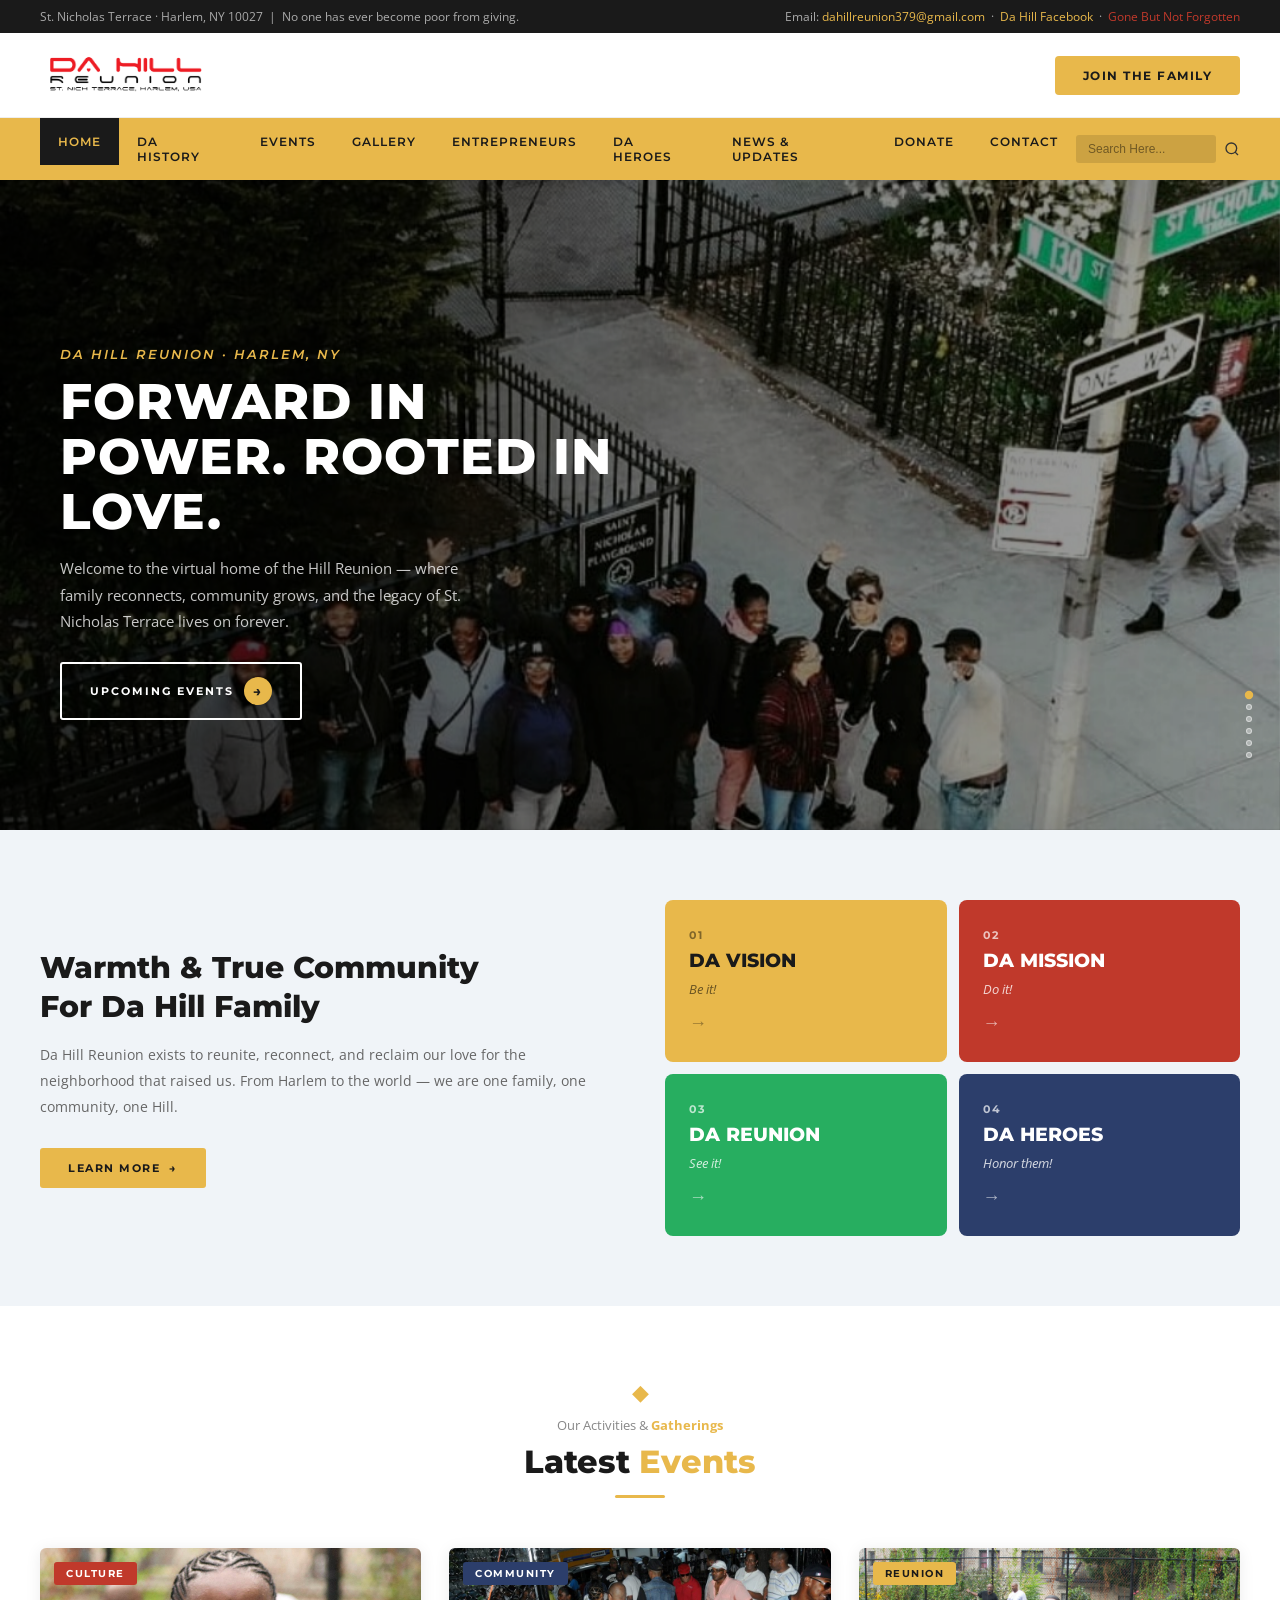
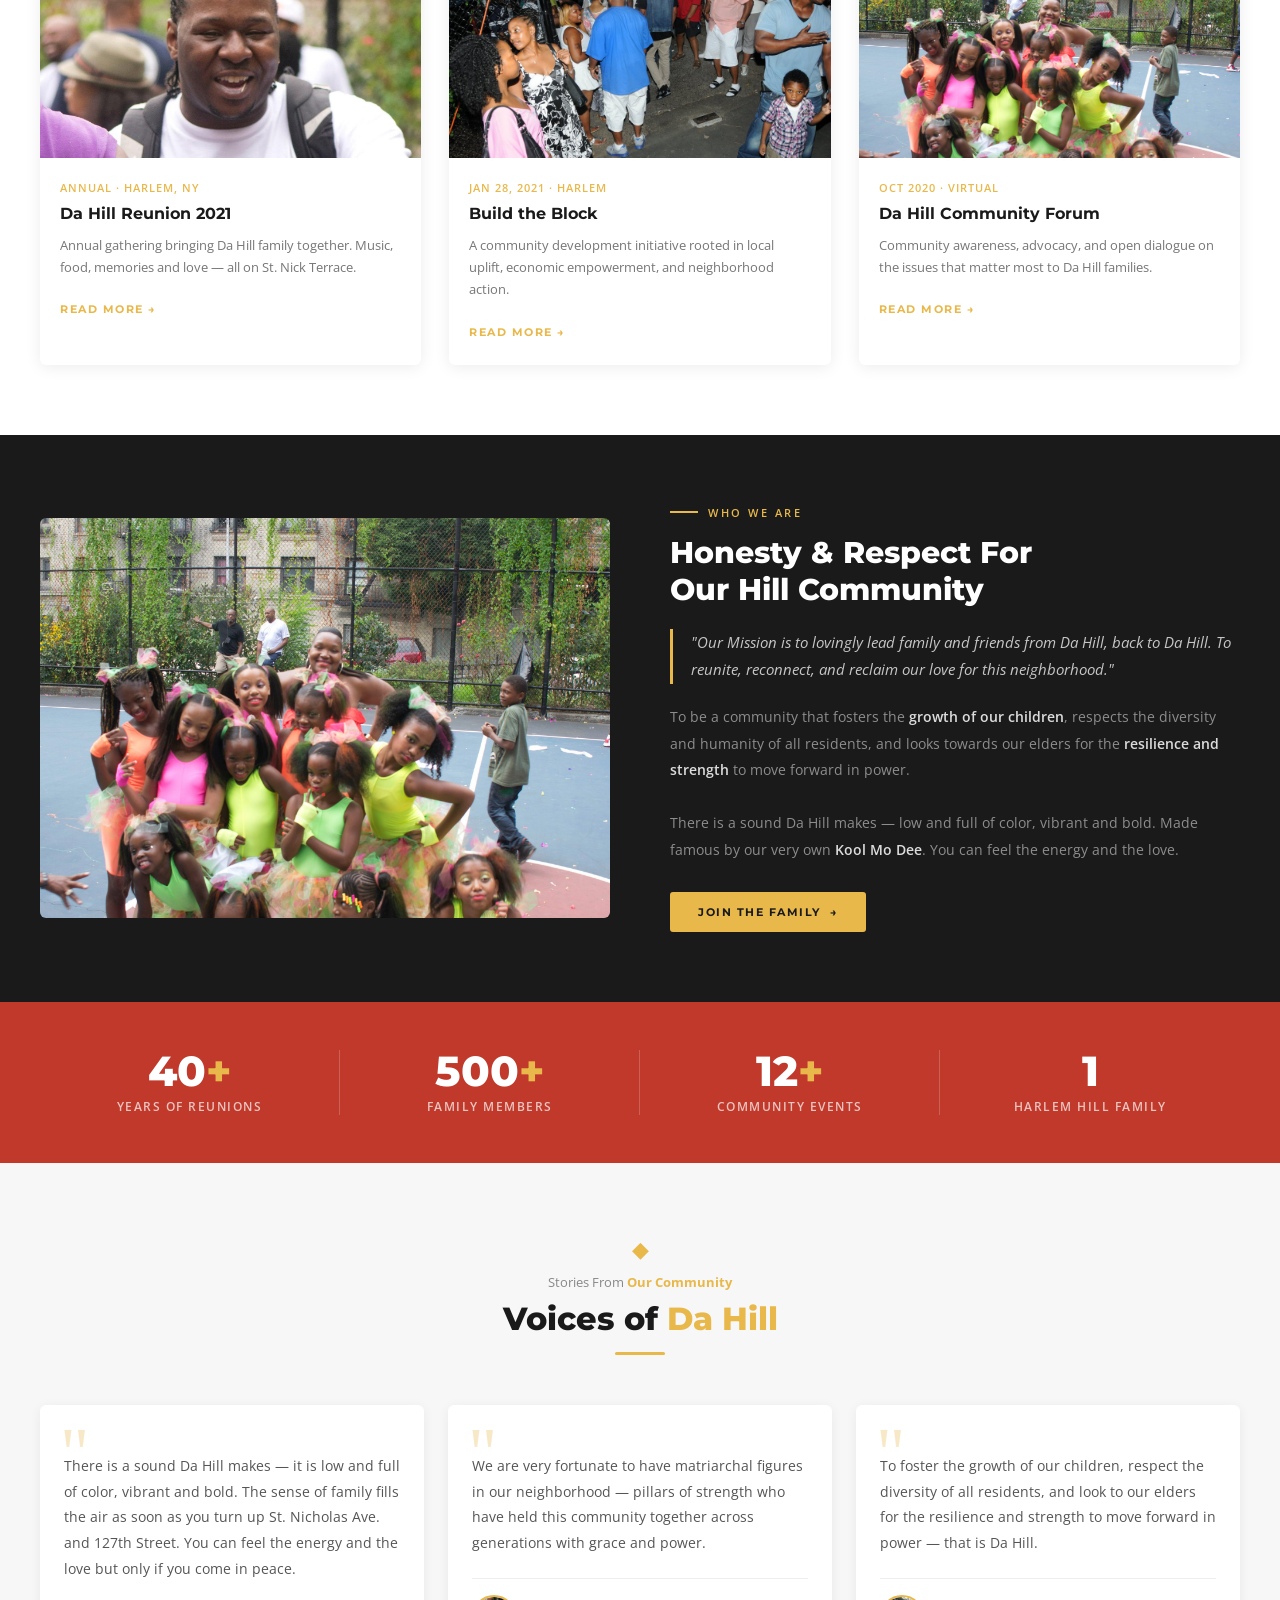
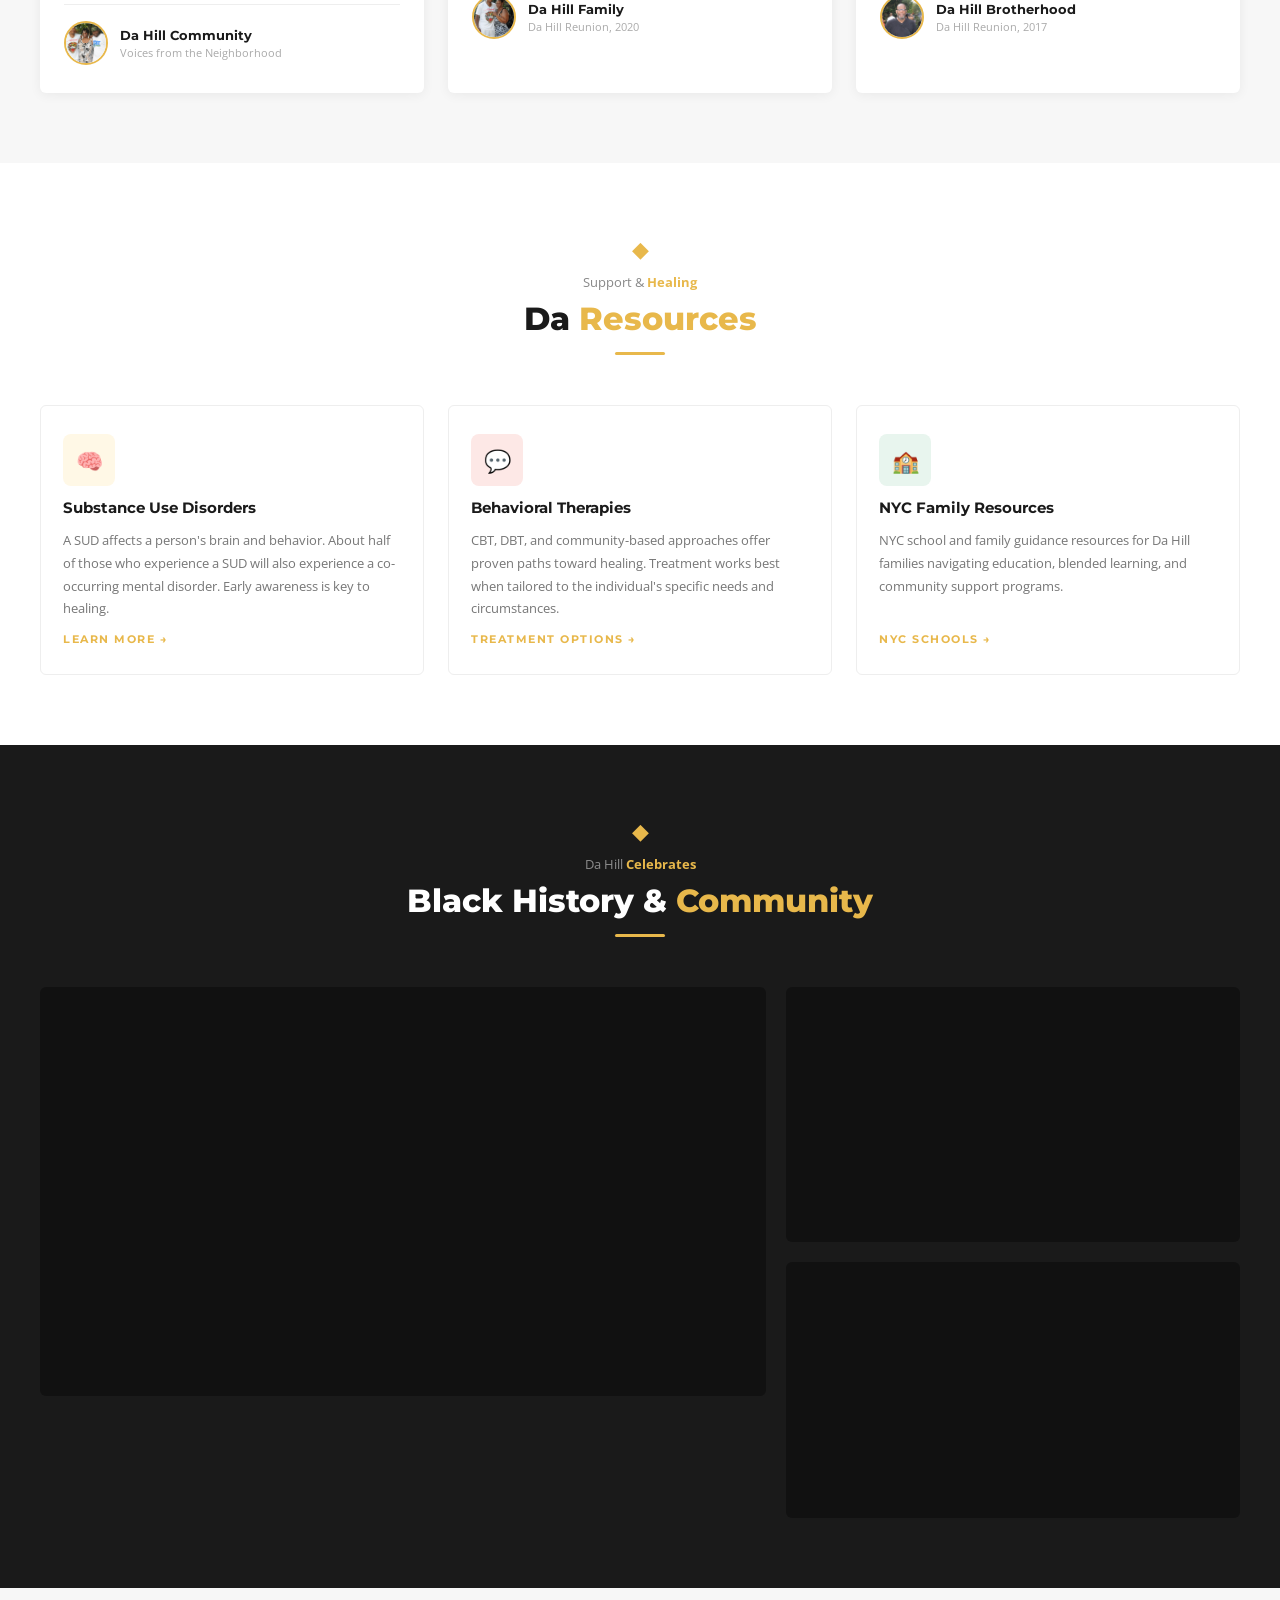
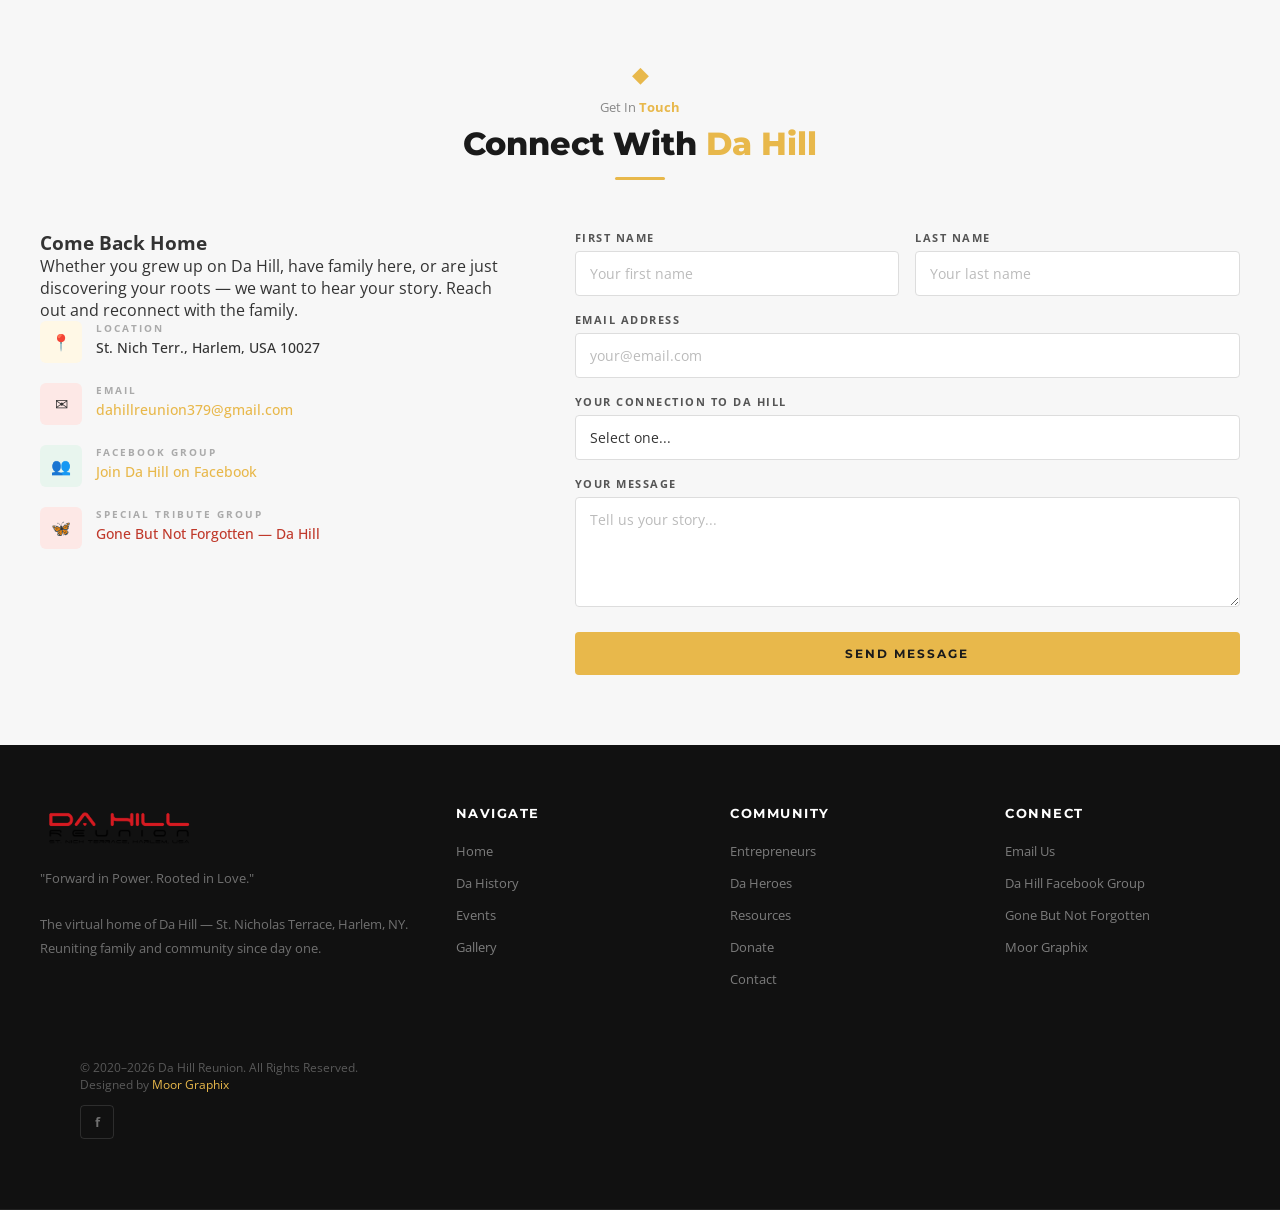
==== index.html @ a1815d26 "commit all" ====
<!DOCTYPE html>
<html lang="en">
<head>
  <meta charset="UTF-8"/>
  <meta name="viewport" content="width=device-width, initial-scale=1.0"/>
  <meta name="description" content="Da Hill Reunion — Forward in Power. Rooted in Love. The virtual home of St. Nicholas Terrace, Harlem, NY."/>
  <title>Da Hill Reunion — Forward in Power. Rooted in Love.</title>
  <!-- ═══ SEO / AEO / GEO / SCHEMA ═══ -->
  <meta name="robots" content="index, follow, max-snippet:-1, max-image-preview:large, max-video-preview:-1"/>
  <link rel="canonical" href="https://dahillreunion.com/"/>
  <link rel="icon" type="image/x-icon" href="./favicon.ico"/>
  <link rel="icon" type="image/png" sizes="32x32" href="./images/favicon-32.png"/>
  <link rel="icon" type="image/png" sizes="16x16" href="./images/favicon-16.png"/>
  <link rel="icon" type="image/svg+xml" href="./images/favicon.svg"/>
  <link rel="apple-touch-icon" sizes="180x180" href="./apple-touch-icon.png"/>
  <meta name="theme-color" content="#1a1a1a"/>

  <!-- Open Graph -->
  <meta property="og:type" content="website"/>
  <meta property="og:site_name" content="Da Hill Reunion"/>
  <meta property="og:url" content="https://dahillreunion.com/"/>
  <meta property="og:title" content="Da Hill Reunion — Forward in Power. Rooted in Love."/>
  <meta property="og:description" content="The virtual home of Da Hill Reunion — St. Nicholas Terrace, Harlem, NY. Reuniting family, honoring community, and keeping the legacy of the Hill alive for 40+ years."/>
  <meta property="og:image" content="https://dahillreunion.com/images/community-hero.jpg"/>
  <meta property="og:image:width" content="1200"/>
  <meta property="og:image:height" content="630"/>
  <meta property="og:locale" content="en_US"/>

  <!-- Twitter Card -->
  <meta name="twitter:card" content="summary_large_image"/>
  <meta name="twitter:title" content="Da Hill Reunion — Forward in Power. Rooted in Love."/>
  <meta name="twitter:description" content="The virtual home of Da Hill Reunion — St. Nicholas Terrace, Harlem, NY. Reuniting family, honoring community, and keeping the legacy of the Hill alive for 40+ years."/>
  <meta name="twitter:image" content="https://dahillreunion.com/images/community-hero.jpg"/>

  <!-- GEO -->
  <meta name="geo.region" content="US-NY"/>
  <meta name="geo.placename" content="Harlem, New York"/>
  <meta name="geo.position" content="40.8199;-73.9514"/>
  <meta name="ICBM" content="40.8199, -73.9514"/>

  <!-- Schema JSON-LD -->
  <script type="application/ld+json">
  {
    "@context":"https://schema.org",
    "@graph":[
      {"@type":"Organization","@id":"https://dahillreunion.com/#organization","name":"Da Hill Reunion","alternateName":"St. Nicholas Terrace Neighborhood Foundation Inc","url":"https://dahillreunion.com","logo":"https://dahillreunion.com/images/logo.png","description":"Da Hill Reunion is the annual community gathering for residents and alumni of St. Nicholas Terrace, Harlem, New York.","address":{"@type":"PostalAddress","streetAddress":"St. Nicholas Terrace","addressLocality":"Harlem","addressRegion":"NY","postalCode":"10027","addressCountry":"US"},"sameAs":["https://www.facebook.com/groups/391650975569064/","https://www.instagram.com/sidmorrisonwashington/"]},
      {"@type":"WebSite","@id":"https://dahillreunion.com/#website","url":"https://dahillreunion.com","name":"Da Hill Reunion","description":"The virtual home of Da Hill — St. Nicholas Terrace, Harlem, NY","publisher":{"@id":"https://dahillreunion.com/#organization"}},
      {"@type":"Event","name":"Da Hill Reunion 2026","description":"3-day weekend community reunion featuring The Treacherous Three with Kool Mo Dee. Meet and Greet Friday August 28, Festival Saturday August 29, Brunch Sunday August 30. St. Nicholas Terrace, Harlem NY.","startDate":"2026-08-28","endDate":"2026-08-30","eventStatus":"https://schema.org/EventScheduled","eventAttendanceMode":"https://schema.org/OfflineEventAttendanceMode","location":{"@type":"Place","name":"St. Nicholas Terrace","address":{"@type":"PostalAddress","streetAddress":"St. Nicholas Terrace","addressLocality":"Harlem","addressRegion":"NY","postalCode":"10027","addressCountry":"US"},"geo":{"@type":"GeoCoordinates","latitude":40.8199,"longitude":-73.9514}},"organizer":{"@id":"https://dahillreunion.com/#organization"},"performer":[{"@type":"MusicGroup","name":"The Treacherous Three"},{"@type":"Person","name":"Kool Moe Dee"}],"image":"https://dahillreunion.com/images/da-hill-reunion-2026.jpeg","offers":{"@type":"Offer","price":"0","priceCurrency":"USD","availability":"https://schema.org/InStock"}}
    ]}
  </script>
  <!-- ═══ END SEO ═══ -->
  <link rel="stylesheet" href="css/style.css"/>
  <style>
    /* ── HERO ── */
    .hero {
      position: relative; width: 100%; height: 650px; overflow: hidden;
    }
    .hero-img {
      width: 100%; height: 100%; object-fit: cover;
      object-position: center 35%; filter: brightness(0.52);
    }
    .hero-overlay {
      position: absolute; inset: 0; z-index: 5;
      background: linear-gradient(to right, rgba(0,0,0,0.78) 0%, rgba(0,0,0,0.3) 55%, rgba(0,0,0,0.1) 100%);
    }
    .hero-content {
      position: absolute; z-index: 6; bottom: 110px; left: 60px; max-width: 560px;
    }
    .hero-label {
      font-family: 'Montserrat', sans-serif; font-weight: 600;
      font-size: 13px; color: #e8b84b;
      letter-spacing: 2px; text-transform: uppercase;
      margin-bottom: 12px; font-style: italic;
    }
    .hero-title {
      font-family: 'Montserrat', sans-serif; font-weight: 800;
      font-size: 50px; color: #fff; line-height: 1.1;
      text-transform: uppercase; letter-spacing: 1px; margin-bottom: 16px;
    }
    .hero-sub {
      font-size: 15px; color: rgba(255,255,255,0.78);
      line-height: 1.75; margin-bottom: 28px; max-width: 440px;
    }
    .hero-btn {
      display: inline-flex; align-items: center; gap: 10px;
      background: transparent; border: 2px solid #fff; color: #fff;
      font-family: 'Montserrat', sans-serif; font-weight: 700;
      font-size: 11px; letter-spacing: 2px; text-transform: uppercase;
      padding: 13px 28px; border-radius: 3px; transition: all 0.25s;
    }
    .hero-btn:hover { background: #e8b84b; border-color: #e8b84b; color: #1a1a1a; }
    .hero-btn-icon {
      width: 28px; height: 28px; background: #e8b84b; border-radius: 50%;
      display: flex; align-items: center; justify-content: center;
      color: #1a1a1a; font-size: 14px; transition: background 0.25s;
    }
    .hero-btn:hover .hero-btn-icon { background: #fff; }

    /* Action bar */
    .hero-actionbar {
      position: absolute; bottom: 0; left: 0; right: 0;
      background: rgba(20,20,20,0.92); display: flex;
    }
    .hero-action-item {
      flex: 1; display: flex; align-items: center; justify-content: center;
      gap: 10px; padding: 18px 20px;
      border-right: 1px solid rgba(255,255,255,0.1);
      cursor: pointer; transition: background 0.2s; text-decoration: none;
    }
    .hero-action-item:last-child { border-right: none; }
    .hero-action-item:hover { background: rgba(232,184,75,0.15); }
    .hero-action-icon {
      width: 32px; height: 32px; border: 1.5px solid #e8b84b;
      border-radius: 50%; display: flex; align-items: center;
      justify-content: center; color: #e8b84b; font-size: 13px; flex-shrink: 0;
    }
    .hero-action-text {
      font-family: 'Montserrat', sans-serif; font-weight: 600;
      font-size: 12px; letter-spacing: 1px; color: #fff; text-transform: uppercase;
    }

    /* ── PILLARS ── */
    .pillars-section { background: #f0f4f8; padding: 70px 0; }
    .pillars-inner {
      display: grid; grid-template-columns: 1fr 1fr;
      gap: 50px; align-items: center;
      max-width: 1280px; margin: 0 auto; padding: 0 40px;
    }
    .pillars-left h2 {
      font-family: 'Montserrat', sans-serif; font-weight: 800;
      font-size: 30px; color: #1a1a1a; line-height: 1.3; margin-bottom: 16px;
    }
    .pillars-left p { font-size: 14px; color: #666; line-height: 1.85; margin-bottom: 28px; }
    .pillars-grid { display: grid; grid-template-columns: 1fr 1fr; gap: 12px; }
    .pillar-tile {
      border-radius: 8px; padding: 28px 24px;
      display: flex; flex-direction: column; gap: 8px;
      cursor: pointer; transition: transform 0.2s, box-shadow 0.2s;
      min-height: 155px; justify-content: center;
      text-decoration: none;
    }
    .pillar-tile:hover { transform: translateY(-4px); box-shadow: 0 12px 32px rgba(0,0,0,0.15); }
    .pillar-tile.gold  { background: #e8b84b; }
    .pillar-tile.red   { background: #c0392b; }
    .pillar-tile.green { background: #27ae60; }
    .pillar-tile.navy  { background: #2c3e6b; }
    .pillar-num {
      font-family: 'Montserrat', sans-serif; font-weight: 700;
      font-size: 11px; letter-spacing: 2px; text-transform: uppercase;
      color: rgba(255,255,255,0.7);
    }
    .pillar-tile.gold .pillar-num { color: rgba(0,0,0,0.45); }
    .pillar-name {
      font-family: 'Montserrat', sans-serif; font-weight: 800;
      font-size: 19px; color: #fff; line-height: 1.15; text-transform: uppercase;
    }
    .pillar-tile.gold .pillar-name { color: #1a1a1a; }
    .pillar-tag { font-style: italic; font-size: 13px; color: rgba(255,255,255,0.8); }
    .pillar-tile.gold .pillar-tag { color: rgba(0,0,0,0.55); }
    .pillar-arrow { font-size: 18px; color: rgba(255,255,255,0.6); margin-top: 4px; }
    .pillar-tile.gold .pillar-arrow { color: rgba(0,0,0,0.35); }

    /* ── EVENTS ── */
    .events-section { background: #fff; padding: 70px 0; }
    .events-grid { display: grid; grid-template-columns: repeat(3, 1fr); gap: 28px; }
    .event-card {
      border-radius: 6px; overflow: hidden;
      box-shadow: 0 2px 16px rgba(0,0,0,0.08);
      transition: box-shadow 0.25s, transform 0.25s;
      background: #fff; display: block; color: inherit;
    }
    .event-card:hover { box-shadow: 0 8px 32px rgba(0,0,0,0.14); transform: translateY(-4px); }
    .event-card-img { position: relative; height: 210px; overflow: hidden; }
    .event-card-img img { width: 100%; height: 100%; object-fit: cover; transition: transform 0.5s; }
    .event-card:hover .event-card-img img { transform: scale(1.06); }
    .event-card-cat {
      position: absolute; top: 14px; left: 14px;
      font-family: 'Montserrat', sans-serif; font-weight: 700;
      font-size: 10px; letter-spacing: 1.5px; text-transform: uppercase;
      padding: 5px 12px; border-radius: 3px; color: #fff;
    }
    .cat-reunion   { background: #e8b84b; color: #1a1a1a; }
    .cat-community { background: #2c3e6b; }
    .cat-forum     { background: #27ae60; }
    .cat-culture   { background: #c0392b; }
    .cat-civic     { background: #8e44ad; }
    .event-card-body { padding: 22px 20px 24px; }
    .event-card-date {
      font-size: 11px; font-weight: 600; color: #e8b84b;
      letter-spacing: 1px; text-transform: uppercase; margin-bottom: 8px;
    }
    .event-card-title {
      font-family: 'Montserrat', sans-serif; font-weight: 700;
      font-size: 16px; color: #1a1a1a; line-height: 1.35; margin-bottom: 10px;
    }
    .event-card-desc { font-size: 13px; color: #777; line-height: 1.7; margin-bottom: 18px; }
    .event-card-link {
      font-family: 'Montserrat', sans-serif; font-weight: 700;
      font-size: 11px; letter-spacing: 1.5px; text-transform: uppercase;
      color: #e8b84b; display: inline-flex; align-items: center;
      gap: 6px; transition: gap 0.2s;
    }
    .event-card-link:hover { gap: 10px; }

    /* ── MISSION STRIP ── */
    .mission-strip { background: #1a1a1a; padding: 70px 0; }
    .mission-inner {
      display: grid; grid-template-columns: 1fr 1fr;
      gap: 60px; align-items: center;
      max-width: 1280px; margin: 0 auto; padding: 0 40px;
    }
    .mission-img-wrap { position: relative; border-radius: 6px; overflow: hidden; }
    .mission-img-wrap img { width: 100%; height: 400px; object-fit: cover; object-position: center top; }
    .mission-label {
      font-size: 11px; font-weight: 600; letter-spacing: 2.5px;
      text-transform: uppercase; color: #e8b84b; margin-bottom: 14px;
      display: flex; align-items: center; gap: 10px;
    }
    .mission-label::before { content: ''; display: block; width: 28px; height: 2px; background: #e8b84b; }
    .mission-heading {
      font-family: 'Montserrat', sans-serif; font-weight: 800;
      font-size: 30px; color: #fff; line-height: 1.25; margin-bottom: 20px;
    }
    .mission-quote {
      border-left: 3px solid #e8b84b; padding-left: 18px;
      font-style: italic; font-size: 15px; color: rgba(255,255,255,0.75);
      line-height: 1.85; margin-bottom: 20px;
    }
    .mission-body { font-size: 14px; color: rgba(255,255,255,0.5); line-height: 1.9; margin-bottom: 28px; }
    .mission-body strong { color: rgba(255,255,255,0.85); font-weight: 600; }

    /* ── VOICES ── */
    .voices-section { background: #f7f7f7; padding: 70px 0; }
    .voices-grid { display: grid; grid-template-columns: repeat(3, 1fr); gap: 24px; }
    .voice-card {
      background: #fff; border-radius: 6px; padding: 28px 24px;
      box-shadow: 0 2px 12px rgba(0,0,0,0.06); position: relative;
      transition: box-shadow 0.25s, transform 0.25s;
    }
    .voice-card:hover { box-shadow: 0 8px 28px rgba(0,0,0,0.1); transform: translateY(-3px); }
    .voice-qmark {
      font-family: Georgia, serif; font-size: 72px; line-height: 1;
      color: #e8b84b; opacity: 0.3;
      position: absolute; top: 12px; left: 20px;
    }
    .voice-text {
      font-size: 14px; color: #555; line-height: 1.85;
      margin-bottom: 22px; position: relative; z-index: 1; padding-top: 20px;
    }
    .voice-author {
      display: flex; align-items: center; gap: 12px;
      padding-top: 16px; border-top: 1px solid #eee;
    }
    .voice-avatar {
      width: 44px; height: 44px; border-radius: 50%;
      object-fit: cover; border: 2px solid #e8b84b; flex-shrink: 0;
    }
    .voice-avatar-init {
      width: 44px; height: 44px; border-radius: 50%;
      background: #e8b84b; display: flex; align-items: center;
      justify-content: center; font-family: 'Montserrat', sans-serif;
      font-weight: 700; font-size: 14px; color: #1a1a1a; flex-shrink: 0;
    }
    .voice-name { font-family: 'Montserrat', sans-serif; font-weight: 700; font-size: 13px; color: #1a1a1a; margin-bottom: 2px; }
    .voice-meta { font-size: 11px; color: #aaa; }

    /* ── RESOURCES ── */
    .resources-section { background: #fff; padding: 70px 0; }
    .resources-grid { display: grid; grid-template-columns: repeat(3, 1fr); gap: 24px; }
    .resource-card {
      border: 1px solid #eee; border-radius: 6px; padding: 28px 22px;
      display: flex; flex-direction: column; gap: 12px;
      transition: border-color 0.2s, box-shadow 0.2s, transform 0.2s;
    }
    .resource-card:hover { border-color: #e8b84b; box-shadow: 0 6px 20px rgba(232,184,75,0.15); transform: translateY(-3px); }
    .resource-icon-box {
      width: 52px; height: 52px; border-radius: 8px;
      display: flex; align-items: center; justify-content: center; font-size: 22px;
    }
    .ri-gold  { background: #fff8e6; }
    .ri-red   { background: #fde8e6; }
    .ri-green { background: #e8f5ee; }
    .resource-title { font-family: 'Montserrat', sans-serif; font-weight: 700; font-size: 15px; color: #1a1a1a; }
    .resource-text { font-size: 13px; color: #777; line-height: 1.75; flex: 1; }
    .resource-link {
      font-family: 'Montserrat', sans-serif; font-weight: 700;
      font-size: 11px; letter-spacing: 1.5px; text-transform: uppercase;
      color: #e8b84b; display: inline-flex; align-items: center;
      gap: 6px; transition: gap 0.2s;
    }
    .resource-link:hover { gap: 10px; }

    /* ── VIDEO ── */
    .video-section { background: #1a1a1a; padding: 70px 0; }
    .video-section .section-title { color: #fff; }
    .video-section .section-tag { color: rgba(255,255,255,0.5); }
    .video-grid { display: grid; grid-template-columns: 1.6fr 1fr; gap: 20px; }
    .video-frame { border-radius: 6px; overflow: hidden; background: #111; aspect-ratio: 16/9; }
    .video-frame iframe { width: 100%; height: 100%; border: none; display: block; }
    .video-stack { display: flex; flex-direction: column; gap: 20px; }
    .video-stack .video-frame { flex: 1; }

    /* ── CONTACT ── */
    .contact-section { background: #f7f7f7; padding: 70px 0; }
    .contact-inner { display: grid; grid-template-columns: 1fr 1.4fr; gap: 60px; align-items: start; }
    .contact-left h3 { font-family: 'Montserrat', sans-serif; font-weight: 800; font-size: 26px; color: #1a1a1a; margin-bottom: 14px; }
    .contact-left p { font-size: 14px; color: #777; line-height: 1.85; margin-bottom: 28px; }
    .contact-info-item { display: flex; align-items: flex-start; gap: 14px; margin-bottom: 20px; }
    .contact-info-icon { width: 42px; height: 42px; border-radius: 6px; display: flex; align-items: center; justify-content: center; font-size: 16px; flex-shrink: 0; }
    .ci-gold  { background: #fff8e6; }
    .ci-red   { background: #fde8e6; }
    .ci-green { background: #e8f5ee; }
    .contact-info-label { font-size: 10px; font-weight: 700; letter-spacing: 2px; text-transform: uppercase; color: #aaa; margin-bottom: 3px; }
    .contact-info-value { font-size: 14px; color: #333; font-weight: 500; }
    .contact-info-value a { color: #e8b84b; }
    .contact-info-value a:hover { text-decoration: underline; }
    .form-row { margin-bottom: 16px; }
    .form-row label { display: block; font-size: 11px; font-weight: 700; letter-spacing: 1.5px; text-transform: uppercase; color: #555; margin-bottom: 6px; }
    .form-row input, .form-row textarea, .form-row select {
      width: 100%; background: #fff; border: 1px solid #ddd; border-radius: 4px;
      padding: 12px 14px; font-family: 'Open Sans', sans-serif; font-size: 14px;
      color: #333; outline: none; transition: border-color 0.2s, box-shadow 0.2s; appearance: none;
    }
    .form-row input:focus, .form-row textarea:focus, .form-row select:focus { border-color: #e8b84b; box-shadow: 0 0 0 3px rgba(232,184,75,0.12); }
    .form-row textarea { resize: vertical; min-height: 110px; }
    .form-row input::placeholder, .form-row textarea::placeholder { color: #bbb; }
    .form-grid { display: grid; grid-template-columns: 1fr 1fr; gap: 16px; }
    .form-submit {
      width: 100%; background: #e8b84b; color: #1a1a1a; border: none;
      border-radius: 4px; padding: 14px; font-family: 'Montserrat', sans-serif;
      font-weight: 700; font-size: 12px; letter-spacing: 2px; text-transform: uppercase;
      cursor: pointer; transition: background 0.2s; margin-top: 4px;
    }
    .form-submit:hover { background: #d4a33a; }


    /* ══ HERO SLIDESHOW ══ */
    .hero-slideshow {
      position: relative;
      width: 100%;
      overflow: hidden;
    }
    .hero-slide {
      position: absolute;
      inset: 0;
      opacity: 0;
      transition: opacity 1.8s ease-in-out;
      will-change: opacity;
    }
    .hero-slide.active { opacity: 1; z-index: 1; }
    .hero-slide.prev   { opacity: 0; z-index: 0; }
    /* Overlay and content always above slides */
    .hero-slideshow .hero-overlay { z-index: 5; }
    .hero-slideshow .hero-content { z-index: 6; }
    .hero-slideshow .hero-dots    { z-index: 7; }
    .hero-slideshow .heroes-hero-overlay { z-index: 5; }
    .hero-slideshow .heroes-hero-content { z-index: 6; }
    .hero-slide img {
      width: 100%; height: 100%;
      object-fit: cover;
      object-position: center 35%;
      display: block;
      animation: none;
      will-change: transform;
      filter: brightness(0.72);
    }
    /* Ken Burns keyframes — 4 directions */
    @keyframes kb-zoom-in-center {
      from { transform: scale(1.0); }
      to   { transform: scale(1.12); }
    }
    @keyframes kb-zoom-in-left {
      from { transform: scale(1.0) translateX(0); }
      to   { transform: scale(1.1) translateX(-2%); }
    }
    @keyframes kb-zoom-in-right {
      from { transform: scale(1.0) translateX(0); }
      to   { transform: scale(1.1) translateX(2%); }
    }
    @keyframes kb-pan-up {
      from { transform: scale(1.08) translateY(2%); }
      to   { transform: scale(1.12) translateY(-2%); }
    }
    .kb-center { animation: kb-zoom-in-center 9s ease-in-out forwards; }
    .kb-left   { animation: kb-zoom-in-left   9s ease-in-out forwards; }
    .kb-right  { animation: kb-zoom-in-right  9s ease-in-out forwards; }
    .kb-pan    { animation: kb-pan-up         9s ease-in-out forwards; }

    /* Dots indicator */
    .hero-dots {
      position: absolute;
      bottom: 72px;
      right: 28px;
      z-index: 10;
      display: flex;
      flex-direction: column;
      gap: 6px;
    }
    .hero-dot {
      width: 6px; height: 6px;
      border-radius: 50%;
      background: rgba(255,255,255,0.35);
      border: 1px solid rgba(255,255,255,0.5);
      cursor: pointer;
      transition: all 0.3s;
    }
    .hero-dot.active {
      background: #e8b84b;
      border-color: #e8b84b;
      transform: scale(1.4);
    }

    /* ── REVEAL ── */
    .reveal { opacity: 0; transform: translateY(24px); transition: opacity 0.65s ease, transform 0.65s ease; }
    .reveal.visible { opacity: 1; transform: translateY(0); }
    .reveal-d1 { transition-delay: 0.1s; }
    .reveal-d2 { transition-delay: 0.2s; }
    .reveal-d3 { transition-delay: 0.3s; }

    /* ── RESPONSIVE ── */
    @media (max-width: 960px) {
      .hero-content { left: 30px; bottom: 100px; }
      .hero-title { font-size: 36px; }
      .pillars-inner { grid-template-columns: 1fr; gap: 30px; }
      .mission-inner { grid-template-columns: 1fr; gap: 30px; }
      .mission-img-wrap img { height: 280px; }
      .events-grid { grid-template-columns: 1fr 1fr; }
      .voices-grid { grid-template-columns: 1fr; }
      .resources-grid { grid-template-columns: 1fr 1fr; }
      .video-grid { grid-template-columns: 1fr; }
      .video-stack { flex-direction: row; }
      .contact-inner { grid-template-columns: 1fr; gap: 36px; }
    }
    @media (max-width: 600px) {
      .hero { height: 500px; }
      .hero-title { font-size: 28px; }
      .hero-content { left: 20px; bottom: 100px; max-width: calc(100% - 40px); }
      .hero-actionbar { position: static; flex-wrap: wrap; }
      .hero-action-item { flex: 1 1 50%; border-bottom: 1px solid rgba(255,255,255,0.1); }
      .pillars-grid { grid-template-columns: 1fr 1fr; }
      .events-grid { grid-template-columns: 1fr; }
      .resources-grid { grid-template-columns: 1fr; }
      .form-grid { grid-template-columns: 1fr; }
      .video-stack { flex-direction: column; }
    }
  </style>
</head>
<body>
<a href="#main-content" class="skip-link" style="position:absolute;top:-40px;left:0;background:#e8b84b;color:#1a1a1a;padding:8px 16px;font-family:'Montserrat',sans-serif;font-weight:700;font-size:12px;letter-spacing:1px;text-transform:uppercase;z-index:9999;transition:top 0.2s;" onfocus="this.style.top='0'" onblur="this.style.top='-40px'">Skip to Main Content</a>

<!-- TOP BAR -->
<div class="topbar">
  <span>St. Nicholas Terrace &middot; Harlem, NY 10027 &nbsp;|&nbsp; No one has ever become poor from giving.</span>
  <span class="topbar-right">
    Email: <a href="mailto:dahillreunion379@gmail.com">dahillreunion379@gmail.com</a>
    &nbsp;&middot;&nbsp;
    <a href="https://www.facebook.com/groups/391650975569064/" target="_blank" rel="noopener">Da Hill Facebook</a>
    &nbsp;&middot;&nbsp;
    <a href="https://www.facebook.com/groups/718801411593854/" target="_blank" rel="noopener" style="color:#c0392b;">Gone But Not Forgotten</a>
  </span>
</div>

<!-- HEADER -->
<header class="site-header">
  <a href="index.html" class="logo"><img src="images/logo.png" alt="Da Hill Reunion" class="logo-img"/></a>
  <a href="#contact" class="header-cta">Join The Family</a>
</header>

<!-- NAV -->
<nav class="main-nav">
  <div class="nav-inner">
    <!-- Mobile logo -->
    <a href="index.html" class="nav-mobile-logo" aria-label="Da Hill Reunion Home">
      <img src="images/logo.png" alt="Da Hill Reunion"/>
    </a>
    <ul class="nav-links" id="navLinks">
      <li><a href="index.html" class="active">Home</a></li>
      <li><a href="pages/history.html">Da History</a></li>
      <li><a href="pages/events.html">Events</a></li>
      <li><a href="pages/gallery.html">Gallery</a></li>
      <li><a href="pages/entrepreneurs.html">Entrepreneurs</a></li>
      <li><a href="pages/heroes.html">Da Heroes</a></li>
      <li><a href="pages/news.html">News &amp; Updates</a></li>
      <li><a href="pages/donate.html">Donate</a></li>
      <li><a href="pages/contact.html">Contact</a></li>
    </ul>
    <div class="nav-search">
      <input type="text" placeholder="Search Here..." aria-label="Search Da Hill Reunion" id="site-search" name="s"/>
      <svg width="16" height="16" viewBox="0 0 24 24" fill="none" stroke="currentColor" stroke-width="2"><circle cx="11" cy="11" r="8"/><path d="m21 21-4.35-4.35"/></svg>
    </div>
    <button class="nav-toggle" id="navToggle" aria-label="Menu">
      <span></span><span></span><span></span>
    </button>
  </div>
</nav>

<main id="main-content">

<!-- HERO -->
<div class="hero hero-slideshow" id="hero-home" style="height:650px;">
  <div class="hero-overlay"></div>
  <div class="hero-content">
    <div class="hero-label">Da Hill Reunion · Harlem, NY</div>
    <h1 class="hero-title">Forward in Power. Rooted in Love.</h1>
    <p class="hero-sub">Welcome to the virtual home of the Hill Reunion — where family reconnects, community grows, and the legacy of St. Nicholas Terrace lives on forever.</p>
    <a href="pages/events.html" class="hero-btn">
      Upcoming Events
      <span class="hero-btn-icon">&#8594;</span>
    </a>
  </div>
  <div class="hero-actionbar">
    <a href="#pillars" class="hero-action-item">
      <div class="hero-action-icon">&#9673;</div>
      <span class="hero-action-text">Da Vision</span>
    </a>
    <a href="#mission" class="hero-action-item">
      <div class="hero-action-icon">&#9733;</div>
      <span class="hero-action-text">Da Mission</span>
    </a>
    <a href="https://www.facebook.com/groups/391650975569064/" target="_blank" rel="noopener" class="hero-action-item">
      <div class="hero-action-icon">f</div>
      <span class="hero-action-text">Join on Facebook</span>
    </a>
    <a href="#contact" class="hero-action-item">
      <div class="hero-action-icon">&#9993;</div>
      <span class="hero-action-text">Connect With Us</span>
    </a>
  </div>
</div>

<!-- PILLARS -->
<section class="pillars-section" id="pillars">
  <div class="pillars-inner">
    <div class="pillars-left reveal">
      <h2>Warmth &amp; True Community<br>For Da Hill Family</h2>
      <p>Da Hill Reunion exists to reunite, reconnect, and reclaim our love for the neighborhood that raised us. From Harlem to the world — we are one family, one community, one Hill.</p>
      <a href="pages/history.html" class="btn btn-gold">Learn More &nbsp;&#8594;</a>
    </div>
    <div class="pillars-grid reveal">
      <a href="pages/history.html" class="pillar-tile gold">
        <div class="pillar-num">01</div>
        <div class="pillar-name">Da Vision</div>
        <div class="pillar-tag">Be it!</div>
        <div class="pillar-arrow">&#8594;</div>
      </a>
      <a href="pages/history.html" class="pillar-tile red">
        <div class="pillar-num">02</div>
        <div class="pillar-name">Da Mission</div>
        <div class="pillar-tag">Do it!</div>
        <div class="pillar-arrow">&#8594;</div>
      </a>
      <a href="pages/events.html" class="pillar-tile green">
        <div class="pillar-num">03</div>
        <div class="pillar-name">Da Reunion</div>
        <div class="pillar-tag">See it!</div>
        <div class="pillar-arrow">&#8594;</div>
      </a>
      <a href="pages/heroes.html" class="pillar-tile navy">
        <div class="pillar-num">04</div>
        <div class="pillar-name">Da Heroes</div>
        <div class="pillar-tag">Honor them!</div>
        <div class="pillar-arrow">&#8594;</div>
      </a>
    </div>
  </div>
</section>

<!-- EVENTS -->
<section class="events-section" id="events">
  <div class="section-wrap">
    <div class="section-header reveal">
      <div class="section-icon">&#9670;</div>
      <p class="section-tag">Our Activities &amp; <strong>Gatherings</strong></p>
      <h2 class="section-title">Latest <em>Events</em></h2>
      <div class="section-divider"></div>
    </div>
    <div class="events-grid">
      <a href="pages/events.html" class="event-card reveal">
        <div class="event-card-img">
          <img src="images/community-performer.jpg" alt="Da Hill Reunion Performer" loading="lazy"/>
          <span class="event-card-cat cat-culture">Culture</span>
        </div>
        <div class="event-card-body">
          <div class="event-card-date">Annual · Harlem, NY</div>
          <h3 class="event-card-title">Da Hill Reunion 2021</h3>
          <p class="event-card-desc">Annual gathering bringing Da Hill family together. Music, food, memories and love — all on St. Nick Terrace.</p>
          <span class="event-card-link">Read More &#8594;</span>
        </div>
      </a>
      <a href="pages/events.html" class="event-card reveal reveal-d1">
        <div class="event-card-img">
          <img src="images/community-block.jpg" alt="Build the Block" loading="lazy"/>
          <span class="event-card-cat cat-community">Community</span>
        </div>
        <div class="event-card-body">
          <div class="event-card-date">Jan 28, 2021 · Harlem</div>
          <h3 class="event-card-title">Build the Block</h3>
          <p class="event-card-desc">A community development initiative rooted in local uplift, economic empowerment, and neighborhood action.</p>
          <span class="event-card-link">Read More &#8594;</span>
        </div>
      </a>
      <a href="pages/events.html" class="event-card reveal reveal-d2">
        <div class="event-card-img">
          <img src="images/community-dancers.jpg" alt="Da Hill Community" loading="lazy"/>
          <span class="event-card-cat cat-reunion">Reunion</span>
        </div>
        <div class="event-card-body">
          <div class="event-card-date">Oct 2020 · Virtual</div>
          <h3 class="event-card-title">Da Hill Community Forum</h3>
          <p class="event-card-desc">Community awareness, advocacy, and open dialogue on the issues that matter most to Da Hill families.</p>
          <span class="event-card-link">Read More &#8594;</span>
        </div>
      </a>
    </div>
  </div>
</section>

<!-- MISSION STRIP -->
<section class="mission-strip" id="mission">
  <div class="mission-inner">
    <div class="mission-img-wrap reveal">
      <img src="images/community-dancers.jpg" alt="Da Hill Youth" loading="lazy"/>
    </div>
    <div class="reveal reveal-d1">
      <div class="mission-label">Who We Are</div>
      <h2 class="mission-heading">Honesty &amp; Respect For<br>Our Hill Community</h2>
      <blockquote class="mission-quote">"Our Mission is to lovingly lead family and friends from Da Hill, back to Da Hill. To reunite, reconnect, and reclaim our love for this neighborhood."</blockquote>
      <p class="mission-body">To be a community that fosters the <strong>growth of our children</strong>, respects the diversity and humanity of all residents, and looks towards our elders for the <strong>resilience and strength</strong> to move forward in power.<br><br>
      There is a sound Da Hill makes — low and full of color, vibrant and bold. Made famous by our very own <strong>Kool Mo Dee</strong>. You can feel the energy and the love.</p>
      <a href="#contact" class="btn btn-gold">Join The Family &nbsp;&#8594;</a>
    </div>
  </div>
</section>

<!-- STATS -->
<section class="stats-strip">
  <div class="stats-inner">
    <div class="stat-item">
      <div class="stat-num">40<span class="stat-plus">+</span></div>
      <div class="stat-label">Years of Reunions</div>
    </div>
    <div class="stat-item">
      <div class="stat-num">500<span class="stat-plus">+</span></div>
      <div class="stat-label">Family Members</div>
    </div>
    <div class="stat-item">
      <div class="stat-num">12<span class="stat-plus">+</span></div>
      <div class="stat-label">Community Events</div>
    </div>
    <div class="stat-item">
      <div class="stat-num">1</div>
      <div class="stat-label">Harlem Hill Family</div>
    </div>
  </div>
</section>

<!-- VOICES -->
<section class="voices-section" id="voices">
  <div class="section-wrap">
    <div class="section-header reveal">
      <div class="section-icon">&#9670;</div>
      <p class="section-tag">Stories From <strong>Our Community</strong></p>
      <h2 class="section-title">Voices of <em>Da Hill</em></h2>
      <div class="section-divider"></div>
    </div>
    <div class="voices-grid">
      <div class="voice-card reveal">
        <div class="voice-qmark">"</div>
        <p class="voice-text">There is a sound Da Hill makes — it is low and full of color, vibrant and bold. The sense of family fills the air as soon as you turn up St. Nicholas Ave. and 127th Street. You can feel the energy and the love but only if you come in peace.</p>
        <div class="voice-author">
          <img src="images/community-three.jpg" alt="Da Hill Family" class="voice-avatar" loading="lazy"/>
          <div>
            <div class="voice-name">Da Hill Community</div>
            <div class="voice-meta">Voices from the Neighborhood</div>
          </div>
        </div>
      </div>
      <div class="voice-card reveal reveal-d1">
        <div class="voice-qmark">"</div>
        <p class="voice-text">We are very fortunate to have matriarchal figures in our neighborhood — pillars of strength who have held this community together across generations with grace and power.</p>
        <div class="voice-author">
          <img src="images/community-couple-crown.jpg" alt="Da Hill Voices" class="voice-avatar" loading="lazy"/>
          <div>
            <div class="voice-name">Da Hill Family</div>
            <div class="voice-meta">Da Hill Reunion, 2020</div>
          </div>
        </div>
      </div>
      <div class="voice-card reveal reveal-d2">
        <div class="voice-qmark">"</div>
        <p class="voice-text">To foster the growth of our children, respect the diversity of all residents, and look to our elders for the resilience and strength to move forward in power — that is Da Hill.</p>
        <div class="voice-author">
          <img src="images/community-two-men.jpg" alt="Da Hill Brotherhood" class="voice-avatar" loading="lazy"/>
          <div>
            <div class="voice-name">Da Hill Brotherhood</div>
            <div class="voice-meta">Da Hill Reunion, 2017</div>
          </div>
        </div>
      </div>
    </div>
  </div>
</section>

<!-- RESOURCES -->
<section class="resources-section" id="resources">
  <div class="section-wrap">
    <div class="section-header reveal">
      <div class="section-icon">&#9670;</div>
      <p class="section-tag">Support &amp; <strong>Healing</strong></p>
      <h2 class="section-title">Da <em>Resources</em></h2>
      <div class="section-divider"></div>
    </div>
    <div class="resources-grid">
      <div class="resource-card reveal">
        <div class="resource-icon-box ri-gold">&#129504;</div>
        <div class="resource-title">Substance Use Disorders</div>
        <p class="resource-text">A SUD affects a person's brain and behavior. About half of those who experience a SUD will also experience a co-occurring mental disorder. Early awareness is key to healing.</p>
        <a href="https://www.nimh.nih.gov/health/topics/substance-use-and-mental-health" class="resource-link" target="_blank" rel="noopener">Learn More &#8594;</a>
      </div>
      <div class="resource-card reveal reveal-d1">
        <div class="resource-icon-box ri-red">&#128172;</div>
        <div class="resource-title">Behavioral Therapies</div>
        <p class="resource-text">CBT, DBT, and community-based approaches offer proven paths toward healing. Treatment works best when tailored to the individual's specific needs and circumstances.</p>
        <a href="https://www.drugabuse.gov/drug-topics/treatment" class="resource-link" target="_blank" rel="noopener">Treatment Options &#8594;</a>
      </div>
      <div class="resource-card reveal reveal-d2">
        <div class="resource-icon-box ri-green">&#127979;</div>
        <div class="resource-title">NYC Family Resources</div>
        <p class="resource-text">NYC school and family guidance resources for Da Hill families navigating education, blended learning, and community support programs.</p>
        <a href="https://www.schools.nyc.gov" class="resource-link" target="_blank" rel="noopener">NYC Schools &#8594;</a>
      </div>
    </div>
  </div>
</section>

<!-- VIDEO -->
<section class="video-section" id="gallery">
  <div class="section-wrap">
    <div class="section-header reveal">
      <div class="section-icon" style="color:#e8b84b;">&#9670;</div>
      <p class="section-tag">Da Hill <strong>Celebrates</strong></p>
      <h2 class="section-title">Black History &amp; <em>Community</em></h2>
      <div class="section-divider"></div>
    </div>
    <div class="video-grid reveal">
      <div class="video-frame">
        <iframe src="https://player.vimeo.com/video/450489933?dnt=1" title="Da Hill Reunion 2020" loading="lazy" allowfullscreen></iframe>
      </div>
      <div class="video-stack">
        <div class="video-frame">
          <iframe src="https://www.youtube.com/embed/tGcXkmdZ9vA" title="Da Hill Community Forum" loading="lazy" allowfullscreen></iframe>
        </div>
        <div class="video-frame">
          <iframe src="https://www.youtube.com/embed/6h7kKpCr0z8" title="Black History" loading="lazy" allowfullscreen></iframe>
        </div>
      </div>
    </div>
  </div>
</section>

<!-- CONTACT -->
<section class="contact-section" id="contact">
  <div class="section-wrap">
    <div class="section-header reveal">
      <div class="section-icon">&#9670;</div>
      <p class="section-tag">Get In <strong>Touch</strong></p>
      <h2 class="section-title">Connect With <em>Da Hill</em></h2>
      <div class="section-divider"></div>
    </div>
    <div class="contact-inner">
      <div class="reveal">
        <h3>Come Back Home</h3>
        <p>Whether you grew up on Da Hill, have family here, or are just discovering your roots — we want to hear your story. Reach out and reconnect with the family.</p>
        <div class="contact-info-item">
          <div class="contact-info-icon ci-gold">&#128205;</div>
          <div>
            <div class="contact-info-label">Location</div>
            <div class="contact-info-value">St. Nich Terr., Harlem, USA 10027</div>
          </div>
        </div>
        <div class="contact-info-item">
          <div class="contact-info-icon ci-red">&#9993;</div>
          <div>
            <div class="contact-info-label">Email</div>
            <div class="contact-info-value"><a href="mailto:dahillreunion379@gmail.com">dahillreunion379@gmail.com</a></div>
          </div>
        </div>
        <div class="contact-info-item">
          <div class="contact-info-icon ci-green">&#128101;</div>
          <div>
            <div class="contact-info-label">Facebook Group</div>
            <div class="contact-info-value"><a href="https://www.facebook.com/groups/391650975569064/" target="_blank" rel="noopener">Join Da Hill on Facebook</a></div>
          </div>
        </div>
        <div class="contact-info-item">
          <div class="contact-info-icon" style="background:#fde8e6;">&#129419;</div>
          <div>
            <div class="contact-info-label">Special Tribute Group</div>
            <div class="contact-info-value"><a href="https://www.facebook.com/groups/718801411593854/" target="_blank" rel="noopener" style="color:#c0392b;">Gone But Not Forgotten — Da Hill</a></div>
          </div>
        </div>
      </div>
      <div class="reveal reveal-d1">
        <form action="https://formspree.io/f/mzdqzrbj" method="POST" id="home-form-el">
        <div class="form-grid">
          <div class="form-row"><label>First Name</label><input type="text" placeholder="Your first name"/></div>
          <div class="form-row"><label>Last Name</label><input type="text" placeholder="Your last name"/></div>
        </div>
        <div class="form-row"><label for="home-email">Email Address</label><input type="email" id="home-email" name="email" placeholder="your@email.com" autocomplete="email"/></div>
        <div class="form-row">
          <label for="home-connection">Your Connection to Da Hill</label>
          <select id="home-connection" name="connection">
            <option value="" disabled selected>Select one...</option>
            <option>Grew up on Da Hill</option>
            <option>Family member of a resident</option>
            <option>Friend of the community</option>
            <option>Discovering my roots</option>
            <option>Community partner</option>
            <option>Other</option>
          </select>
        </div>
        <div class="form-row"><label for="home-message">Your Message</label><textarea id="home-message" name="message" placeholder="Tell us your story..."></textarea></div>
        <button class="form-submit">Send Message</button>
      </div>
    </div>
  </div>
</section>

<!-- FOOTER -->
</main>

<footer>
  <div class="footer-top">
    <div>
      <span class="footer-brand-logo"><img src="images/logo.png" alt="Da Hill Reunion"/></span>
      <p class="footer-brand-desc">"Forward in Power. Rooted in Love."<br><br>The virtual home of Da Hill — St. Nicholas Terrace, Harlem, NY. Reuniting family and community since day one.</p>
    </div>
    <div class="footer-col">
      <p class="footer-col-heading">Navigate</p>
      <ul>
        <li><a href="index.html">Home</a></li>
        <li><a href="pages/history.html">Da History</a></li>
        <li><a href="pages/events.html">Events</a></li>
        <li><a href="pages/gallery.html">Gallery</a></li>
      </ul>
    </div>
    <div class="footer-col">
      <p class="footer-col-heading">Community</p>
      <ul>
        <li><a href="pages/entrepreneurs.html">Entrepreneurs</a></li>
        <li><a href="pages/heroes.html">Da Heroes</a></li>
        <li><a href="#resources">Resources</a></li>
        <li><a href="pages/donate.html">Donate</a></li>
      <li><a href="pages/contact.html">Contact</a></li>
      </ul>
    </div>
    <div class="footer-col">
    <div class="footer-col"><p class="footer-col-heading">Connect</p><ul>
      <li><a href="mailto:dahillreunion379@gmail.com">Email Us</a></li>
      <li><a href="https://www.facebook.com/groups/391650975569064/" target="_blank" rel="noopener">Da Hill Facebook Group</a></li>
      <li><a href="https://www.facebook.com/groups/718801411593854/" target="_blank" rel="noopener">Gone But Not Forgotten</a></li>
      <li><a href="https://www.moorgraphix.com" target="_blank" rel="noopener">Moor Graphix</a></li>
    </ul></div>
  </div>
  <div class="footer-bottom">
    <p class="footer-copy">&copy; 2020&ndash;2026 Da Hill Reunion. All Rights Reserved. Designed by <a href="https://www.moorgraphix.com" target="_blank" rel="noopener">Moor Graphix</a></p>
    <div class="footer-social">
      <a href="https://www.facebook.com/groups/391650975569064/" target="_blank" rel="noopener" aria-label="Facebook">f</a>
    </div>
  </div>
</footer>

<script src="js/main.js"></script>
<script>
  // ── HERO SLIDESHOW: hero-home ──
  (function() {
    const MANIFEST  = 'hero-home-manifest.json';
    const IMG_BASE  = 'images/';
    const HOLD_MS   = 8000;
    const FADE_MS   = 1800;
    const KB_CLASSES = ['kb-center','kb-left','kb-right','kb-pan'];

    let slides   = [];
    let current  = 0;
    let timer    = null;
    const hero   = document.getElementById('hero-home');
    if (!hero) return;

    // Always look in hero-home/ folder
    function getImgPath(fname) {
      return IMG_BASE + 'hero-home/' + fname;
    }

    async function initSlideshow() {
      let images = [];
      try {
        const r = await fetch(MANIFEST + '?t=' + Date.now());
        const d = await r.json();
        images = d.images || [];
      } catch(e) {
        console.warn('Hero manifest error:', e);
      }
      if (!images.length) return;

      // Build slides
      const overlay = hero.querySelector('.hero-overlay');
      const content = hero.querySelector('.hero-content');
      const dots_wrap = document.createElement('div');
      dots_wrap.className = 'hero-dots';
      dots_wrap.setAttribute('aria-hidden','true');

      images.forEach((fname, i) => {
        const slide = document.createElement('div');
        slide.className = 'hero-slide' + (i === 0 ? ' active' : '');
        slide.setAttribute('aria-hidden', i !== 0 ? 'true' : 'false');

        const img = document.createElement('img');
        img.src = getImgPath(fname);
        img.alt = 'Da Hill Reunion community photo';
        img.loading = i === 0 ? 'eager' : 'lazy';
        img.decoding = 'async';
        if (i === 0) img.className = KB_CLASSES[0];

        slide.appendChild(img);
        hero.insertBefore(slide, overlay || hero.firstChild);
        slides.push(slide);

        const dot = document.createElement('button');
        dot.className = 'hero-dot' + (i === 0 ? ' active' : '');
        dot.setAttribute('aria-label', 'Go to slide ' + (i+1));
        dot.addEventListener('click', () => goTo(i));
        dots_wrap.appendChild(dot);
      });

      hero.appendChild(dots_wrap);
      startTimer();
    }

    function goTo(idx) {
      const prev = slides[current];
      prev.classList.remove('active');
      prev.classList.add('prev');
      prev.setAttribute('aria-hidden','true');
      // reset ken burns
      const prevImg = prev.querySelector('img');
      prevImg.className = '';
      void prevImg.offsetWidth;

      current = idx;
      const curr = slides[current];
      curr.classList.remove('prev');
      curr.classList.add('active');
      curr.setAttribute('aria-hidden','false');
      // apply random ken burns
      const kb = KB_CLASSES[Math.floor(Math.random() * KB_CLASSES.length)];
      const currImg = curr.querySelector('img');
      currImg.className = '';
      void currImg.offsetWidth;
      currImg.className = kb;

      // update dots
      hero.querySelectorAll('.hero-dot').forEach((d,i) => {
        d.classList.toggle('active', i === current);
      });

      // clean prev after fade
      setTimeout(() => prev.classList.remove('prev'), FADE_MS + 100);
    }

    function next() {
      goTo((current + 1) % slides.length);
    }

    function startTimer() {
      clearInterval(timer);
      timer = setInterval(next, HOLD_MS);
    }

    // Pause on hover
    hero.addEventListener('mouseenter', () => clearInterval(timer));
    hero.addEventListener('mouseleave', startTimer);

    // Preload next image
    function preloadNext() {
      const nextIdx = (current + 1) % slides.length;
      const img = slides[nextIdx]?.querySelector('img');
      if (img && !img.complete) img.loading = 'eager';
    }
    setInterval(preloadNext, HOLD_MS - 2000);

    initSlideshow();
  })();</script>
<script>
  // Formspree success handler
  (function() {
    if (window.location.search.includes('success=true')) {
      const msgs = document.querySelectorAll('.form-success, .mf-success');
      msgs.forEach(m => {
        m.style.display = 'block';
        m.scrollIntoView({ behavior: 'smooth', block: 'nearest' });
      });
      // Clean URL
      window.history.replaceState({}, '', window.location.pathname);
    }
  })();</script>
</body>
</html>
---- css/style.css ----
/* ═══════════════════════════════════════
   DA HILL REUNION — Global Stylesheet
   sidartifax-cpu.github.io/dahillreunion
═══════════════════════════════════════ */

@import url('https://fonts.googleapis.com/css2?family=Montserrat:wght@400;500;600;700;800&family=Open+Sans:ital,wght@0,300;0,400;0,600;1,400&display=swap');

*, *::before, *::after { box-sizing: border-box; margin: 0; padding: 0; }
html { scroll-behavior: smooth; }
body {
  font-family: 'Open Sans', sans-serif;
  font-weight: 400;
  color: #333;
  background: #fff;
  overflow-x: hidden;
}
img { display: block; max-width: 100%; }
a { text-decoration: none; color: inherit; }

/* ── VARIABLES ── */
:root {
  --gold:    #e8b84b;
  --gold-dk: #d4a33a;
  --red:     #c0392b;
  --green:   #27ae60;
  --navy:    #2c3e6b;
  --ink:     #1a1a1a;
  --smoke:   #777;
  --light:   #f7f7f7;
  --border:  #eee;
}

/* ── TOP BAR ── */
.topbar {
  background: var(--ink);
  color: #aaa;
  font-size: 12px;
  padding: 8px 40px;
  display: flex;
  justify-content: space-between;
  align-items: center;
  gap: 1rem;
}
.topbar a { color: var(--gold); }
.topbar a:hover { text-decoration: underline; }

/* ── HEADER ── */
.site-header {
  background: #fff;
  padding: 16px 40px;
  display: flex;
  align-items: center;
  justify-content: space-between;
  border-bottom: 1px solid var(--border);
}
.logo { display: flex; align-items: center; gap: 0; }
.logo-img {
  height: 52px;
  width: auto;
  display: block;
  /* logo is red on black — sits naturally on white header */
}
/* Keep fallback text hidden when image loads */
.logo-text { display: none; }
.header-cta {
  background: var(--gold); color: var(--ink);
  font-family: 'Montserrat', sans-serif;
  font-weight: 700; font-size: 12px;
  letter-spacing: 1.5px; text-transform: uppercase;
  padding: 12px 28px; border-radius: 4px;
  transition: background 0.2s;
}
.header-cta:hover { background: var(--gold-dk); }

/* ── NAV ── */
.main-nav {
  background: var(--gold);
  position: sticky; top: 0; z-index: 100;
  box-shadow: none;
  transition: box-shadow 0.3s;
}
.main-nav.scrolled { box-shadow: 0 4px 20px rgba(0,0,0,0.15); }
.nav-inner {
  display: flex; align-items: center;
  justify-content: space-between;
  padding: 0 40px;
  max-width: 1280px; margin: 0 auto;
}
.nav-links { display: flex; list-style: none; }
.nav-links a {
  display: block; padding: 16px 18px;
  font-family: 'Montserrat', sans-serif;
  font-weight: 600; font-size: 12px;
  letter-spacing: 1px; text-transform: uppercase;
  color: var(--ink); transition: background 0.2s, color 0.2s;
}
.nav-links a:hover,
.nav-links a.active { background: var(--ink); color: var(--gold); }
.nav-search { display: flex; align-items: center; gap: 8px; }
.nav-search input {
  background: rgba(0,0,0,0.12); border: none;
  border-radius: 3px; padding: 7px 12px;
  font-size: 12px; color: var(--ink); outline: none; width: 140px;
}
.nav-search input::placeholder { color: rgba(0,0,0,0.45); }
.nav-toggle {
  display: none; background: none; border: none;
  cursor: pointer; padding: 10px 0;
  flex-direction: column; gap: 5px;
}
.nav-toggle span {
  display: block; width: 22px; height: 2px;
  background: var(--ink); border-radius: 2px;
  transition: all 0.3s;
}
.nav-toggle.open span:nth-child(1) { transform: translateY(7px) rotate(45deg); }
.nav-toggle.open span:nth-child(2) { opacity: 0; }
.nav-toggle.open span:nth-child(3) { transform: translateY(-7px) rotate(-45deg); }

/* ── SECTION SHARED ── */
.section-wrap { max-width: 1280px; margin: 0 auto; padding: 0 40px; }
.section-header { text-align: center; margin-bottom: 50px; }
.section-icon { font-size: 22px; color: var(--gold); margin-bottom: 10px; }
.section-tag { font-size: 13px; color: #888; margin-bottom: 8px; }
.section-tag strong { color: var(--gold); }
.section-title {
  font-family: 'Montserrat', sans-serif;
  font-weight: 800; font-size: 32px; color: var(--ink);
}
.section-title em { font-style: normal; color: var(--gold); }
.section-divider {
  width: 50px; height: 3px;
  background: var(--gold); margin: 14px auto 0; border-radius: 2px;
}

/* ── PAGE HERO BANNER (inner pages) ── */
.page-hero {
  background: var(--ink);
  padding: 60px 40px;
  text-align: center;
  position: relative;
  overflow: hidden;
}
.page-hero::before {
  content: '';
  position: absolute; inset: 0;
  background: linear-gradient(135deg, rgba(232,184,75,0.08) 0%, transparent 60%);
  pointer-events: none;
}
.page-hero h1 {
  font-family: 'Montserrat', sans-serif;
  font-weight: 800; font-size: 40px;
  color: #fff; letter-spacing: 1px;
  text-transform: uppercase;
  position: relative; z-index: 1;
}
.page-hero h1 em { font-style: normal; color: var(--gold); }
.page-hero p {
  font-size: 14px; color: rgba(255,255,255,0.55);
  margin-top: 10px; position: relative; z-index: 1;
}
.breadcrumb {
  display: flex; align-items: center; justify-content: center;
  gap: 8px; margin-top: 14px;
  font-size: 12px; color: rgba(255,255,255,0.4);
  position: relative; z-index: 1;
}
.breadcrumb a { color: var(--gold); }
.breadcrumb a:hover { text-decoration: underline; }
.breadcrumb span { color: rgba(255,255,255,0.25); }

/* ── BUTTONS ── */
.btn {
  display: inline-flex; align-items: center; gap: 8px;
  font-family: 'Montserrat', sans-serif;
  font-weight: 700; font-size: 11px;
  letter-spacing: 1.5px; text-transform: uppercase;
  padding: 13px 28px; border-radius: 3px;
  border: none; cursor: pointer; transition: all 0.2s;
}
.btn-gold { background: var(--gold); color: var(--ink); }
.btn-gold:hover { background: var(--gold-dk); }
.btn-dark { background: var(--ink); color: #fff; }
.btn-dark:hover { background: #333; }
.btn-outline { background: transparent; color: #fff; border: 2px solid #fff; }
.btn-outline:hover { background: var(--gold); border-color: var(--gold); color: var(--ink); }
.btn-outline-dark { background: transparent; color: var(--ink); border: 2px solid var(--ink); }
.btn-outline-dark:hover { background: var(--ink); color: #fff; }

/* ── STATS STRIP ── */
.stats-strip { background: var(--red); padding: 48px 0; }
.stats-inner {
  display: grid; grid-template-columns: repeat(4, 1fr);
  max-width: 1280px; margin: 0 auto; padding: 0 40px;
}
.stat-item { text-align: center; padding: 0 20px; border-right: 1px solid rgba(255,255,255,0.2); }
.stat-item:last-child { border-right: none; }
.stat-num {
  font-family: 'Montserrat', sans-serif;
  font-weight: 800; font-size: 42px;
  color: #fff; line-height: 1; margin-bottom: 6px;
}
.stat-plus { color: var(--gold); }
.stat-label {
  font-size: 12px; font-weight: 600;
  letter-spacing: 1.5px; text-transform: uppercase;
  color: rgba(255,255,255,0.7);
}

/* ── FOOTER ── */
footer { background: #111; padding: 60px 0 0; }
.footer-top {
  display: grid; grid-template-columns: 1.6fr 1fr 1fr 1fr;
  gap: 40px; max-width: 1280px; margin: 0 auto;
  padding: 0 40px 50px;
  border-bottom: 1px solid rgba(255,255,255,0.07);
}
.footer-brand-logo {
  display: block;
  margin-bottom: 14px;
}
.footer-brand-logo img {
  height: 48px;
  width: auto;
  opacity: 0.9;
}
.footer-brand-desc {
  font-size: 13px; color: rgba(255,255,255,0.4); line-height: 1.8;
}
.footer-col-heading {
  font-family: 'Montserrat', sans-serif; font-weight: 700;
  font-size: 13px; letter-spacing: 1.5px; text-transform: uppercase;
  color: #fff; margin-bottom: 18px; margin-top: 0;
}
/* legacy h4 support */
.footer-col h4 {
  font-family: 'Montserrat', sans-serif; font-weight: 700;
  font-size: 13px; letter-spacing: 1.5px; text-transform: uppercase;
  color: #fff; margin-bottom: 18px;
}
.footer-col ul { list-style: none; }
.footer-col li { margin-bottom: 10px; }
.footer-col a { font-size: 13px; color: rgba(255,255,255,0.45); transition: color 0.2s; }
.footer-col a:hover { color: var(--gold); }
.footer-bottom {
  display: flex; align-items: center; justify-content: space-between;
  flex-wrap: wrap; gap: 12px;
  max-width: 1280px; margin: 0 auto; padding: 20px 40px;
}
.footer-copy { font-size: 12px; color: rgba(255,255,255,0.3); }
.footer-copy a { color: var(--gold); }
.footer-social { display: flex; gap: 8px; }
.footer-social a {
  width: 34px; height: 34px; border-radius: 4px;
  border: 1px solid rgba(255,255,255,0.12);
  display: flex; align-items: center; justify-content: center;
  font-size: 13px; font-weight: 700; color: rgba(255,255,255,0.4);
  transition: all 0.2s;
}
.footer-social a:hover { background: var(--gold); border-color: var(--gold); color: var(--ink); }

/* ── RESPONSIVE ── */
@media (max-width: 960px) {
  .topbar { padding: 8px 20px; }
  .site-header { padding: 14px 20px; }
  .nav-inner { padding: 0 20px; }
  .nav-toggle { display: flex; }
  .nav-links {
    display: none; position: absolute; top: 100%; left: 0; right: 0;
    background: var(--gold); flex-direction: column; z-index: 200;
  }
  .nav-links.open { display: flex; }
  .nav-links a { padding: 14px 20px; border-bottom: 1px solid rgba(0,0,0,0.08); }
  .nav-search { display: none; }
  .stats-inner { grid-template-columns: 1fr 1fr; gap: 24px; }
  .stat-item { border-right: none; }
  .footer-top { grid-template-columns: 1fr 1fr; gap: 28px; }
  .section-wrap { padding: 0 20px; }
}
@media (max-width: 600px) {
  .topbar .topbar-right { display: none; }
  .footer-top { grid-template-columns: 1fr; }
  .footer-bottom { flex-direction: column; text-align: center; }
  .stats-inner { grid-template-columns: 1fr 1fr; }
  .page-hero h1 { font-size: 28px; }
}

/* ── MOBILE NAV — logo left, hamburger right ── */
@media (max-width: 960px) {
  .nav-inner {
    display: flex;
    align-items: center;
    justify-content: space-between;
    padding: 0 20px;
    height: 100%;
    width: 100%;
  }
  .nav-mobile-logo {
    display: flex !important;
    align-items: center;
  }
  .nav-mobile-logo img {
    height: 36px;
    width: auto;
    display: block;
  }
  .nav-toggle {
    display: flex;
    margin-left: auto;
    order: 3;
  }
  .nav-links {
    order: 2;
  }
  .nav-search {
    display: none !important;
  }
}
@media (min-width: 961px) {
  .nav-mobile-logo { display: none !important; }
}
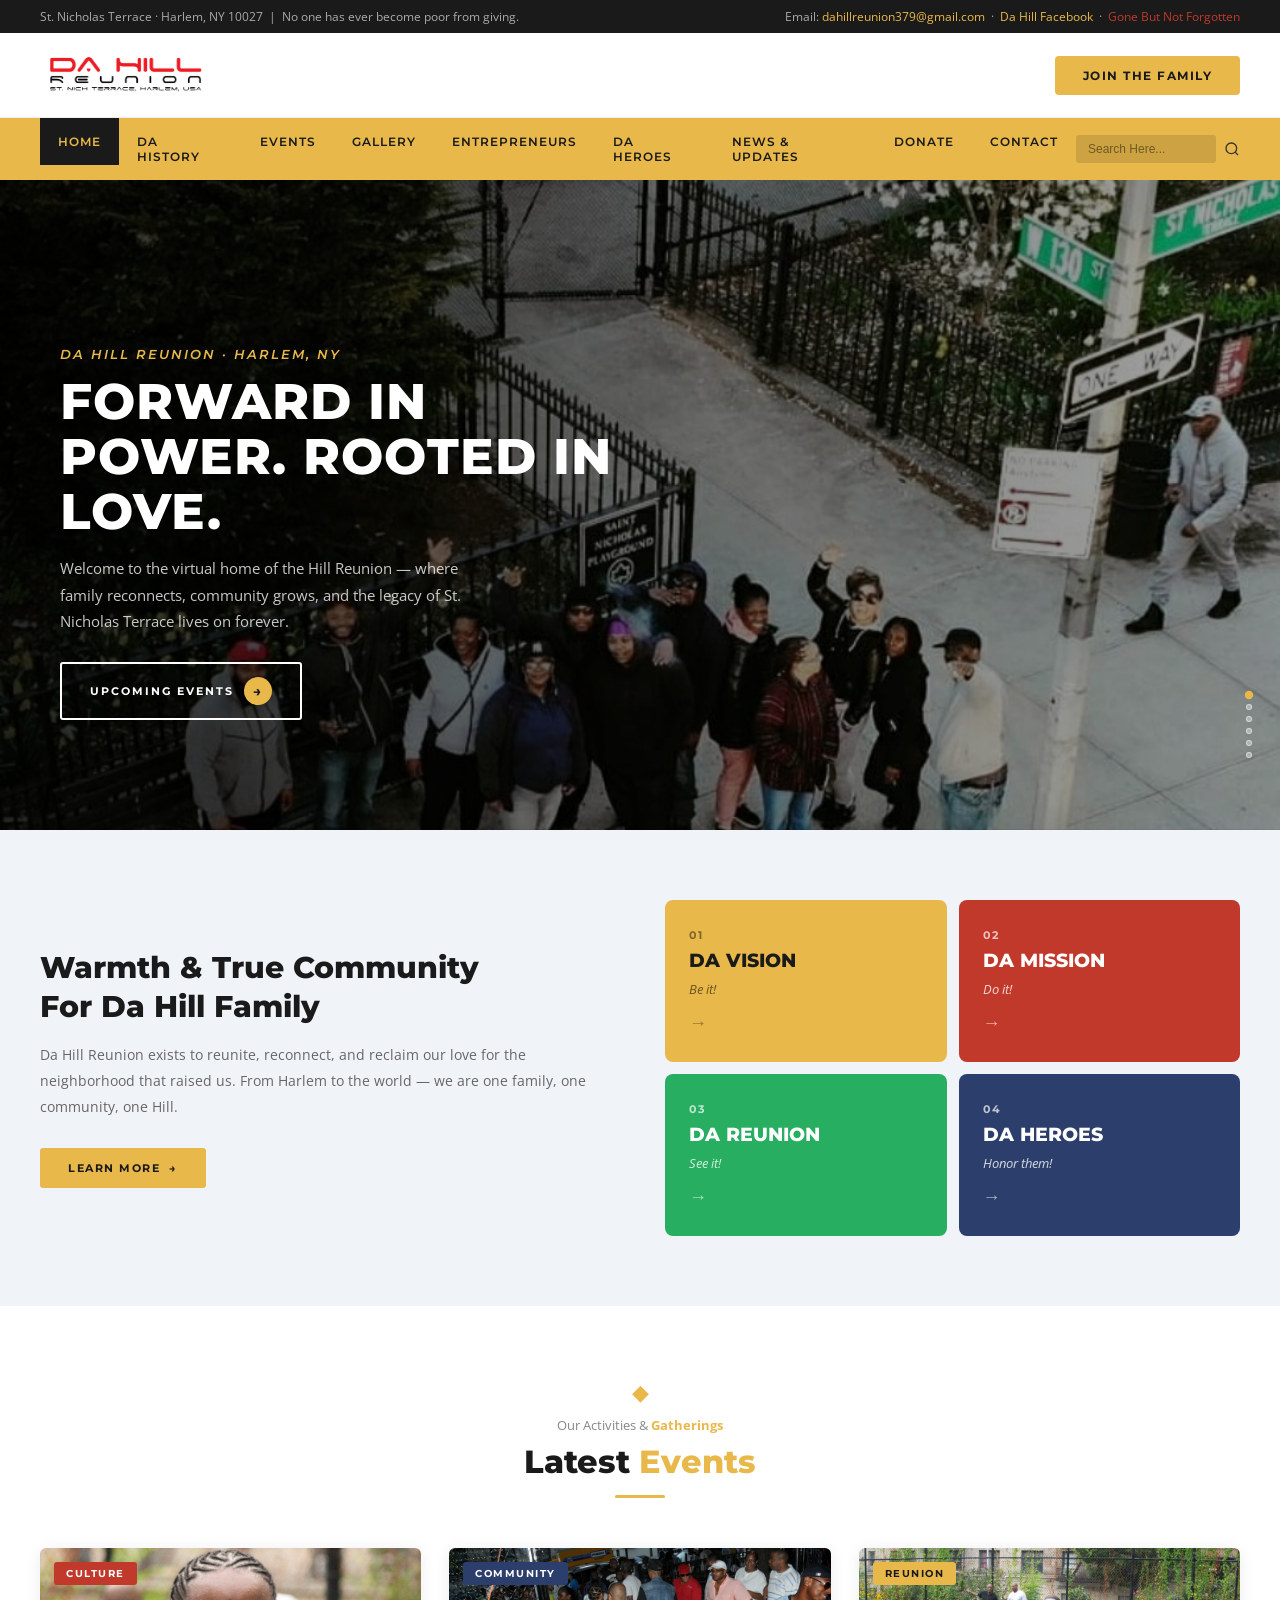
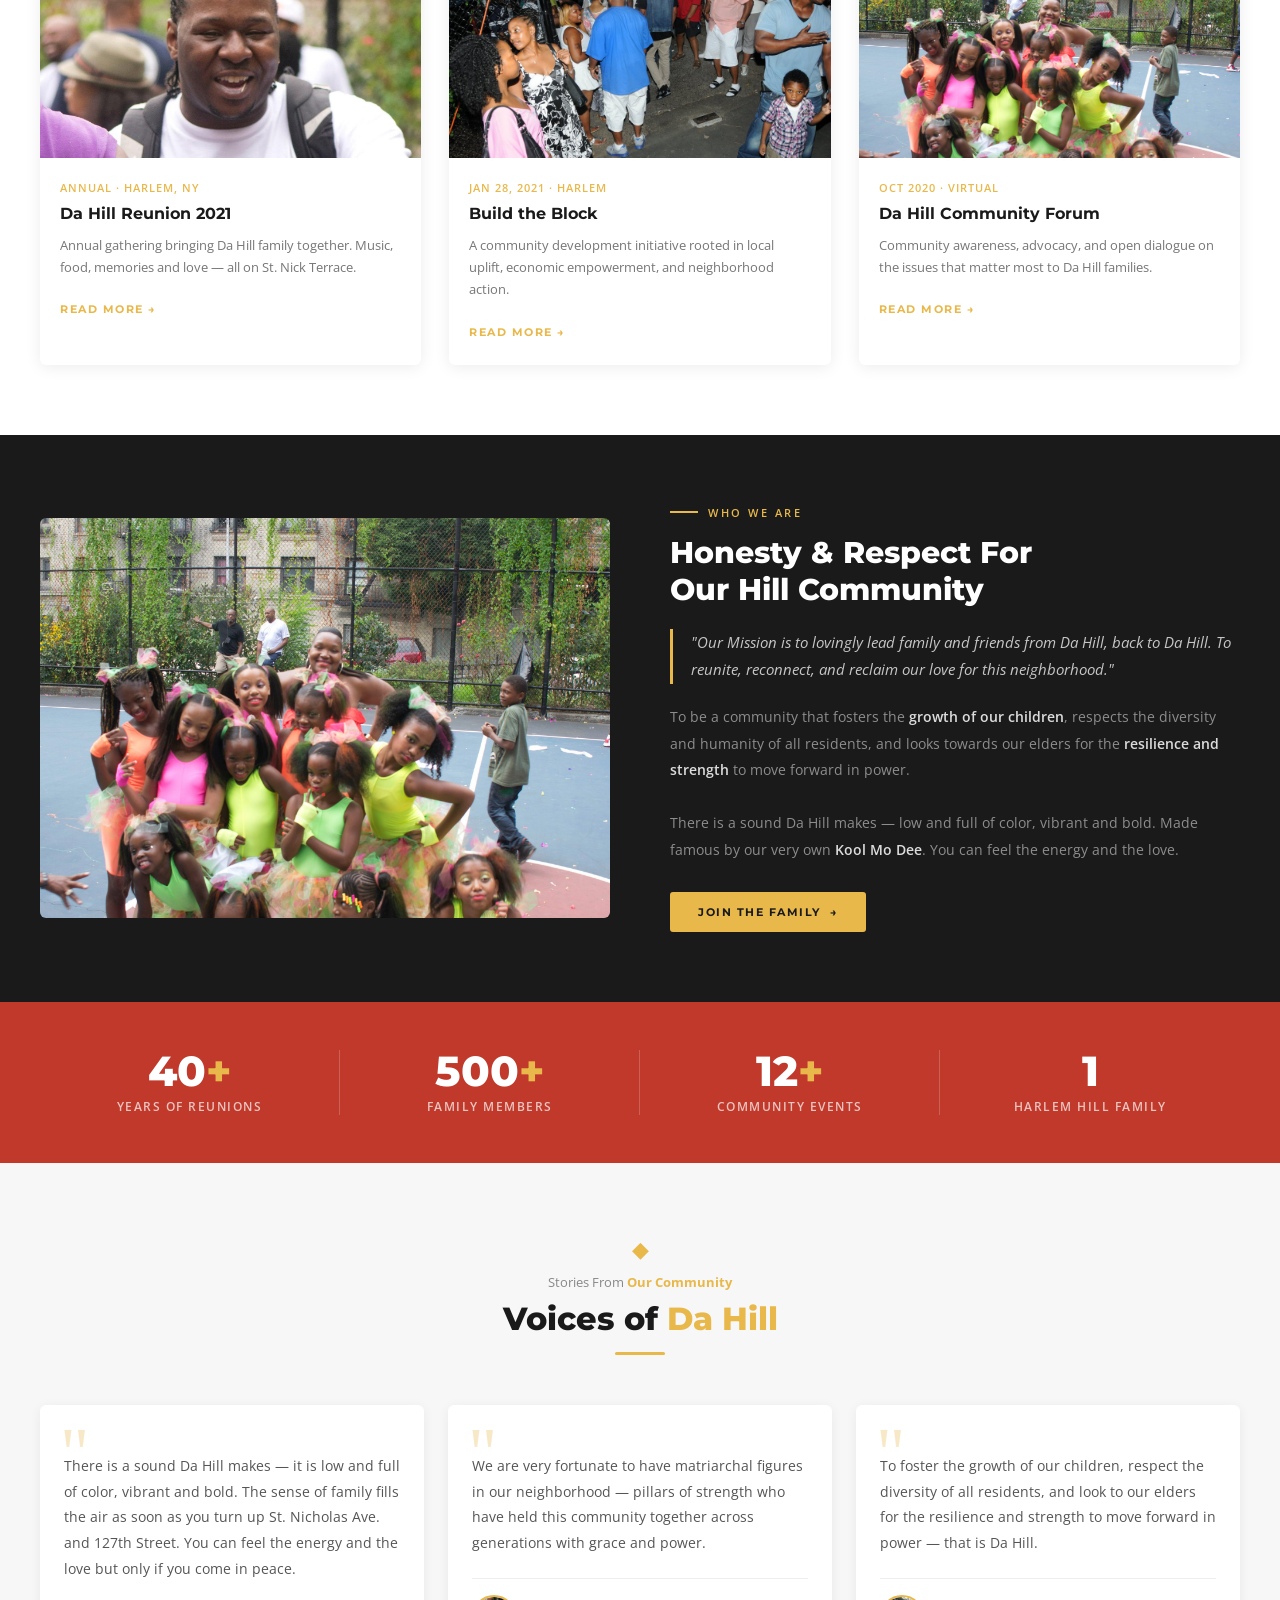
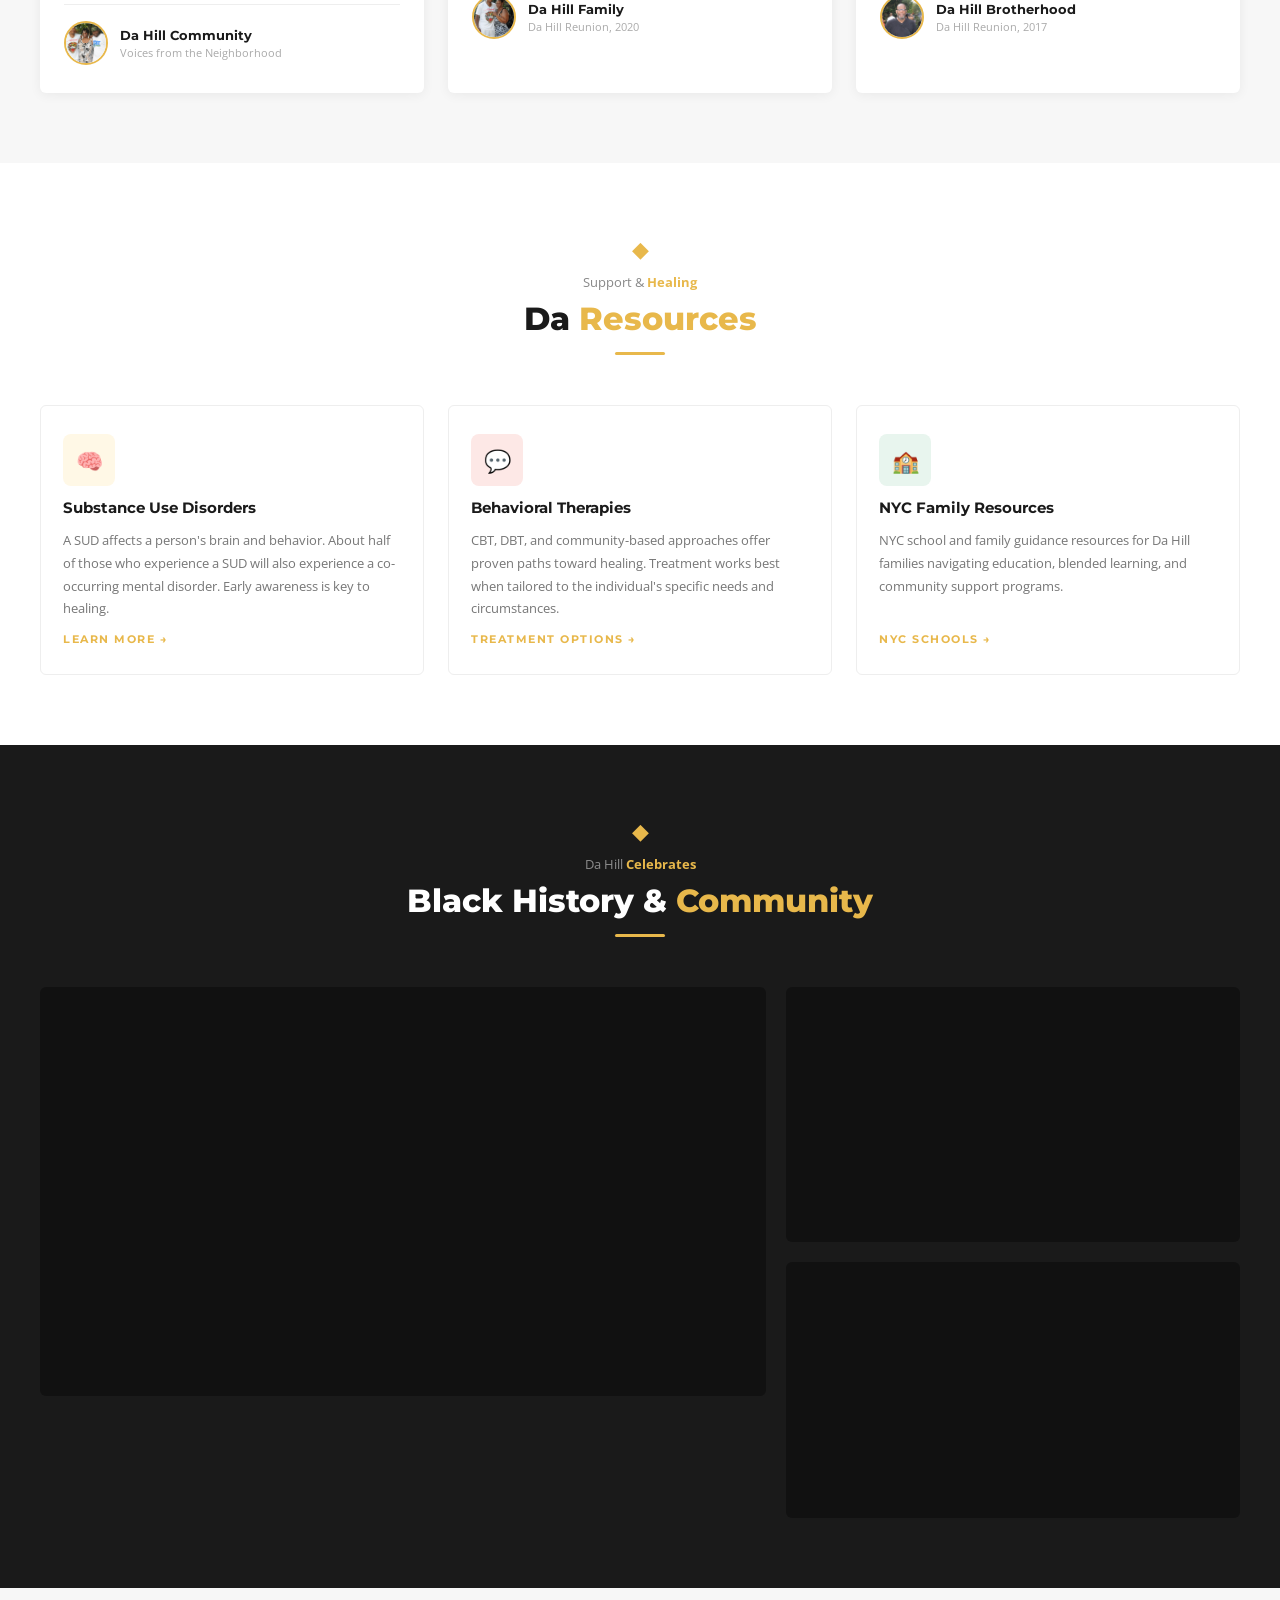
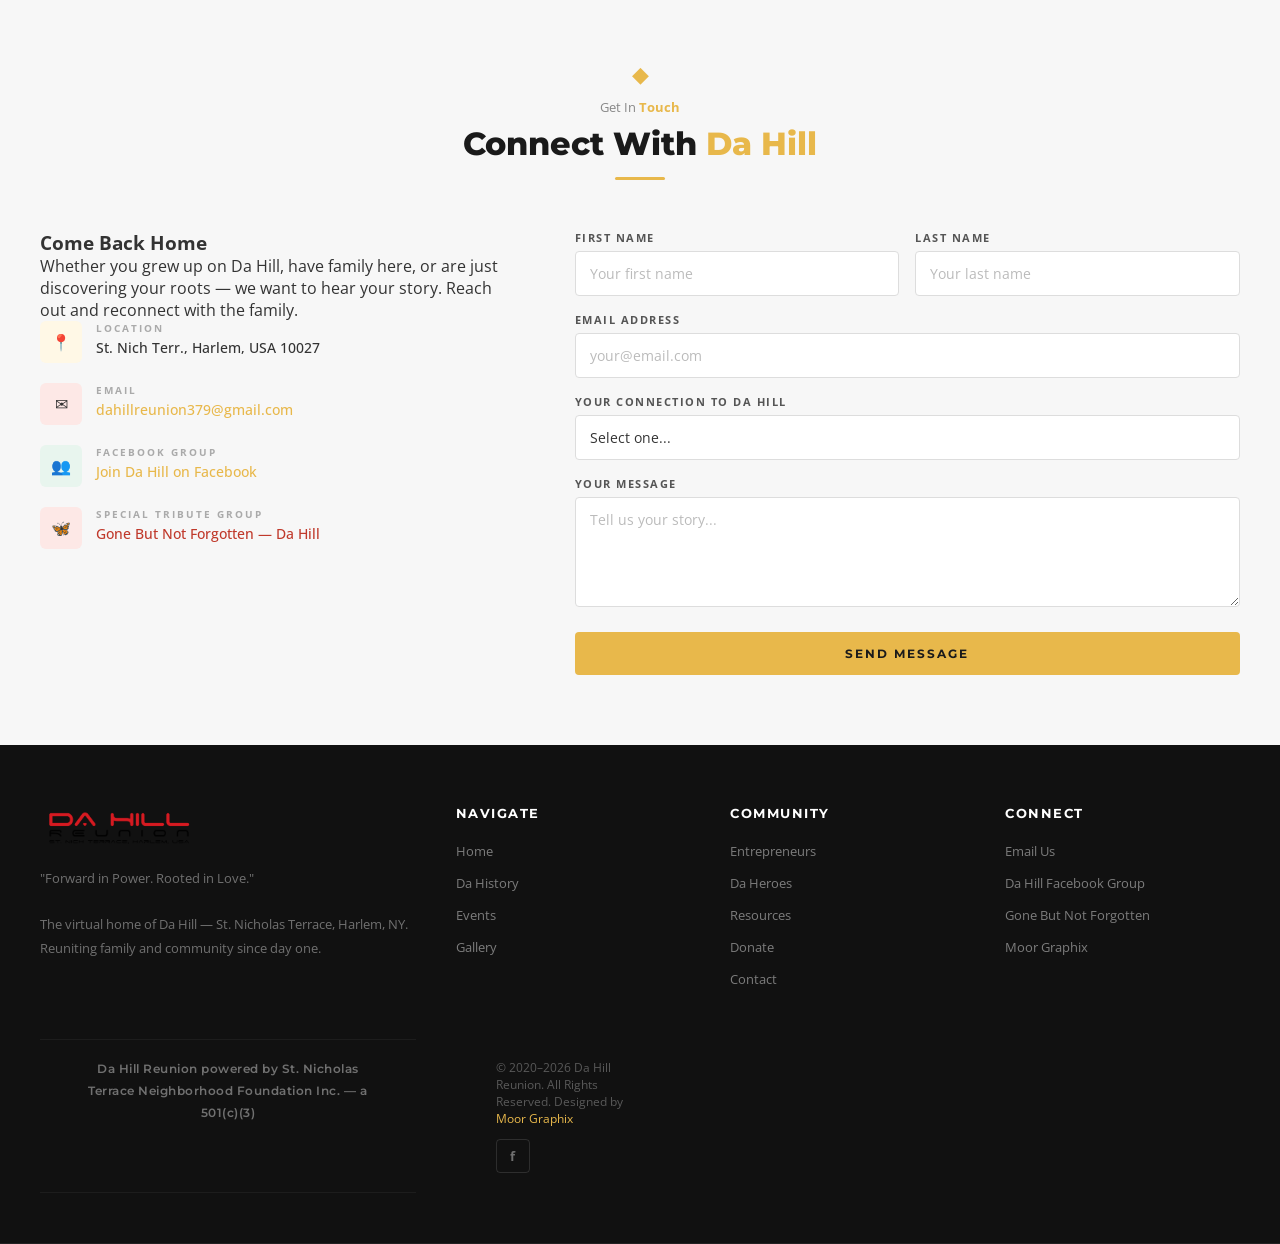
==== commit b12b9502: "commit all files" ====
--- a/index.html
+++ b/index.html
@@ -862,6 +862,11 @@
       <li><a href="https://www.moorgraphix.com" target="_blank" rel="noopener">Moor Graphix</a></li>
     </ul></div>
   </div>
+  <div style="text-align:center;padding:16px 40px;border-top:1px solid rgba(255,255,255,0.05);border-bottom:1px solid rgba(255,255,255,0.05);">
+    <a href="./pages/donate.html" style="font-family:'Montserrat',sans-serif;font-weight:600;font-size:12px;color:rgba(255,255,255,0.4);letter-spacing:0.5px;text-decoration:none;transition:color 0.2s;" onmouseover="this.style.color='#e8b84b'" onmouseout="this.style.color='rgba(255,255,255,0.4)'">
+      Da Hill Reunion powered by St. Nicholas Terrace Neighborhood Foundation Inc. &mdash; a 501(c)(3)
+    </a>
+  </div>
   <div class="footer-bottom">
     <p class="footer-copy">&copy; 2020&ndash;2026 Da Hill Reunion. All Rights Reserved. Designed by <a href="https://www.moorgraphix.com" target="_blank" rel="noopener">Moor Graphix</a></p>
     <div class="footer-social">
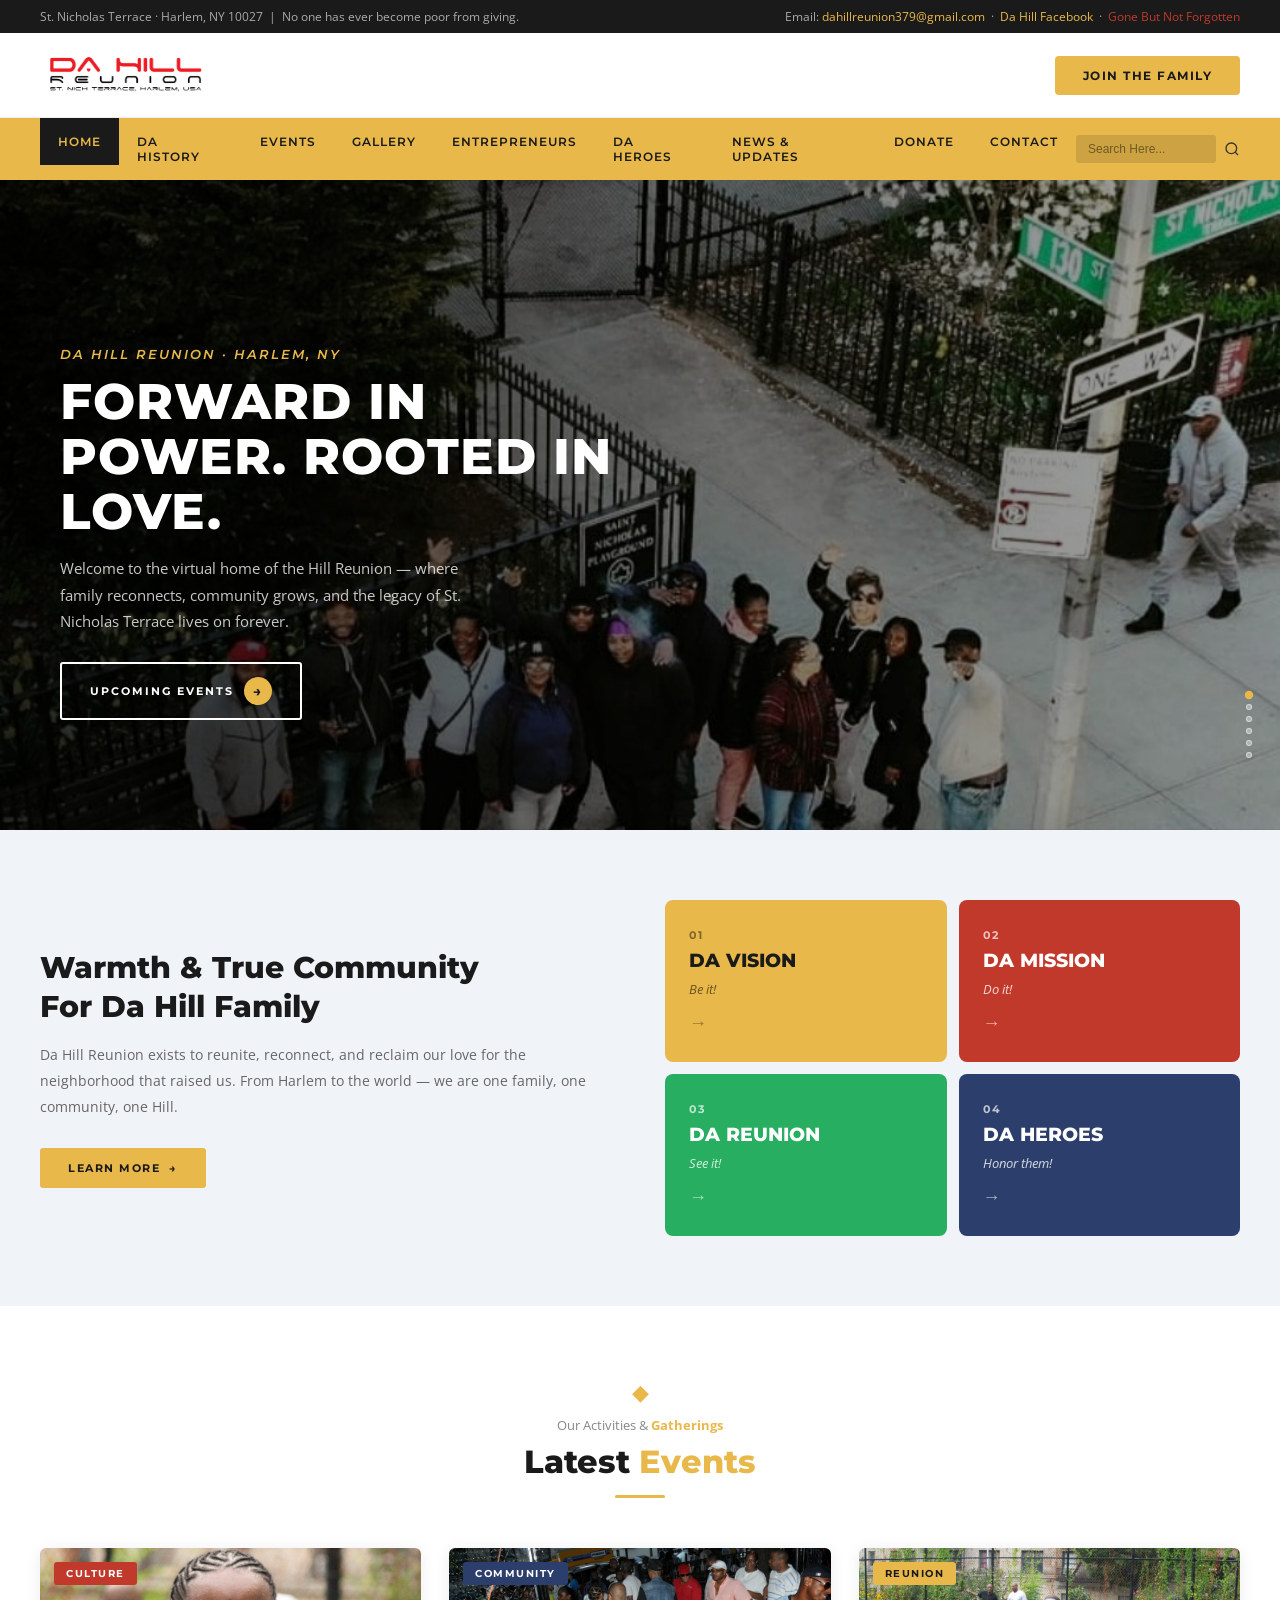
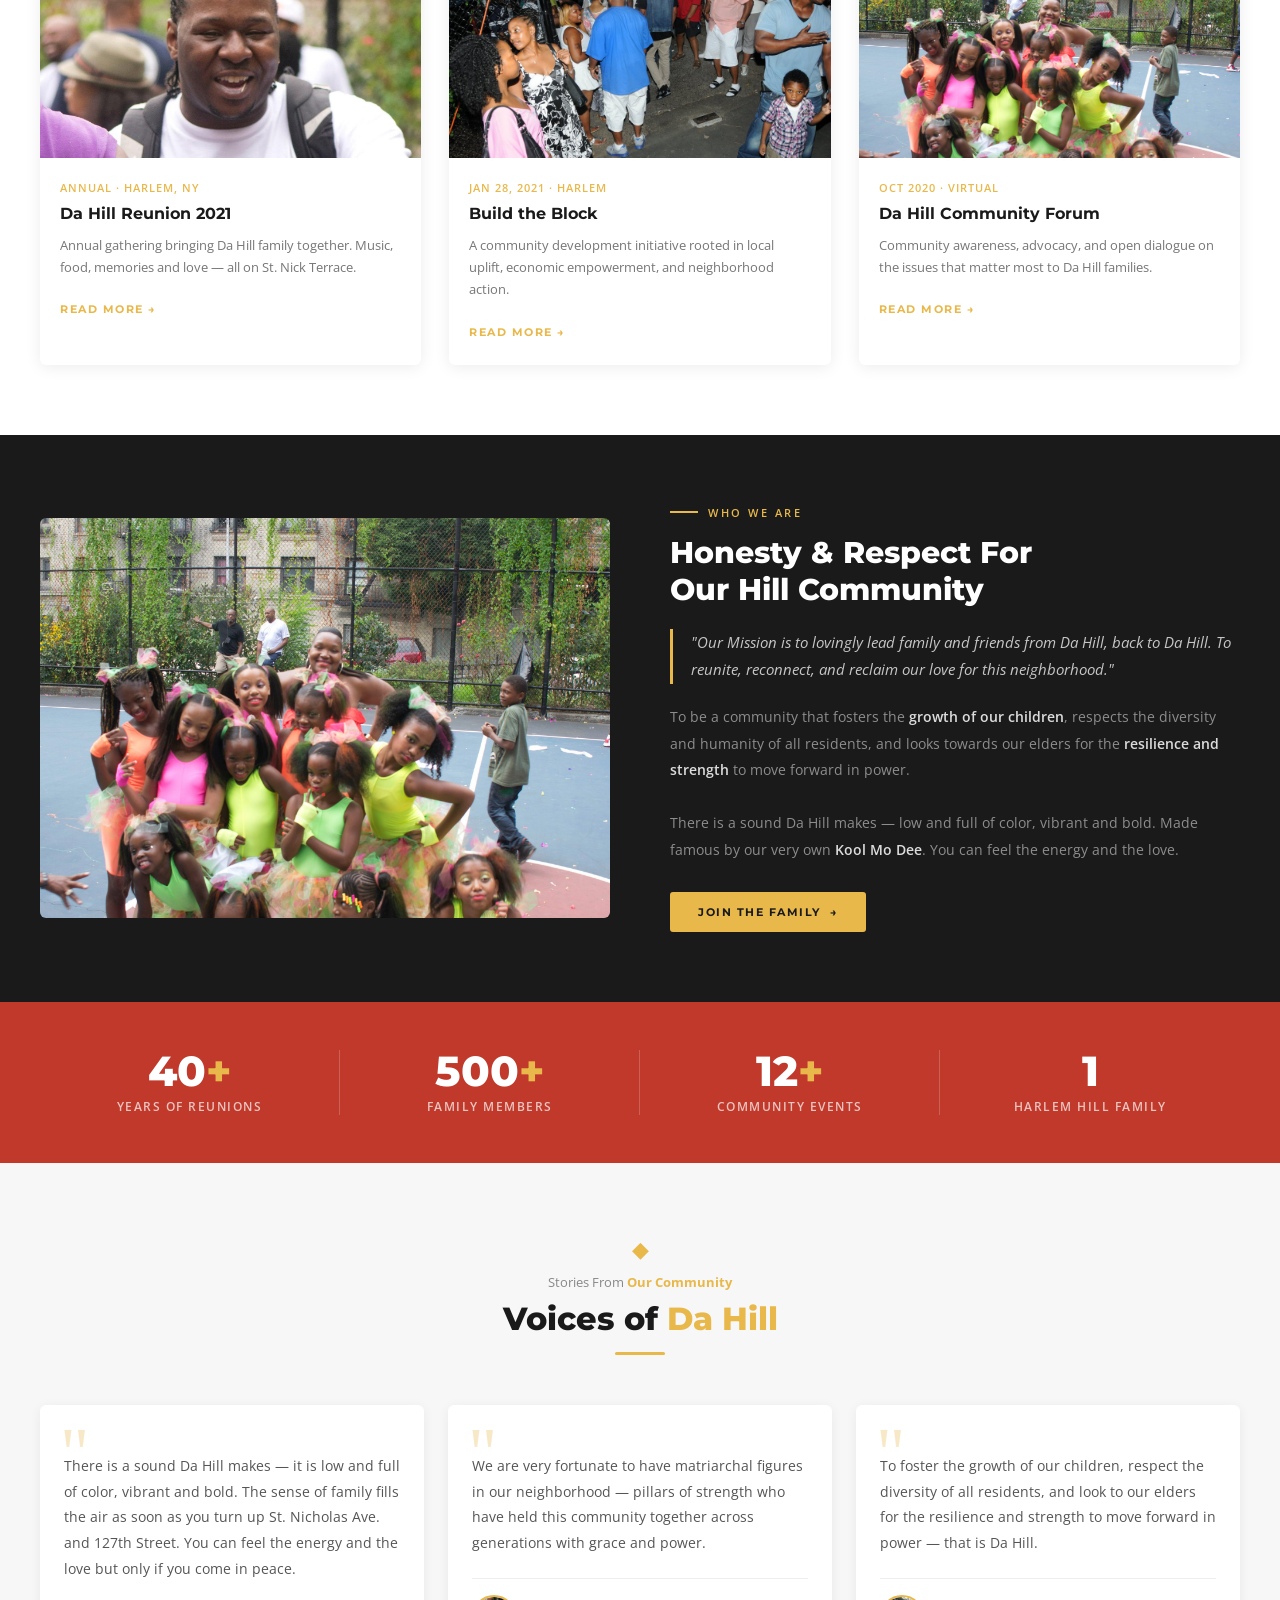
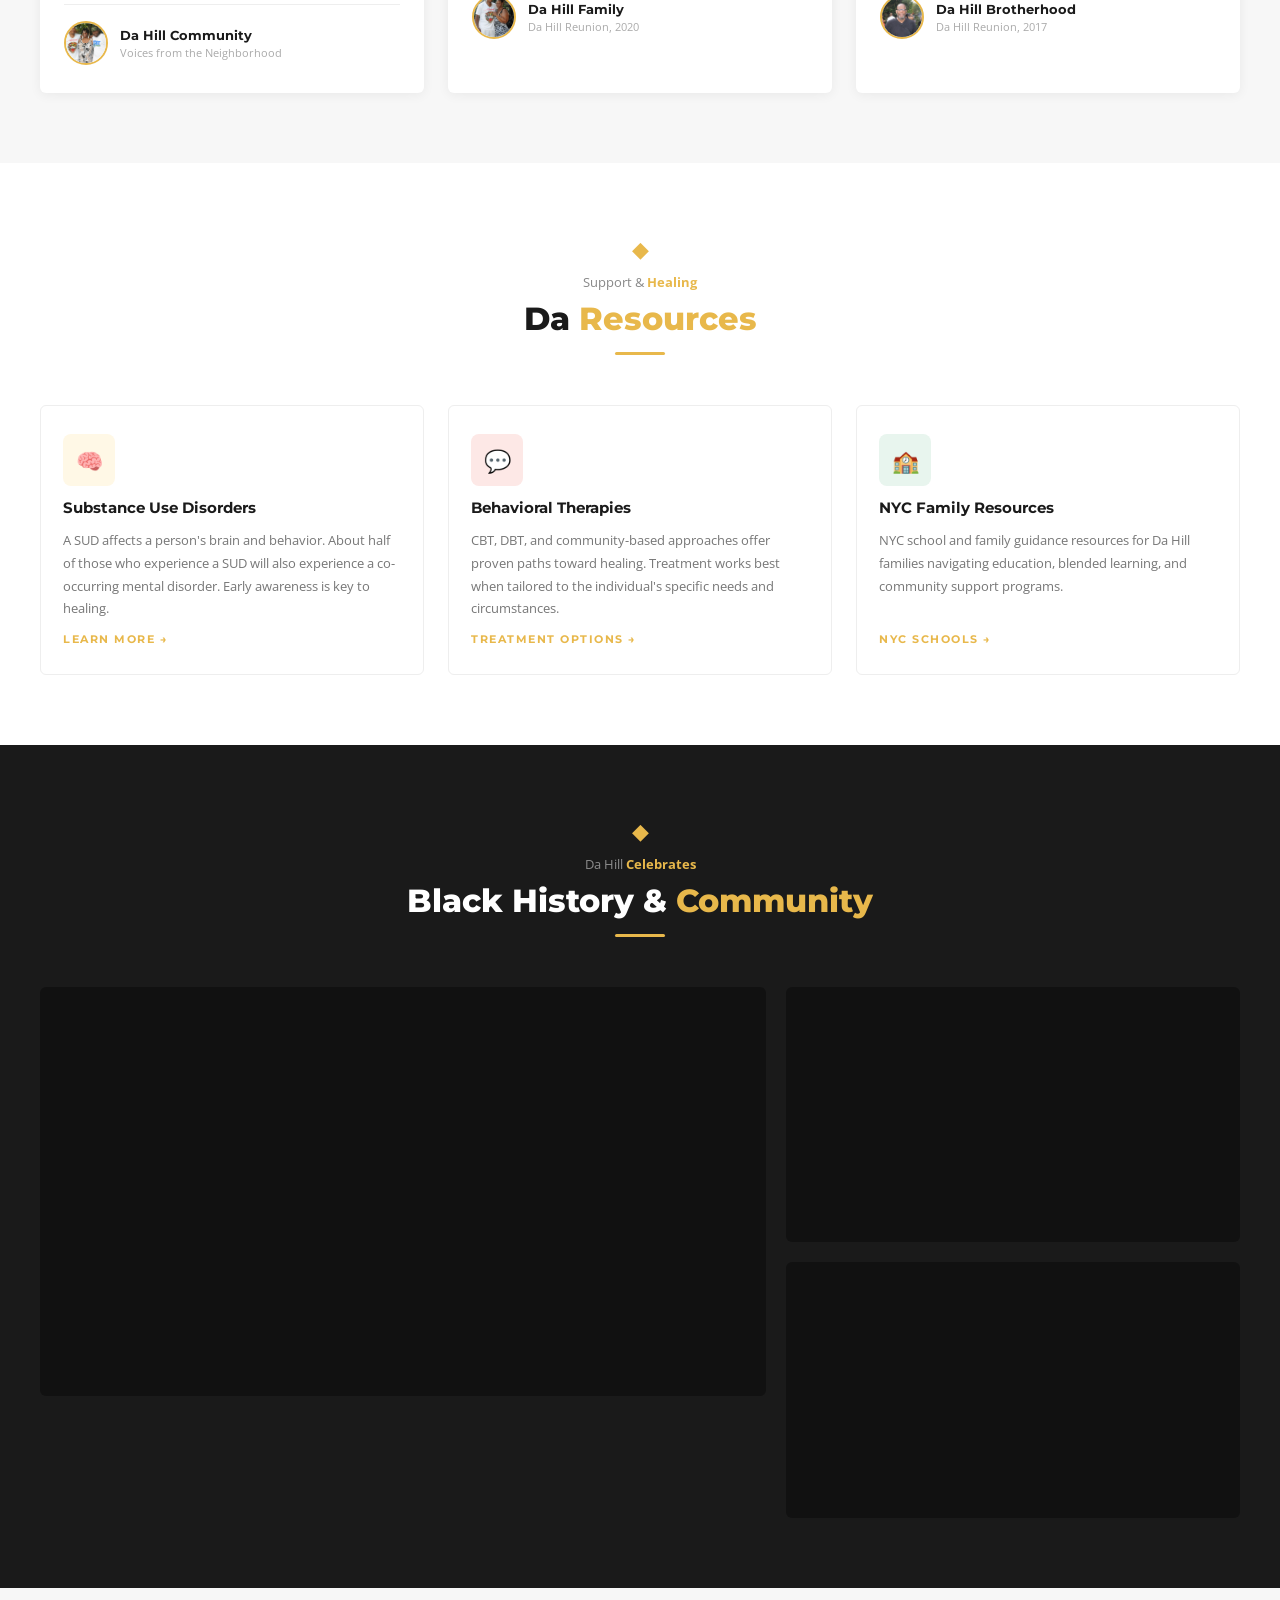
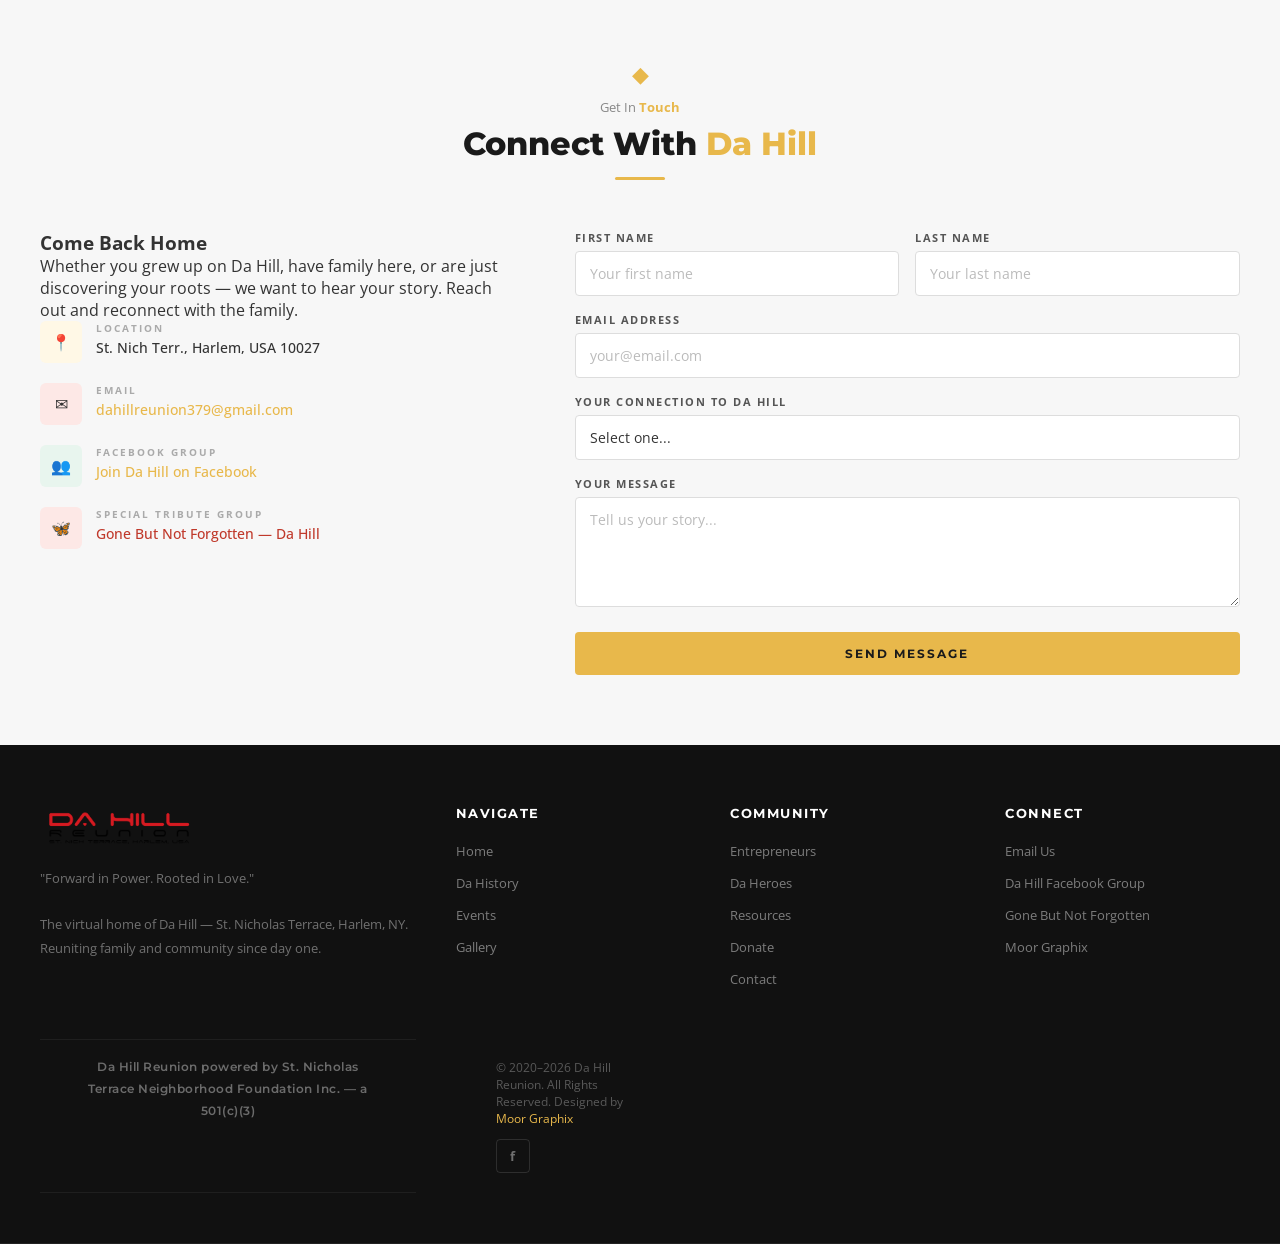
==== commit 4e5efbc4: "commit all" ====
--- a/index.html
+++ b/index.html
@@ -862,10 +862,8 @@
       <li><a href="https://www.moorgraphix.com" target="_blank" rel="noopener">Moor Graphix</a></li>
     </ul></div>
   </div>
-  <div style="text-align:center;padding:16px 40px;border-top:1px solid rgba(255,255,255,0.05);border-bottom:1px solid rgba(255,255,255,0.05);">
-    <a href="./pages/donate.html" style="font-family:'Montserrat',sans-serif;font-weight:600;font-size:12px;color:rgba(255,255,255,0.4);letter-spacing:0.5px;text-decoration:none;transition:color 0.2s;" onmouseover="this.style.color='#e8b84b'" onmouseout="this.style.color='rgba(255,255,255,0.4)'">
-      Da Hill Reunion powered by St. Nicholas Terrace Neighborhood Foundation Inc. &mdash; a 501(c)(3)
-    </a>
+  <div style="border-top:1px solid rgba(255,255,255,0.06);border-bottom:1px solid rgba(255,255,255,0.06);padding:14px 40px;text-align:center;">
+    <a href="./pages/donate.html" style="font-family:'Montserrat',sans-serif;font-weight:600;font-size:12px;color:rgba(255,255,255,0.38);letter-spacing:0.5px;text-decoration:none;" onmouseover="this.style.color='#e8b84b'" onmouseout="this.style.color='rgba(255,255,255,0.38)'">Da Hill Reunion powered by St. Nicholas Terrace Neighborhood Foundation Inc. &mdash; a 501(c)(3)</a>
   </div>
   <div class="footer-bottom">
     <p class="footer-copy">&copy; 2020&ndash;2026 Da Hill Reunion. All Rights Reserved. Designed by <a href="https://www.moorgraphix.com" target="_blank" rel="noopener">Moor Graphix</a></p>
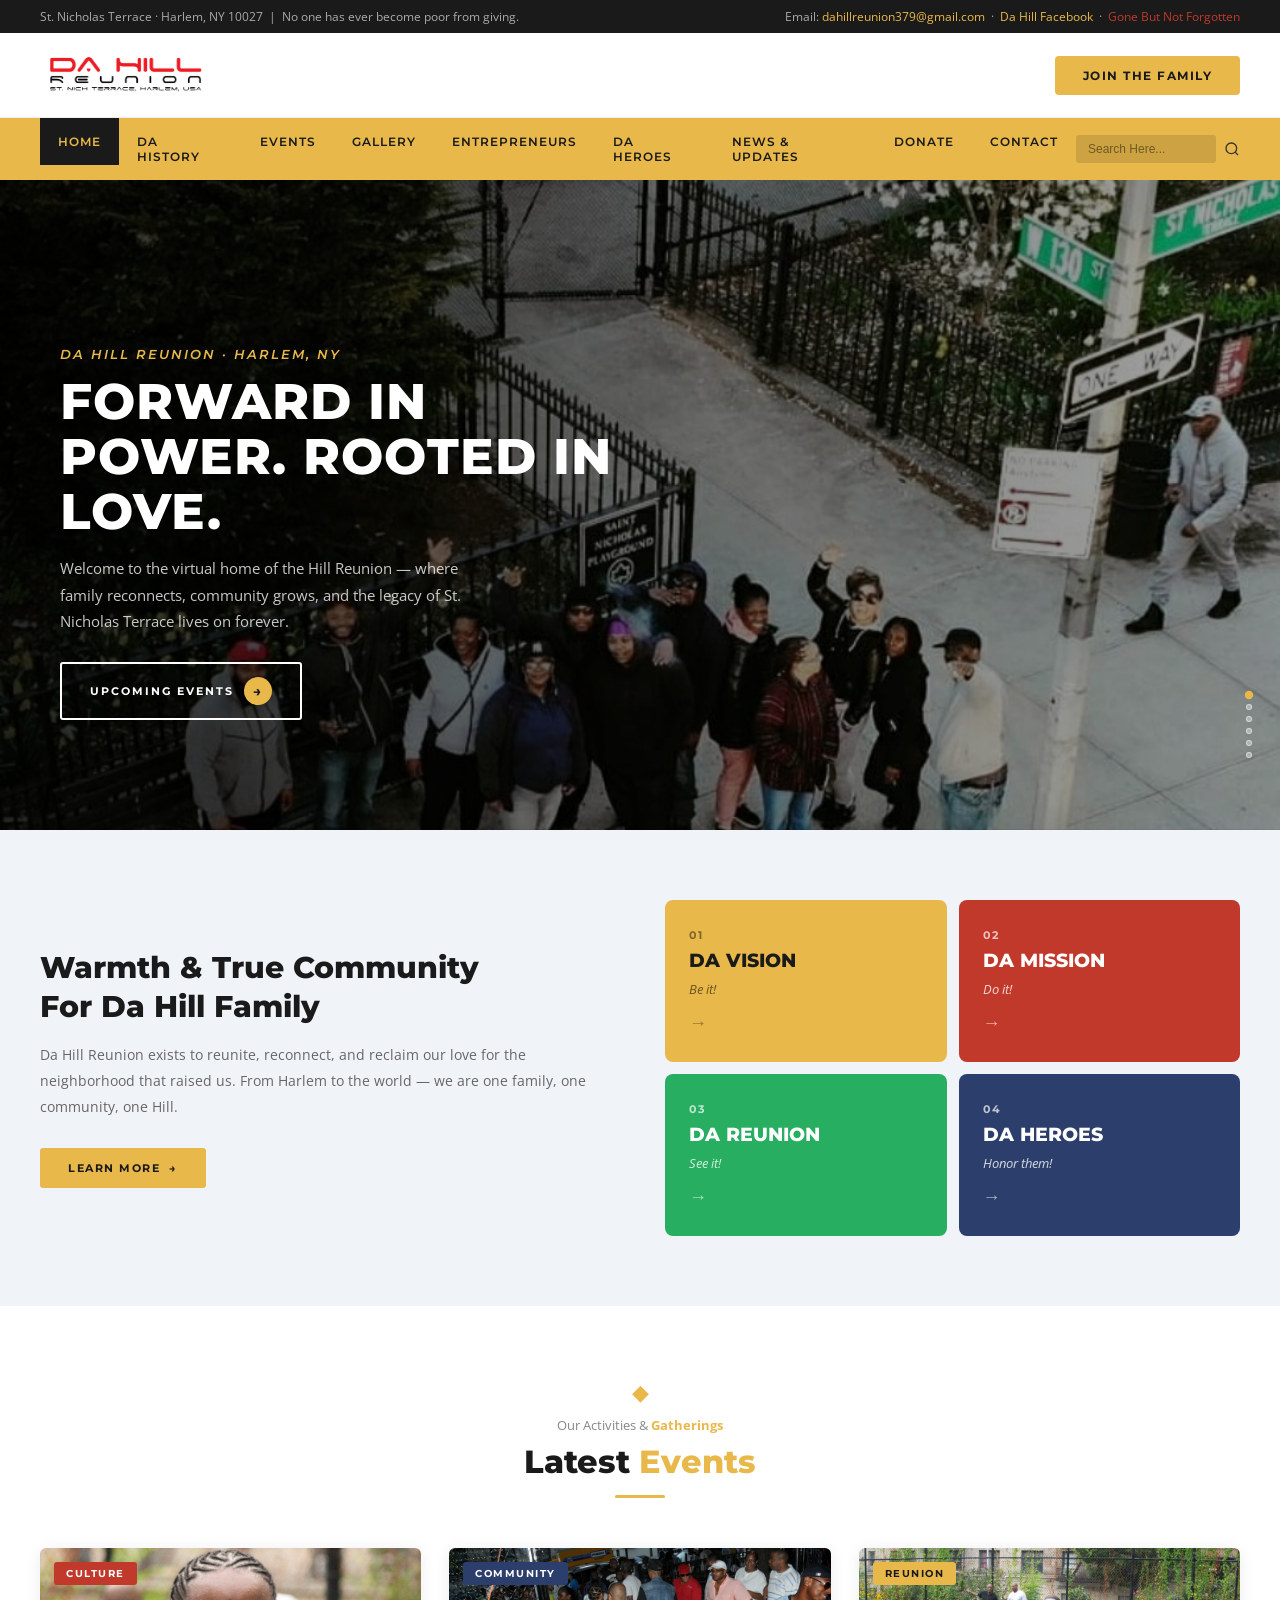
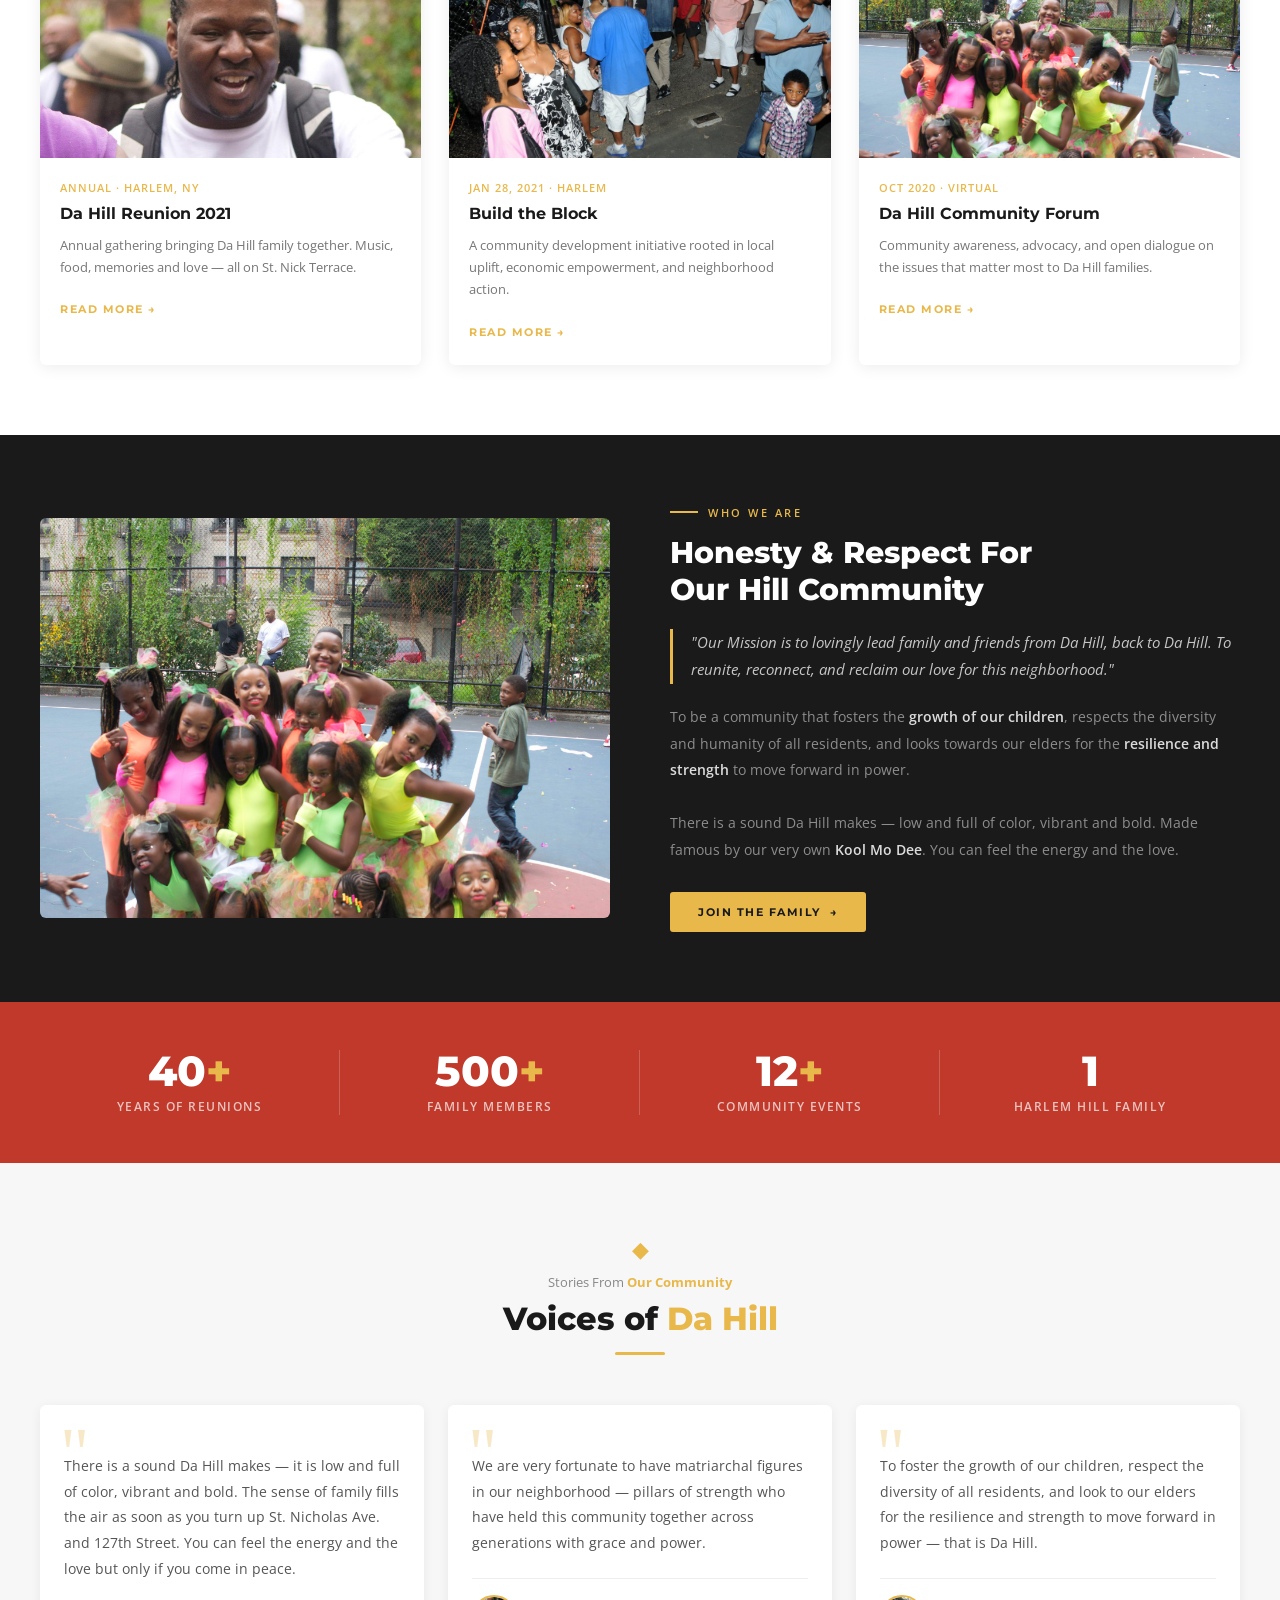
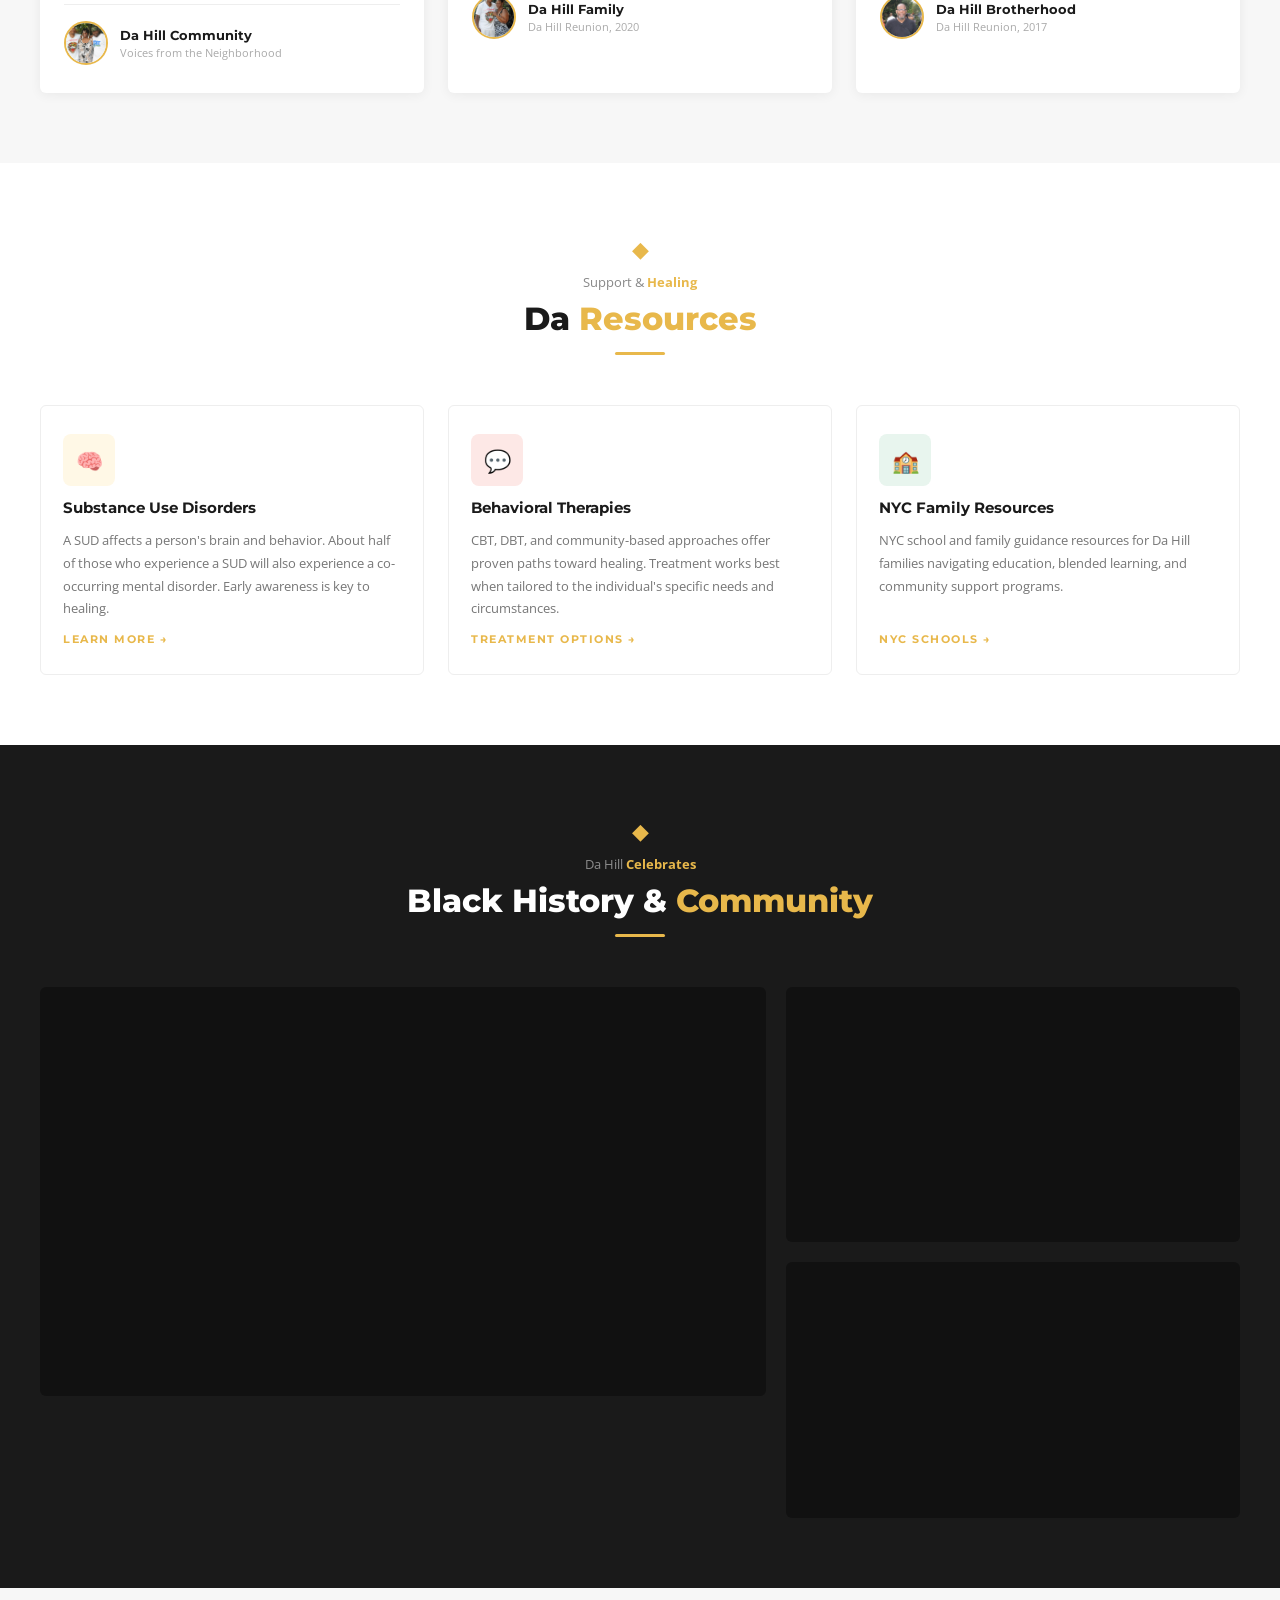
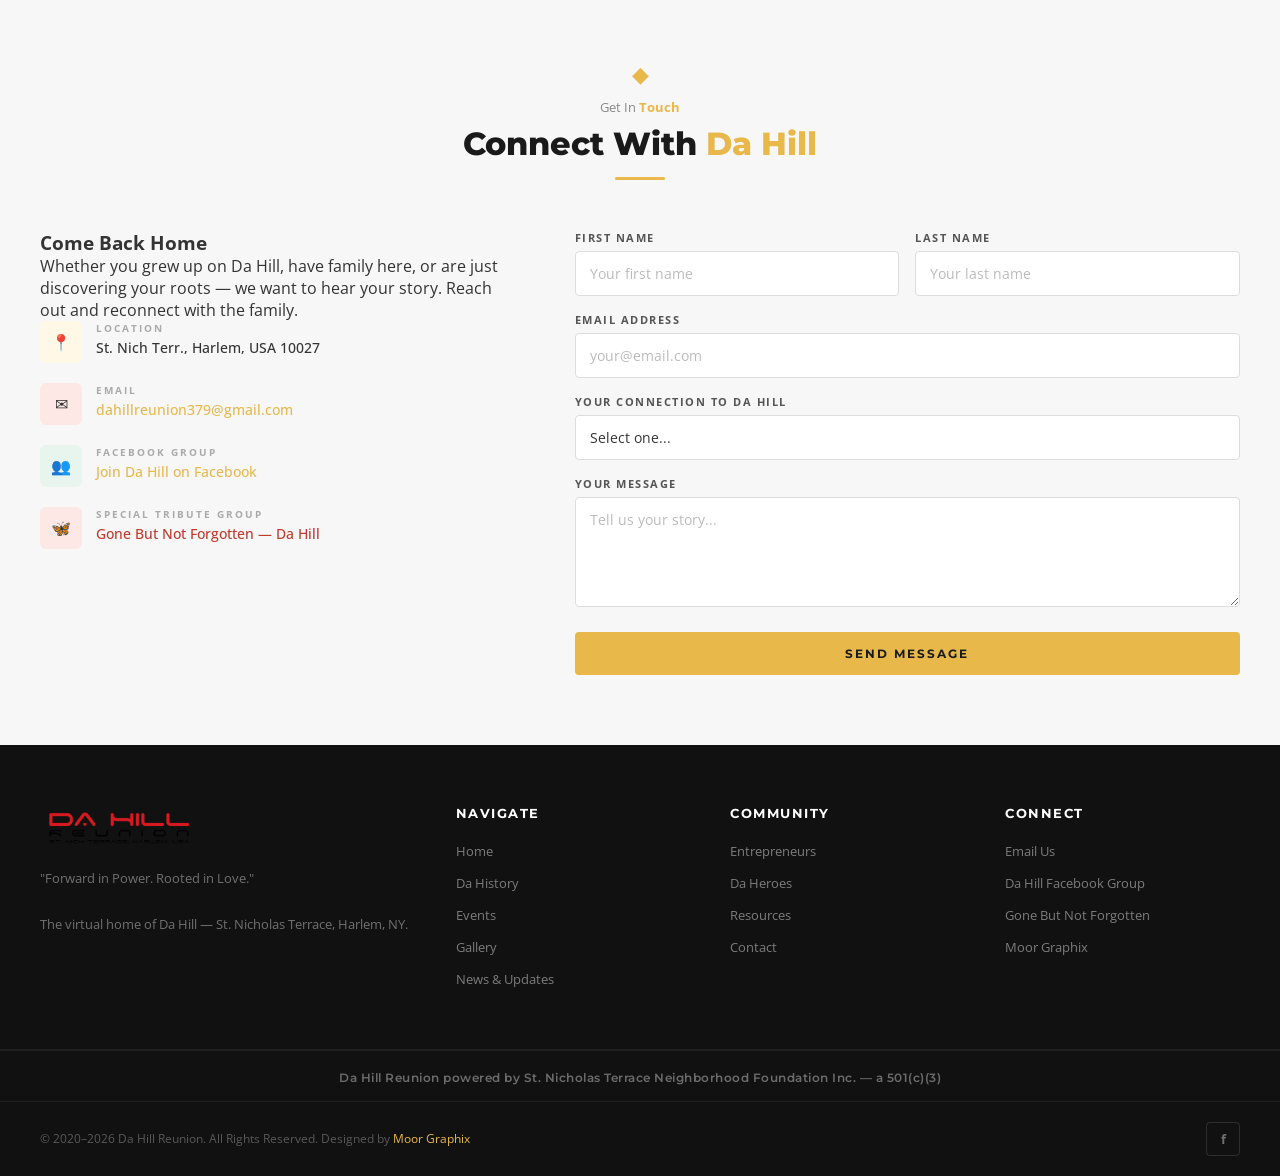
==== commit df30fd3f: "commit all files" ====
--- a/index.html
+++ b/index.html
@@ -832,29 +832,11 @@
 <footer>
   <div class="footer-top">
     <div>
-      <span class="footer-brand-logo"><img src="images/logo.png" alt="Da Hill Reunion"/></span>
-      <p class="footer-brand-desc">"Forward in Power. Rooted in Love."<br><br>The virtual home of Da Hill — St. Nicholas Terrace, Harlem, NY. Reuniting family and community since day one.</p>
-    </div>
-    <div class="footer-col">
-      <p class="footer-col-heading">Navigate</p>
-      <ul>
-        <li><a href="index.html">Home</a></li>
-        <li><a href="pages/history.html">Da History</a></li>
-        <li><a href="pages/events.html">Events</a></li>
-        <li><a href="pages/gallery.html">Gallery</a></li>
-      </ul>
-    </div>
-    <div class="footer-col">
-      <p class="footer-col-heading">Community</p>
-      <ul>
-        <li><a href="pages/entrepreneurs.html">Entrepreneurs</a></li>
-        <li><a href="pages/heroes.html">Da Heroes</a></li>
-        <li><a href="#resources">Resources</a></li>
-        <li><a href="pages/donate.html">Donate</a></li>
-      <li><a href="pages/contact.html">Contact</a></li>
-      </ul>
-    </div>
-    <div class="footer-col">
+      <span class="footer-brand-logo"><img src="../images/logo.png" alt="Da Hill Reunion"/></span>
+      <p class="footer-brand-desc">"Forward in Power. Rooted in Love."<br><br>The virtual home of Da Hill — St. Nicholas Terrace, Harlem, NY.</p>
+    </div>
+    <div class="footer-col"><p class="footer-col-heading">Navigate</p><ul><li><a href="../index.html">Home</a></li><li><a href="history.html">Da History</a></li><li><a href="events.html">Events</a></li><li><a href="gallery.html">Gallery</a></li><li><a href="news.html">News & Updates</a></li></ul></div>
+    <div class="footer-col"><p class="footer-col-heading">Community</p><ul><li><a href="entrepreneurs.html">Entrepreneurs</a></li><li><a href="heroes.html">Da Heroes</a></li><li><a href="../index.html#resources">Resources</a></li><li><a href="contact.html">Contact</a></li></ul></div>
     <div class="footer-col"><p class="footer-col-heading">Connect</p><ul>
       <li><a href="mailto:dahillreunion379@gmail.com">Email Us</a></li>
       <li><a href="https://www.facebook.com/groups/391650975569064/" target="_blank" rel="noopener">Da Hill Facebook Group</a></li>
@@ -863,13 +845,11 @@
     </ul></div>
   </div>
   <div style="border-top:1px solid rgba(255,255,255,0.06);border-bottom:1px solid rgba(255,255,255,0.06);padding:14px 40px;text-align:center;">
-    <a href="./pages/donate.html" style="font-family:'Montserrat',sans-serif;font-weight:600;font-size:12px;color:rgba(255,255,255,0.38);letter-spacing:0.5px;text-decoration:none;" onmouseover="this.style.color='#e8b84b'" onmouseout="this.style.color='rgba(255,255,255,0.38)'">Da Hill Reunion powered by St. Nicholas Terrace Neighborhood Foundation Inc. &mdash; a 501(c)(3)</a>
+    <a href="donate.html" style="font-family:'Montserrat',sans-serif;font-weight:600;font-size:12px;color:rgba(255,255,255,0.38);letter-spacing:0.5px;text-decoration:none;" onmouseover="this.style.color='#e8b84b'" onmouseout="this.style.color='rgba(255,255,255,0.38)'">Da Hill Reunion powered by St. Nicholas Terrace Neighborhood Foundation Inc. &mdash; a 501(c)(3)</a>
   </div>
   <div class="footer-bottom">
     <p class="footer-copy">&copy; 2020&ndash;2026 Da Hill Reunion. All Rights Reserved. Designed by <a href="https://www.moorgraphix.com" target="_blank" rel="noopener">Moor Graphix</a></p>
-    <div class="footer-social">
-      <a href="https://www.facebook.com/groups/391650975569064/" target="_blank" rel="noopener" aria-label="Facebook">f</a>
-    </div>
+    <div class="footer-social"><a href="https://www.facebook.com/groups/391650975569064/" target="_blank" rel="noopener" aria-label="Facebook">f</a></div>
   </div>
 </footer>
 
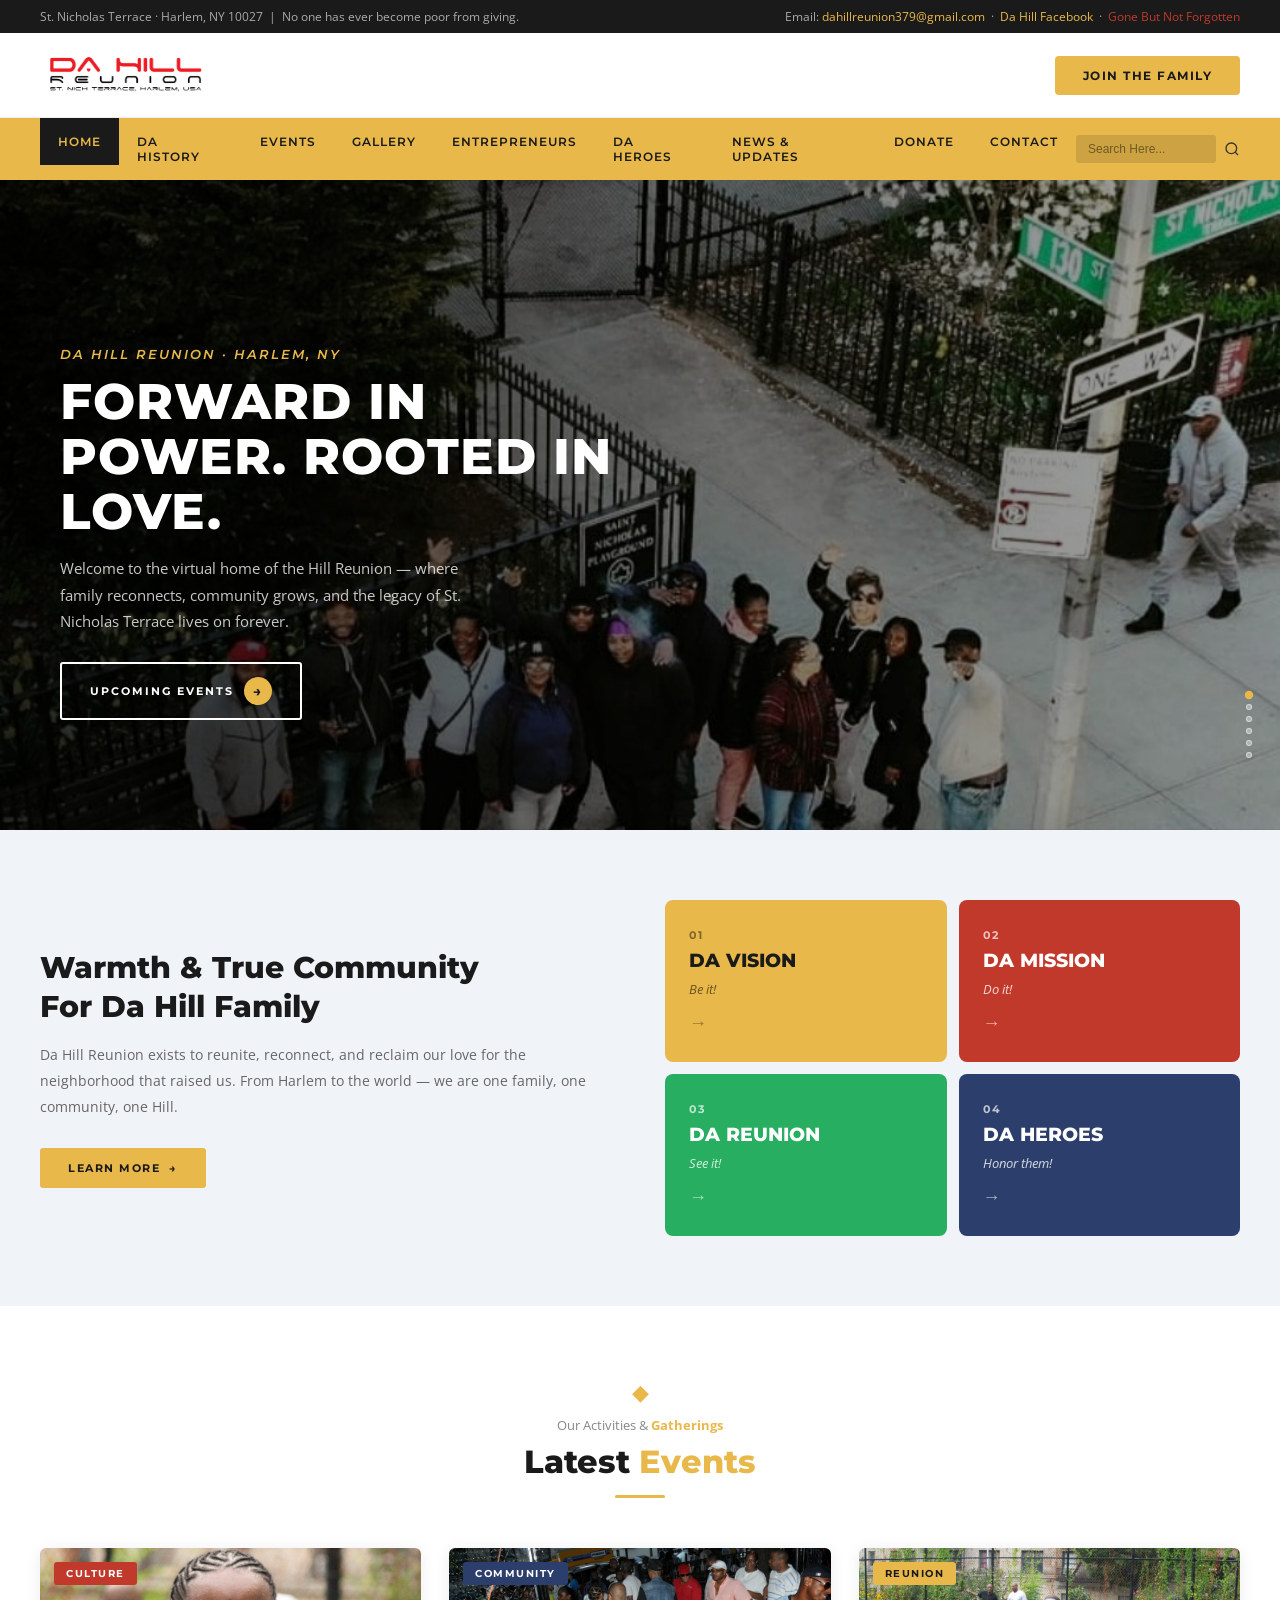
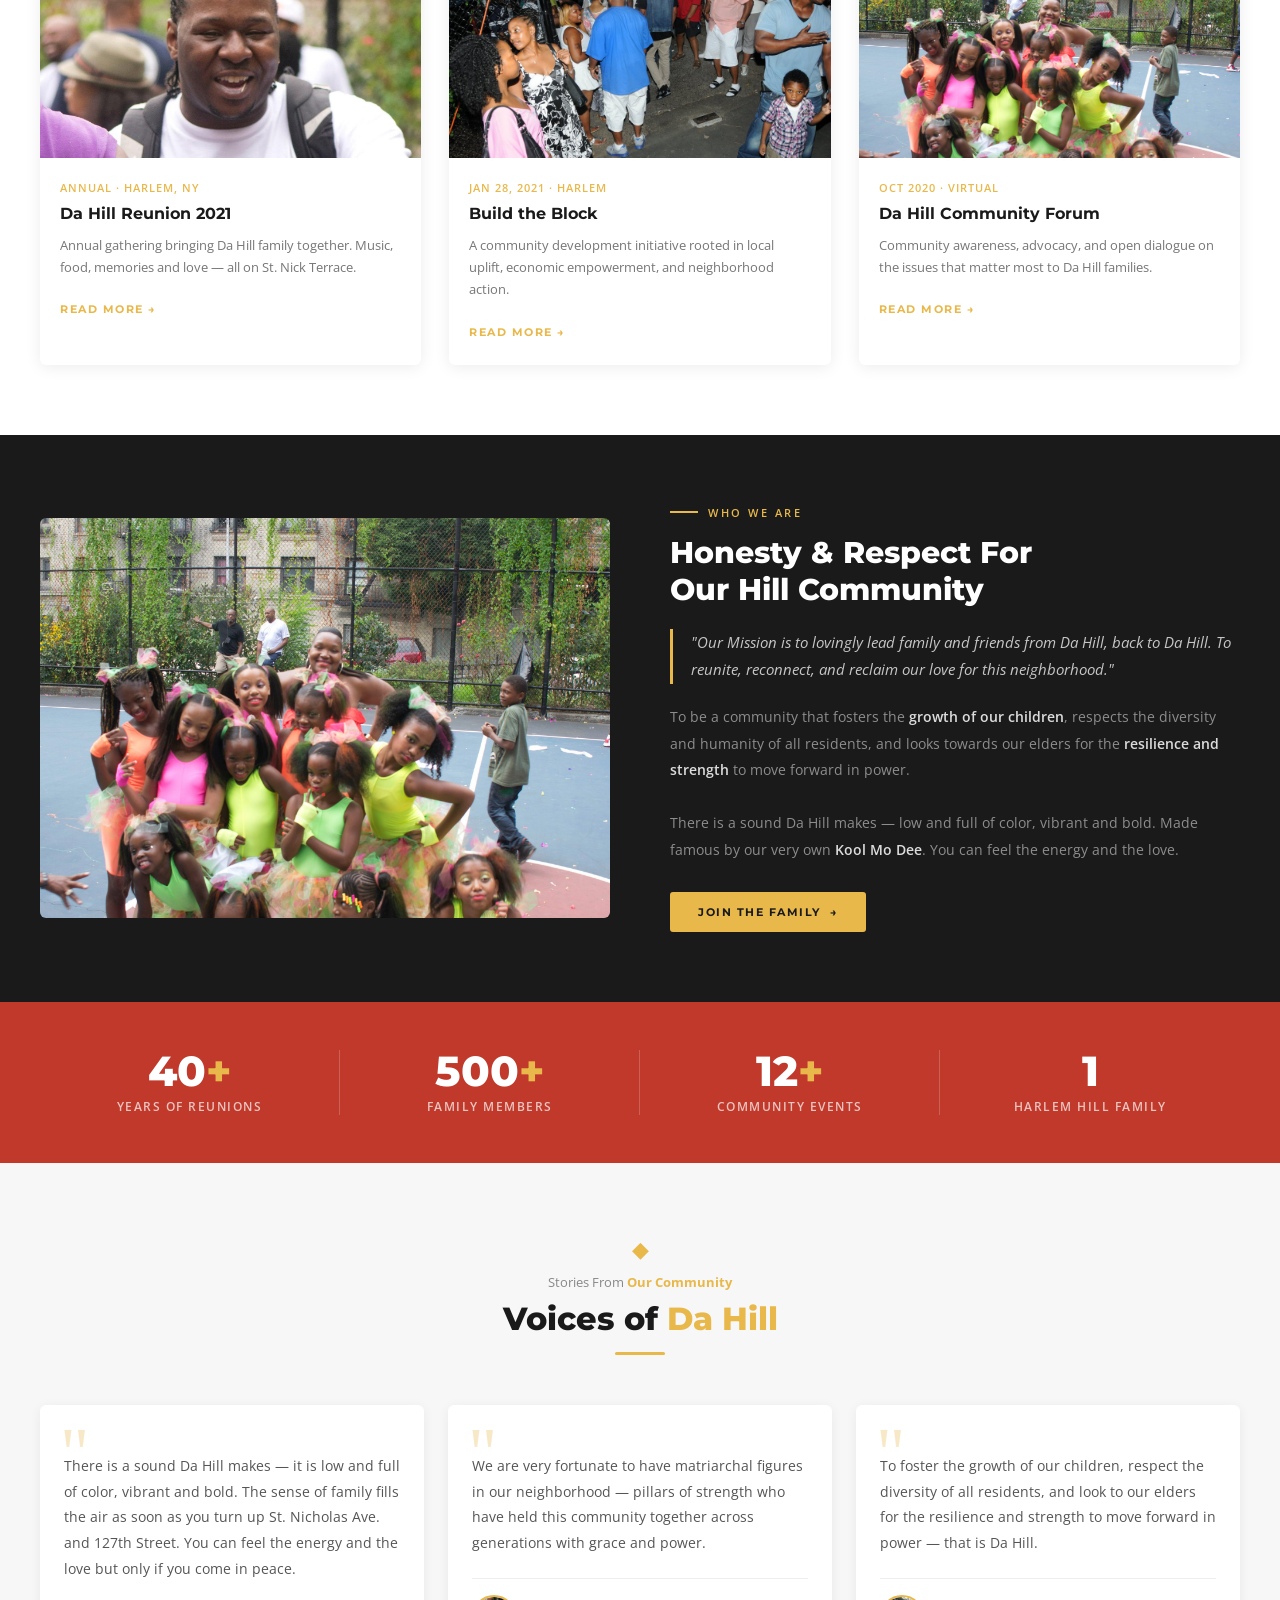
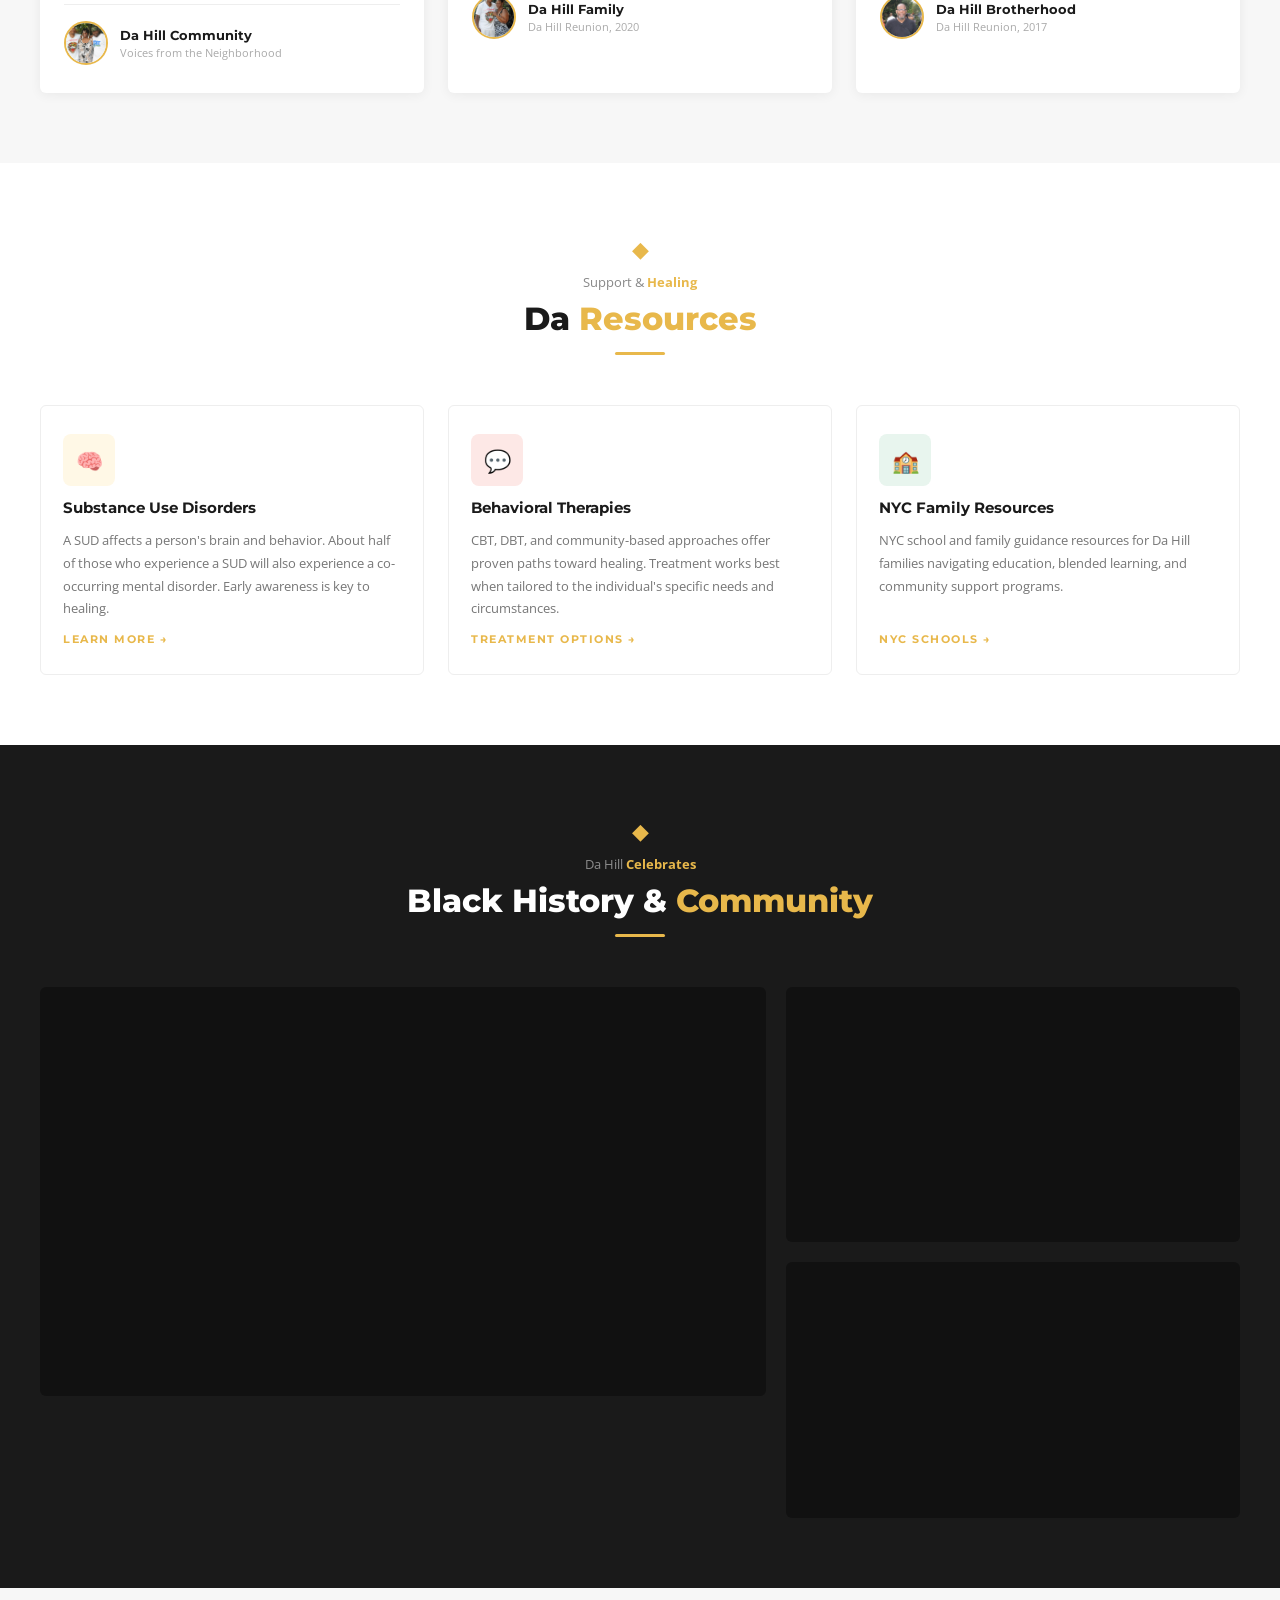
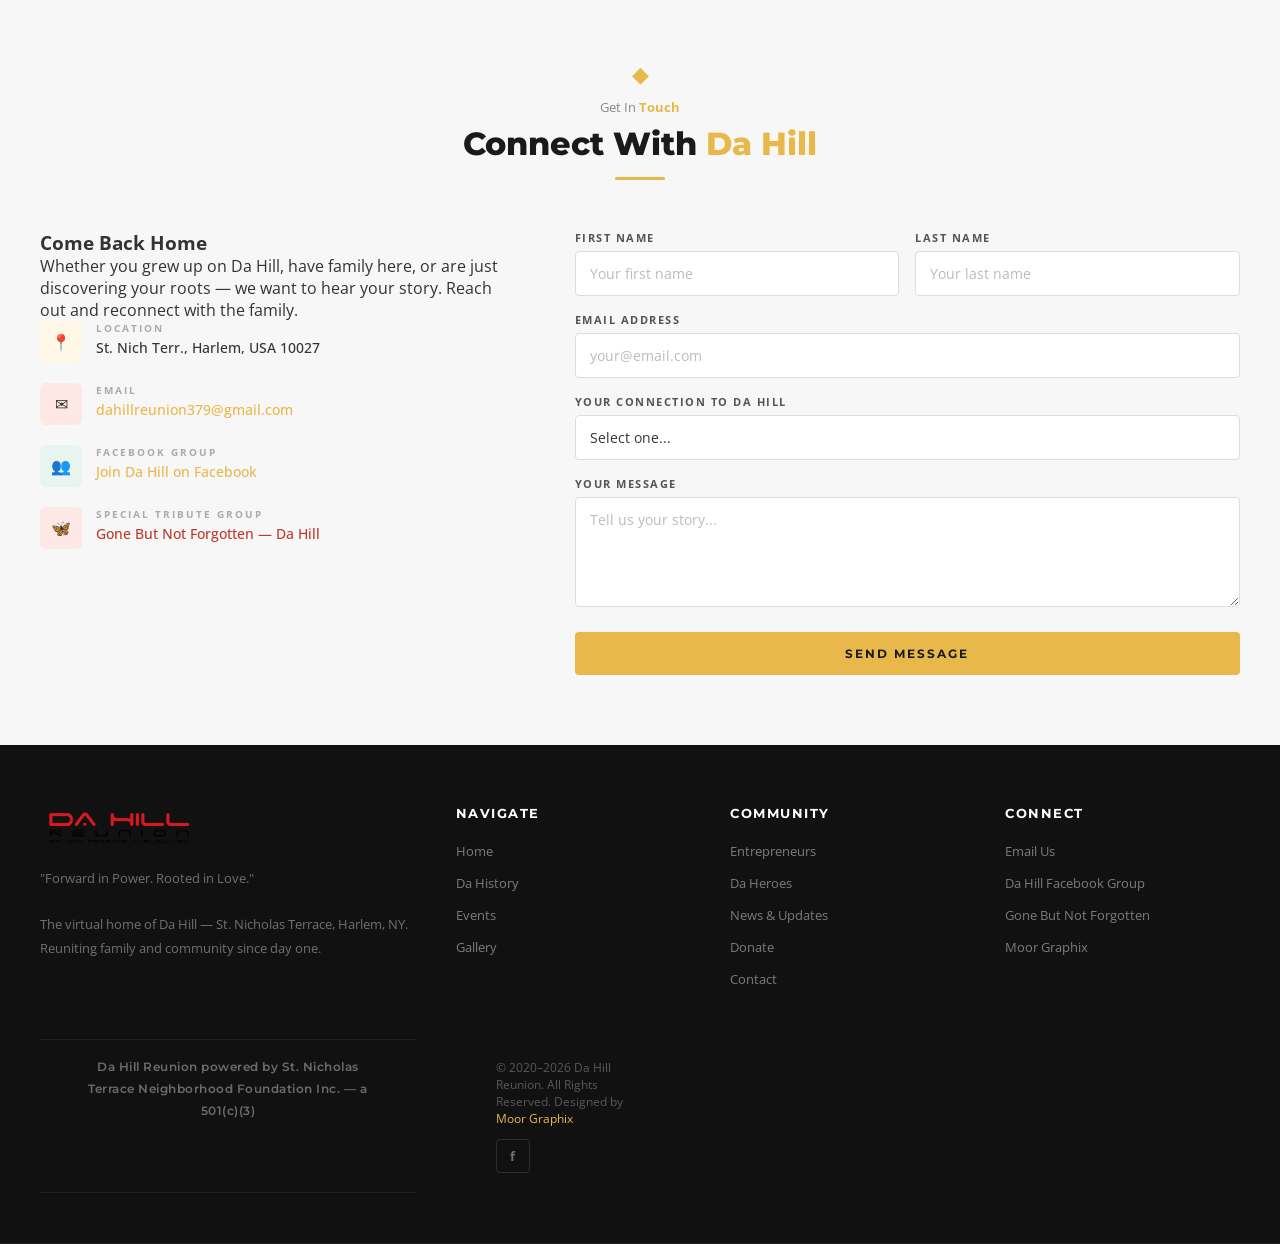
==== commit 47d93ad7: "commit all" ====
--- a/index.html
+++ b/index.html
@@ -1,6 +1,16 @@
 <!DOCTYPE html>
 <html lang="en">
 <head>
+  <meta name="google-site-verification" content="17926291731336801619"/>
+  <link rel="sitemap" type="application/xml" href="/sitemap.xml"/>
+  <!-- Google Analytics GA4 — add your G- ID when ready -->
+  <!-- <script async src="https://www.googletagmanager.com/gtag/js?id=G-XXXXXXXXXX"></script>
+  <script>
+    window.dataLayer = window.dataLayer || [];
+    function gtag(){dataLayer.push(arguments);}
+    gtag('js', new Date());
+    gtag('config', 'G-XXXXXXXXXX');
+  </script> -->
   <meta charset="UTF-8"/>
   <meta name="viewport" content="width=device-width, initial-scale=1.0"/>
   <meta name="description" content="Da Hill Reunion — Forward in Power. Rooted in Love. The virtual home of St. Nicholas Terrace, Harlem, NY."/>
@@ -45,7 +55,7 @@
     "@graph":[
       {"@type":"Organization","@id":"https://dahillreunion.com/#organization","name":"Da Hill Reunion","alternateName":"St. Nicholas Terrace Neighborhood Foundation Inc","url":"https://dahillreunion.com","logo":"https://dahillreunion.com/images/logo.png","description":"Da Hill Reunion is the annual community gathering for residents and alumni of St. Nicholas Terrace, Harlem, New York.","address":{"@type":"PostalAddress","streetAddress":"St. Nicholas Terrace","addressLocality":"Harlem","addressRegion":"NY","postalCode":"10027","addressCountry":"US"},"sameAs":["https://www.facebook.com/groups/391650975569064/","https://www.instagram.com/sidmorrisonwashington/"]},
       {"@type":"WebSite","@id":"https://dahillreunion.com/#website","url":"https://dahillreunion.com","name":"Da Hill Reunion","description":"The virtual home of Da Hill — St. Nicholas Terrace, Harlem, NY","publisher":{"@id":"https://dahillreunion.com/#organization"}},
-      {"@type":"Event","name":"Da Hill Reunion 2026","description":"3-day weekend community reunion featuring The Treacherous Three with Kool Mo Dee. Meet and Greet Friday August 28, Festival Saturday August 29, Brunch Sunday August 30. St. Nicholas Terrace, Harlem NY.","startDate":"2026-08-28","endDate":"2026-08-30","eventStatus":"https://schema.org/EventScheduled","eventAttendanceMode":"https://schema.org/OfflineEventAttendanceMode","location":{"@type":"Place","name":"St. Nicholas Terrace","address":{"@type":"PostalAddress","streetAddress":"St. Nicholas Terrace","addressLocality":"Harlem","addressRegion":"NY","postalCode":"10027","addressCountry":"US"},"geo":{"@type":"GeoCoordinates","latitude":40.8199,"longitude":-73.9514}},"organizer":{"@id":"https://dahillreunion.com/#organization"},"performer":[{"@type":"MusicGroup","name":"The Treacherous Three"},{"@type":"Person","name":"Kool Moe Dee"}],"image":"https://dahillreunion.com/images/da-hill-reunion-2026.jpeg","offers":{"@type":"Offer","price":"0","priceCurrency":"USD","availability":"https://schema.org/InStock"}}
+      {"@type":"Event","name":"Da Hill Reunion 2026","description":"3-day weekend community reunion featuring The Treacherous Three with Kool Mo Dee. Meet and Greet Friday August 28, Festival Saturday August 29, Brunch Sunday August 30. St. Nicholas Terrace, Harlem NY.","startDate":"2026-08-28","endDate":"2026-08-30","eventStatus":"https://schema.org/EventScheduled","eventAttendanceMode":"https://schema.org/OfflineEventAttendanceMode","location":{"@type":"Place","name":"St. Nicholas Terrace","address":{"@type":"PostalAddress","streetAddress":"St. Nicholas Terrace","addressLocality":"Harlem","addressRegion":"NY","postalCode":"10027","addressCountry":"US"},"geo":{"@type":"GeoCoordinates","latitude":40.8199,"longitude":-73.9514}},"organizer":{"@id":"https://dahillreunion.com/#organization"},"performer":[{"@type":"MusicGroup","name":"The Treacherous Three"},{"@type":"Person","name":"Kool Mo Dee"}],"image":"https://dahillreunion.com/images/da-hill-reunion-2026.jpeg","offers":{"@type":"Offer","price":"0","priceCurrency":"USD","availability":"https://schema.org/InStock"}}
     ]}
   </script>
   <!-- ═══ END SEO ═══ -->
@@ -832,11 +842,26 @@
 <footer>
   <div class="footer-top">
     <div>
-      <span class="footer-brand-logo"><img src="../images/logo.png" alt="Da Hill Reunion"/></span>
-      <p class="footer-brand-desc">"Forward in Power. Rooted in Love."<br><br>The virtual home of Da Hill — St. Nicholas Terrace, Harlem, NY.</p>
-    </div>
-    <div class="footer-col"><p class="footer-col-heading">Navigate</p><ul><li><a href="../index.html">Home</a></li><li><a href="history.html">Da History</a></li><li><a href="events.html">Events</a></li><li><a href="gallery.html">Gallery</a></li><li><a href="news.html">News & Updates</a></li></ul></div>
-    <div class="footer-col"><p class="footer-col-heading">Community</p><ul><li><a href="entrepreneurs.html">Entrepreneurs</a></li><li><a href="heroes.html">Da Heroes</a></li><li><a href="../index.html#resources">Resources</a></li><li><a href="contact.html">Contact</a></li></ul></div>
+      <span class="footer-brand-logo"><img src="images/logo.png" alt="Da Hill Reunion"/></span>
+      <p class="footer-brand-desc">"Forward in Power. Rooted in Love."<br><br>The virtual home of Da Hill — St. Nicholas Terrace, Harlem, NY. Reuniting family and community since day one.</p>
+    </div>
+    <div class="footer-col">
+      <p class="footer-col-heading">Navigate</p>
+      <ul>
+        <li><a href="index.html">Home</a></li>
+        <li><a href="pages/history.html">Da History</a></li>
+        <li><a href="pages/events.html">Events</a></li>
+        <li><a href="pages/gallery.html">Gallery</a></li>
+      </ul>
+    </div>
+    <div class="footer-col"><p class="footer-col-heading">Community</p><ul>
+      <li><a href="pages/entrepreneurs.html">Entrepreneurs</a></li>
+      <li><a href="pages/heroes.html">Da Heroes</a></li>
+      <li><a href="pages/news.html">News &amp; Updates</a></li>
+      <li><a href="pages/donate.html">Donate</a></li>
+      <li><a href="pages/contact.html">Contact</a></li>
+    </ul></div>
+    <div class="footer-col">
     <div class="footer-col"><p class="footer-col-heading">Connect</p><ul>
       <li><a href="mailto:dahillreunion379@gmail.com">Email Us</a></li>
       <li><a href="https://www.facebook.com/groups/391650975569064/" target="_blank" rel="noopener">Da Hill Facebook Group</a></li>
@@ -845,11 +870,13 @@
     </ul></div>
   </div>
   <div style="border-top:1px solid rgba(255,255,255,0.06);border-bottom:1px solid rgba(255,255,255,0.06);padding:14px 40px;text-align:center;">
-    <a href="donate.html" style="font-family:'Montserrat',sans-serif;font-weight:600;font-size:12px;color:rgba(255,255,255,0.38);letter-spacing:0.5px;text-decoration:none;" onmouseover="this.style.color='#e8b84b'" onmouseout="this.style.color='rgba(255,255,255,0.38)'">Da Hill Reunion powered by St. Nicholas Terrace Neighborhood Foundation Inc. &mdash; a 501(c)(3)</a>
+    <a href="./pages/donate.html" style="font-family:'Montserrat',sans-serif;font-weight:600;font-size:12px;color:rgba(255,255,255,0.38);letter-spacing:0.5px;text-decoration:none;" onmouseover="this.style.color='#e8b84b'" onmouseout="this.style.color='rgba(255,255,255,0.38)'">Da Hill Reunion powered by St. Nicholas Terrace Neighborhood Foundation Inc. &mdash; a 501(c)(3)</a>
   </div>
   <div class="footer-bottom">
     <p class="footer-copy">&copy; 2020&ndash;2026 Da Hill Reunion. All Rights Reserved. Designed by <a href="https://www.moorgraphix.com" target="_blank" rel="noopener">Moor Graphix</a></p>
-    <div class="footer-social"><a href="https://www.facebook.com/groups/391650975569064/" target="_blank" rel="noopener" aria-label="Facebook">f</a></div>
+    <div class="footer-social">
+      <a href="https://www.facebook.com/groups/391650975569064/" target="_blank" rel="noopener" aria-label="Facebook">f</a>
+    </div>
   </div>
 </footer>
 
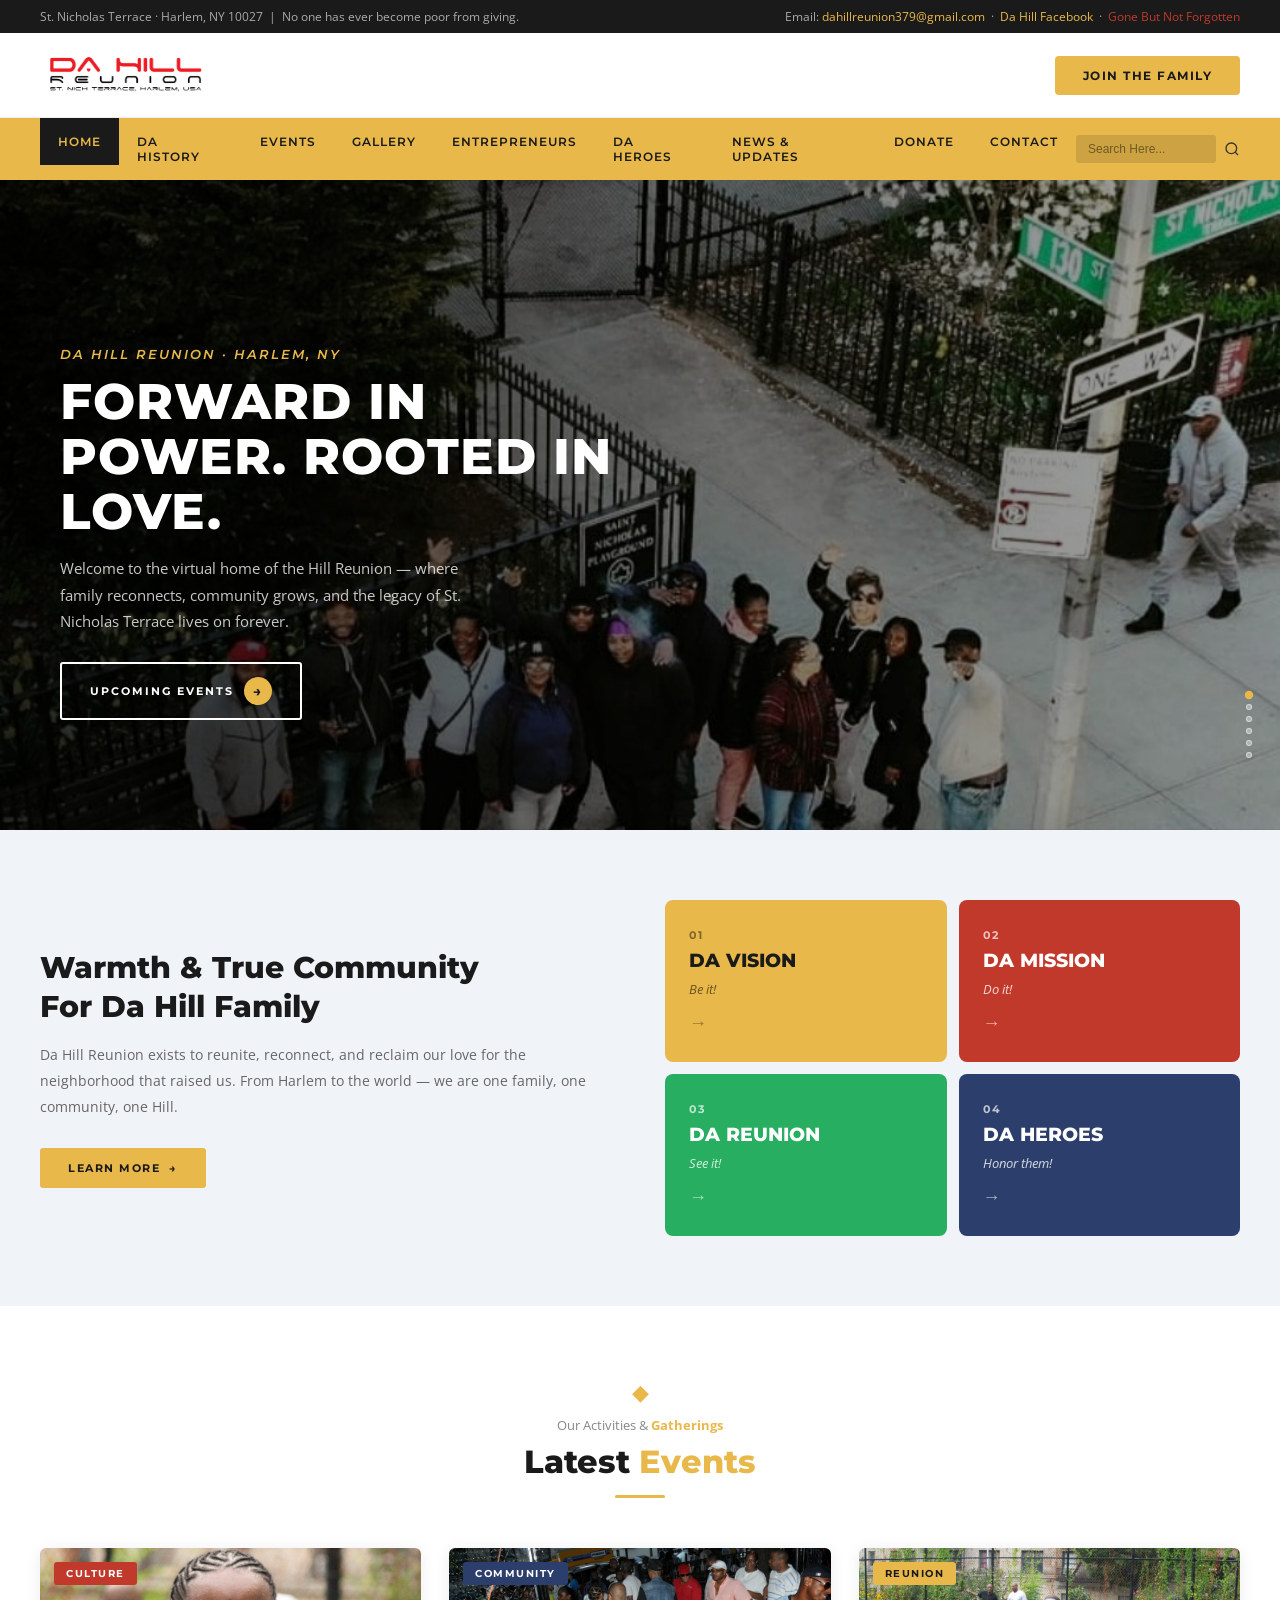
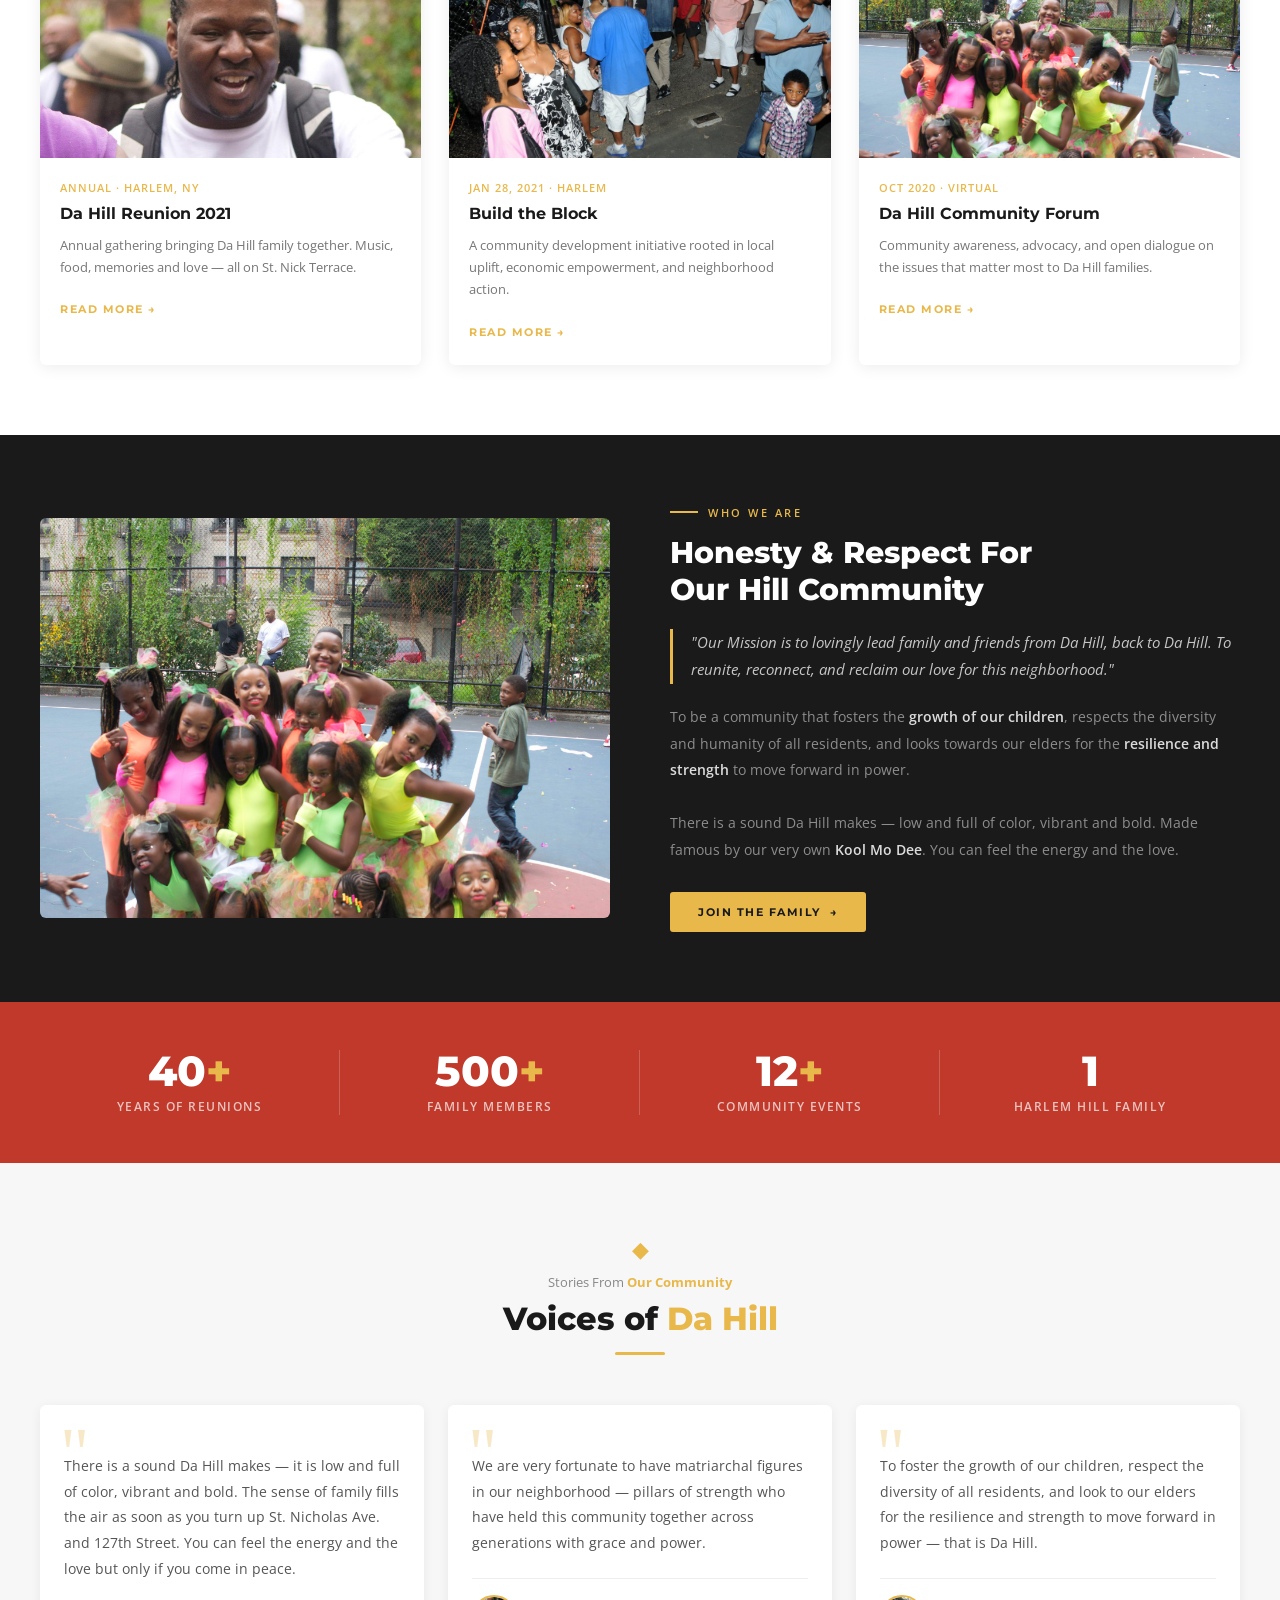
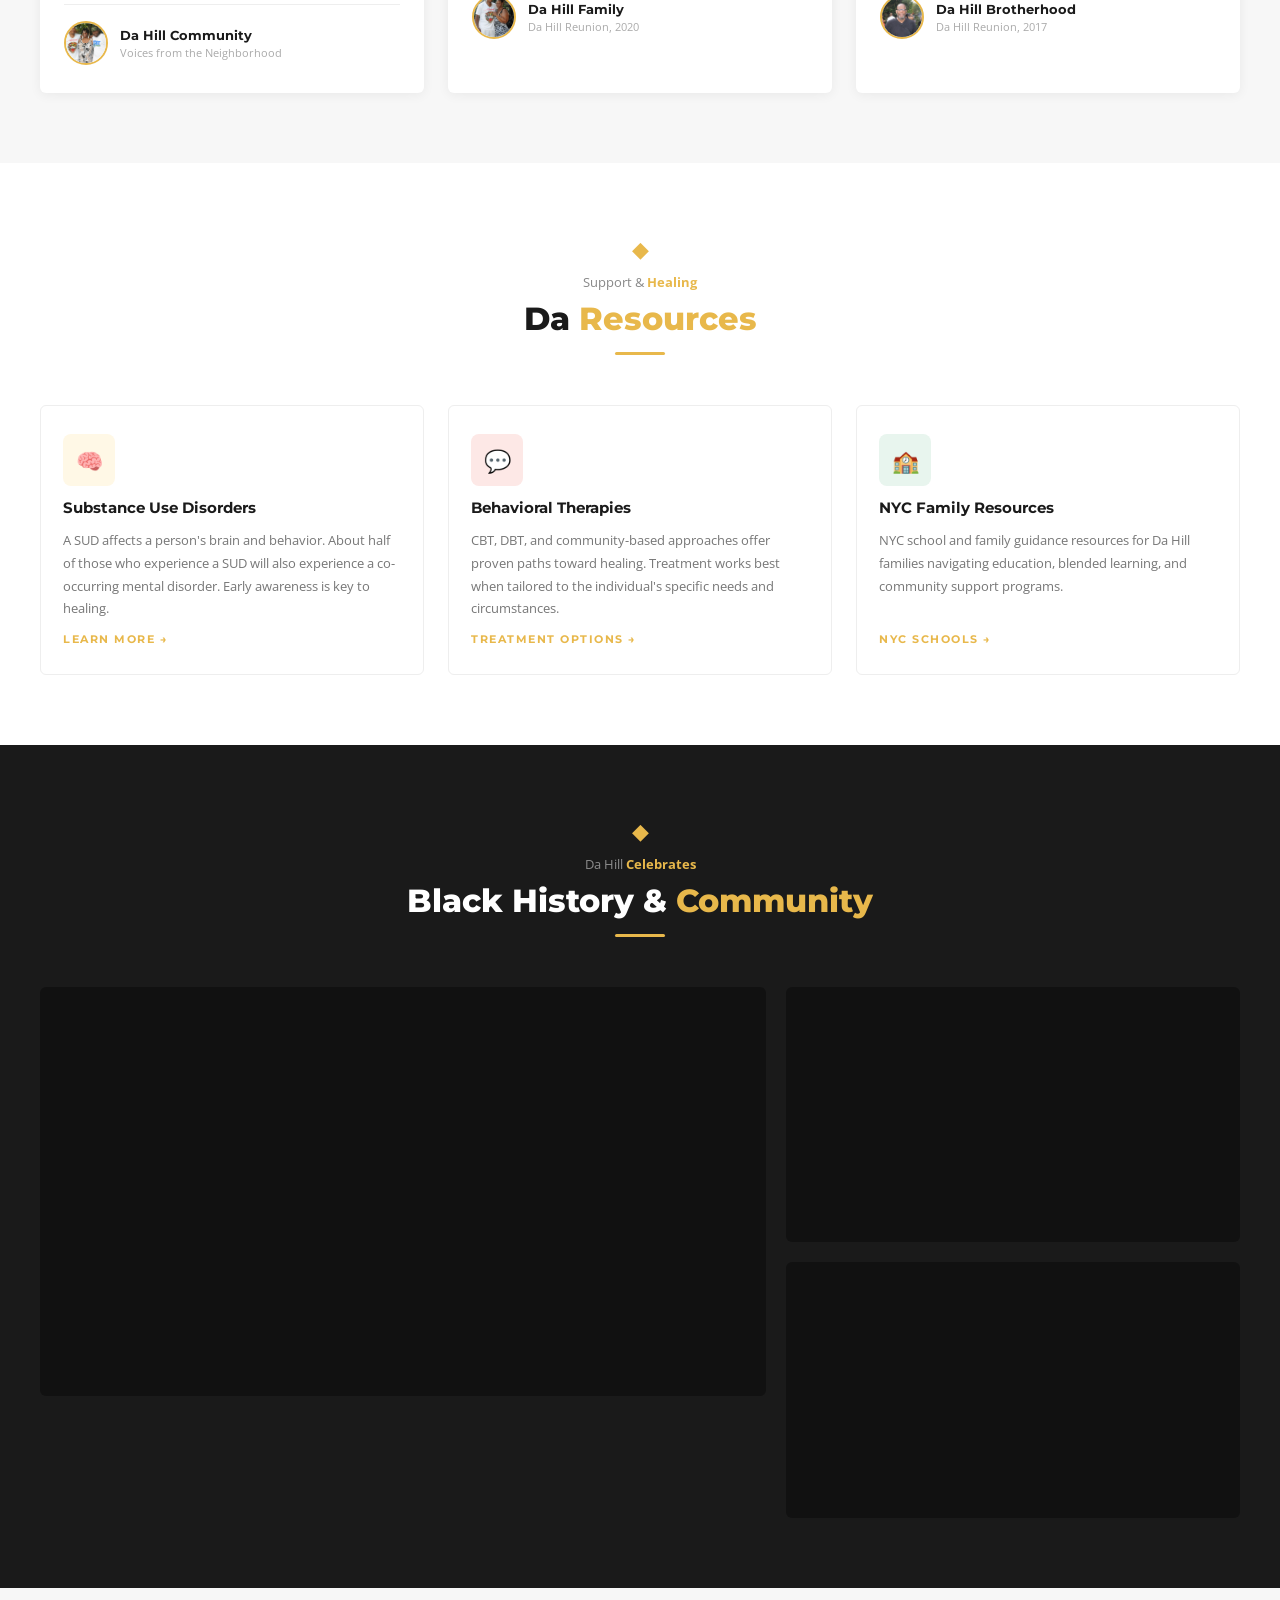
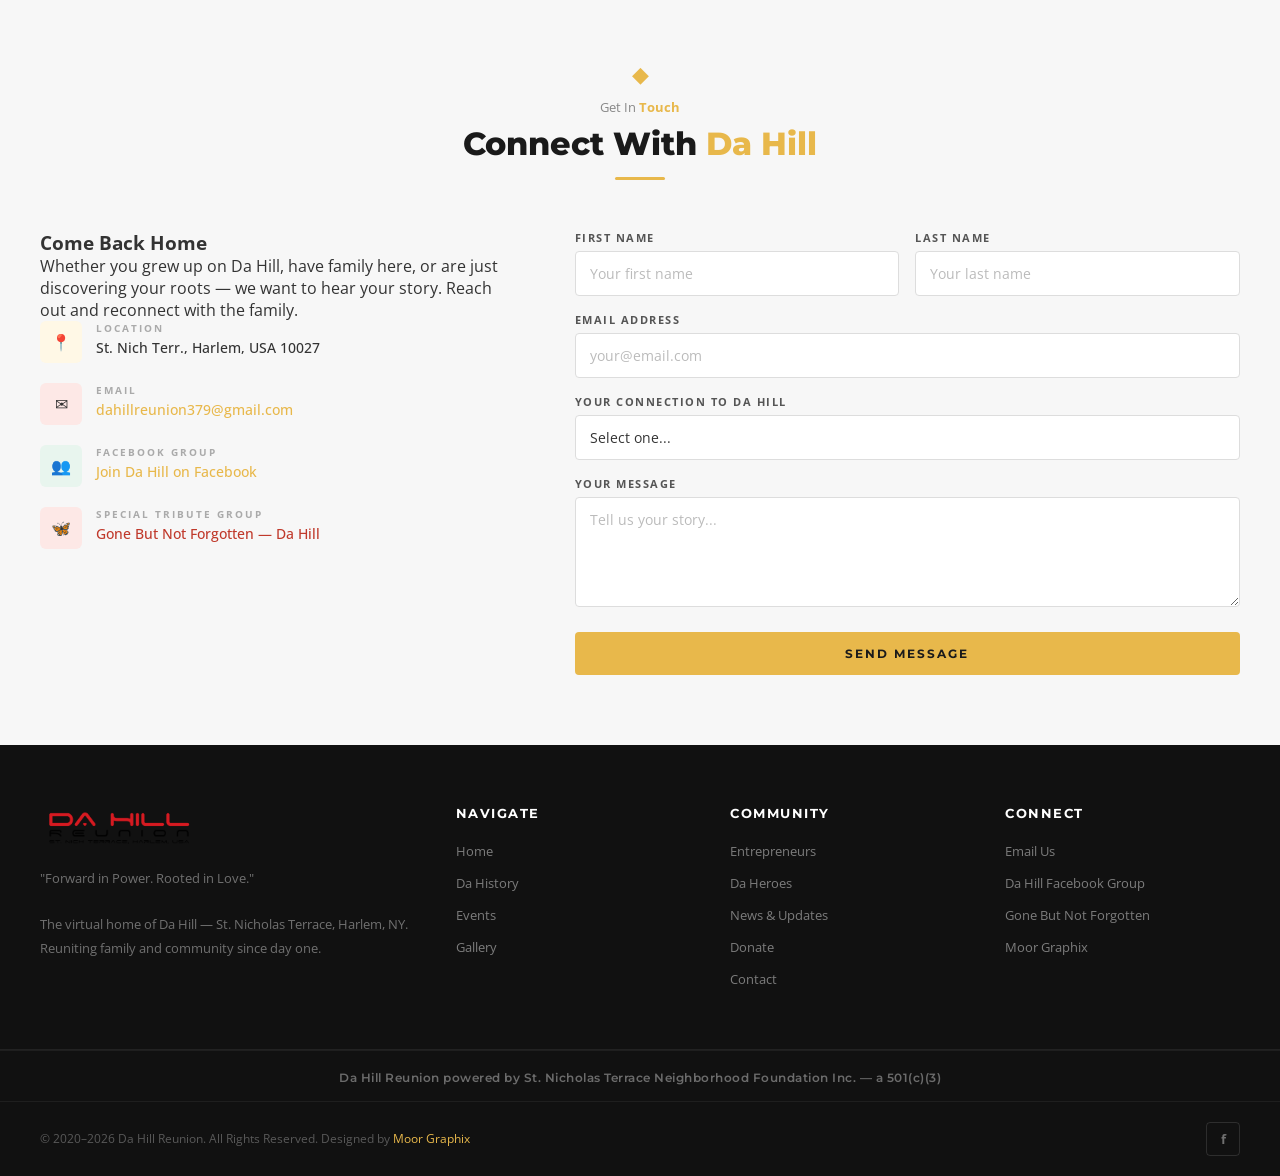
==== commit a3ae8a43: "commit all" ====
--- a/index.html
+++ b/index.html
@@ -861,7 +861,6 @@
       <li><a href="pages/donate.html">Donate</a></li>
       <li><a href="pages/contact.html">Contact</a></li>
     </ul></div>
-    <div class="footer-col">
     <div class="footer-col"><p class="footer-col-heading">Connect</p><ul>
       <li><a href="mailto:dahillreunion379@gmail.com">Email Us</a></li>
       <li><a href="https://www.facebook.com/groups/391650975569064/" target="_blank" rel="noopener">Da Hill Facebook Group</a></li>
